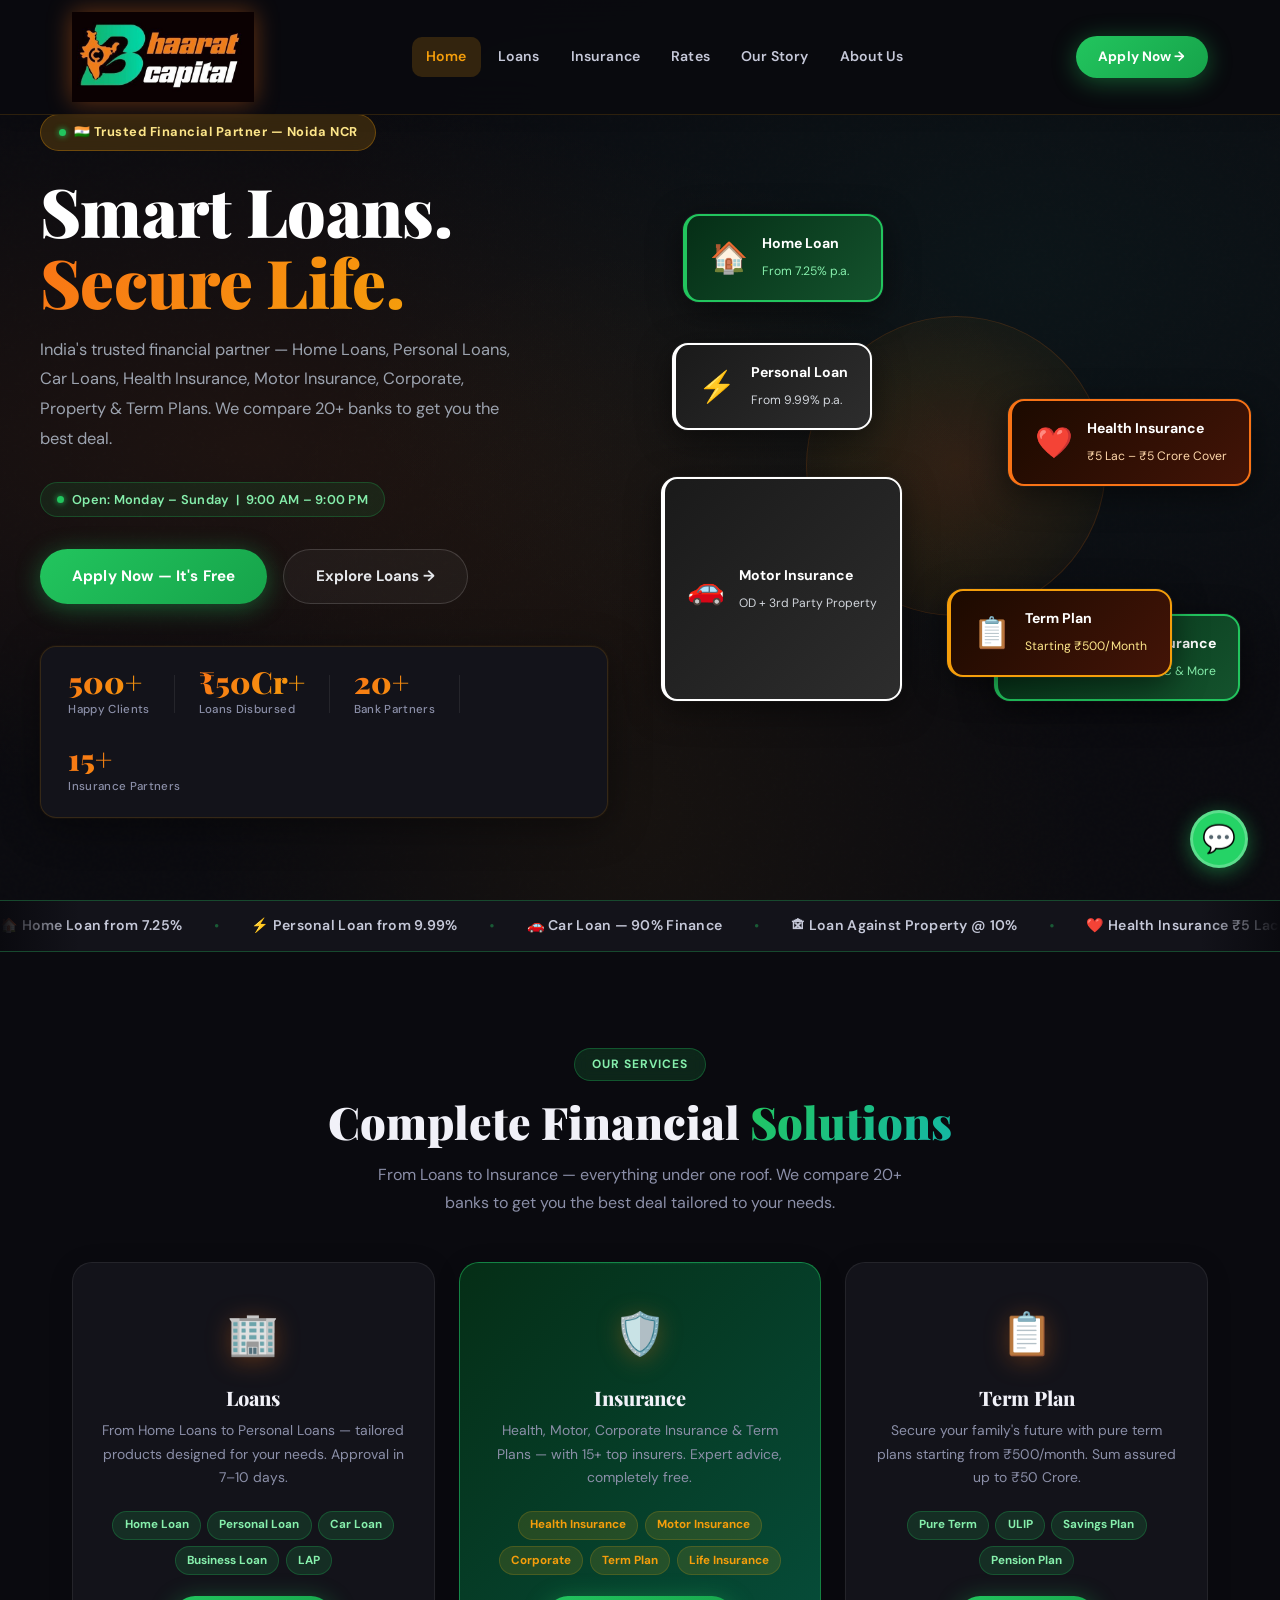
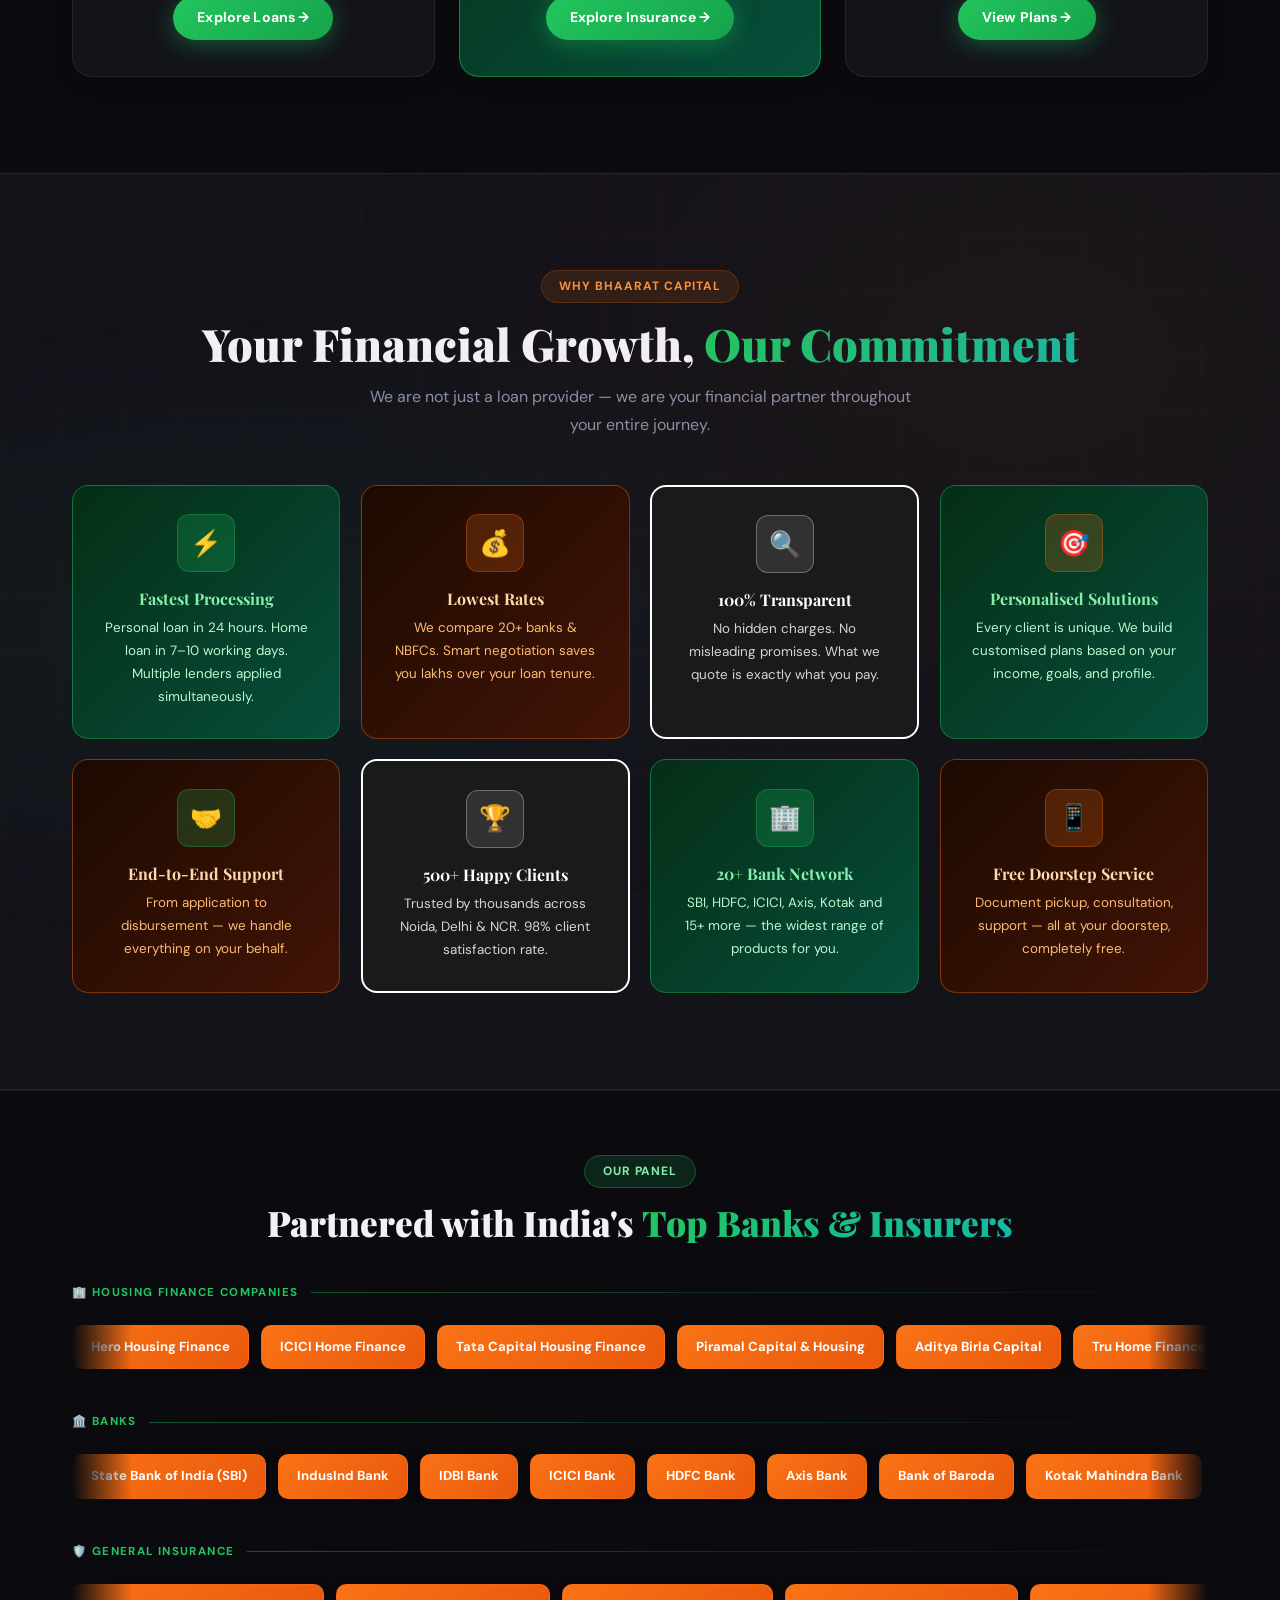
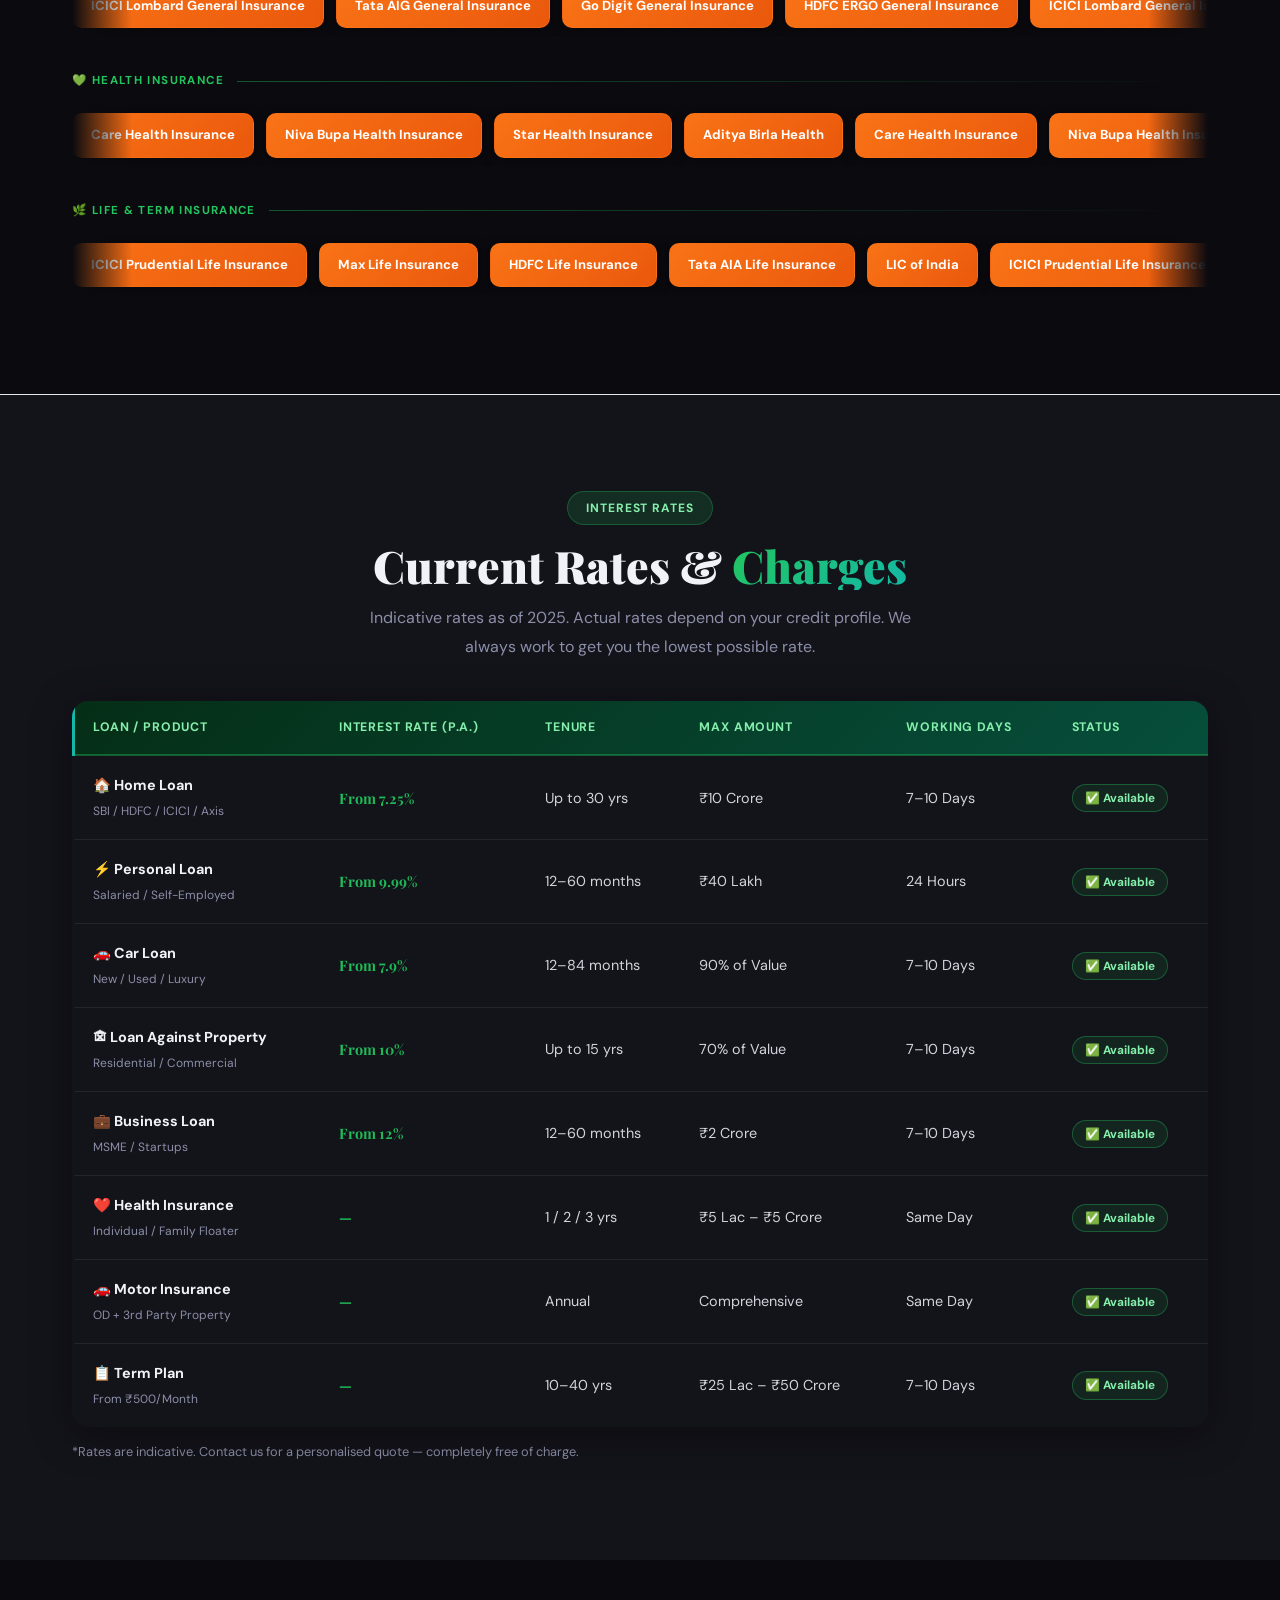
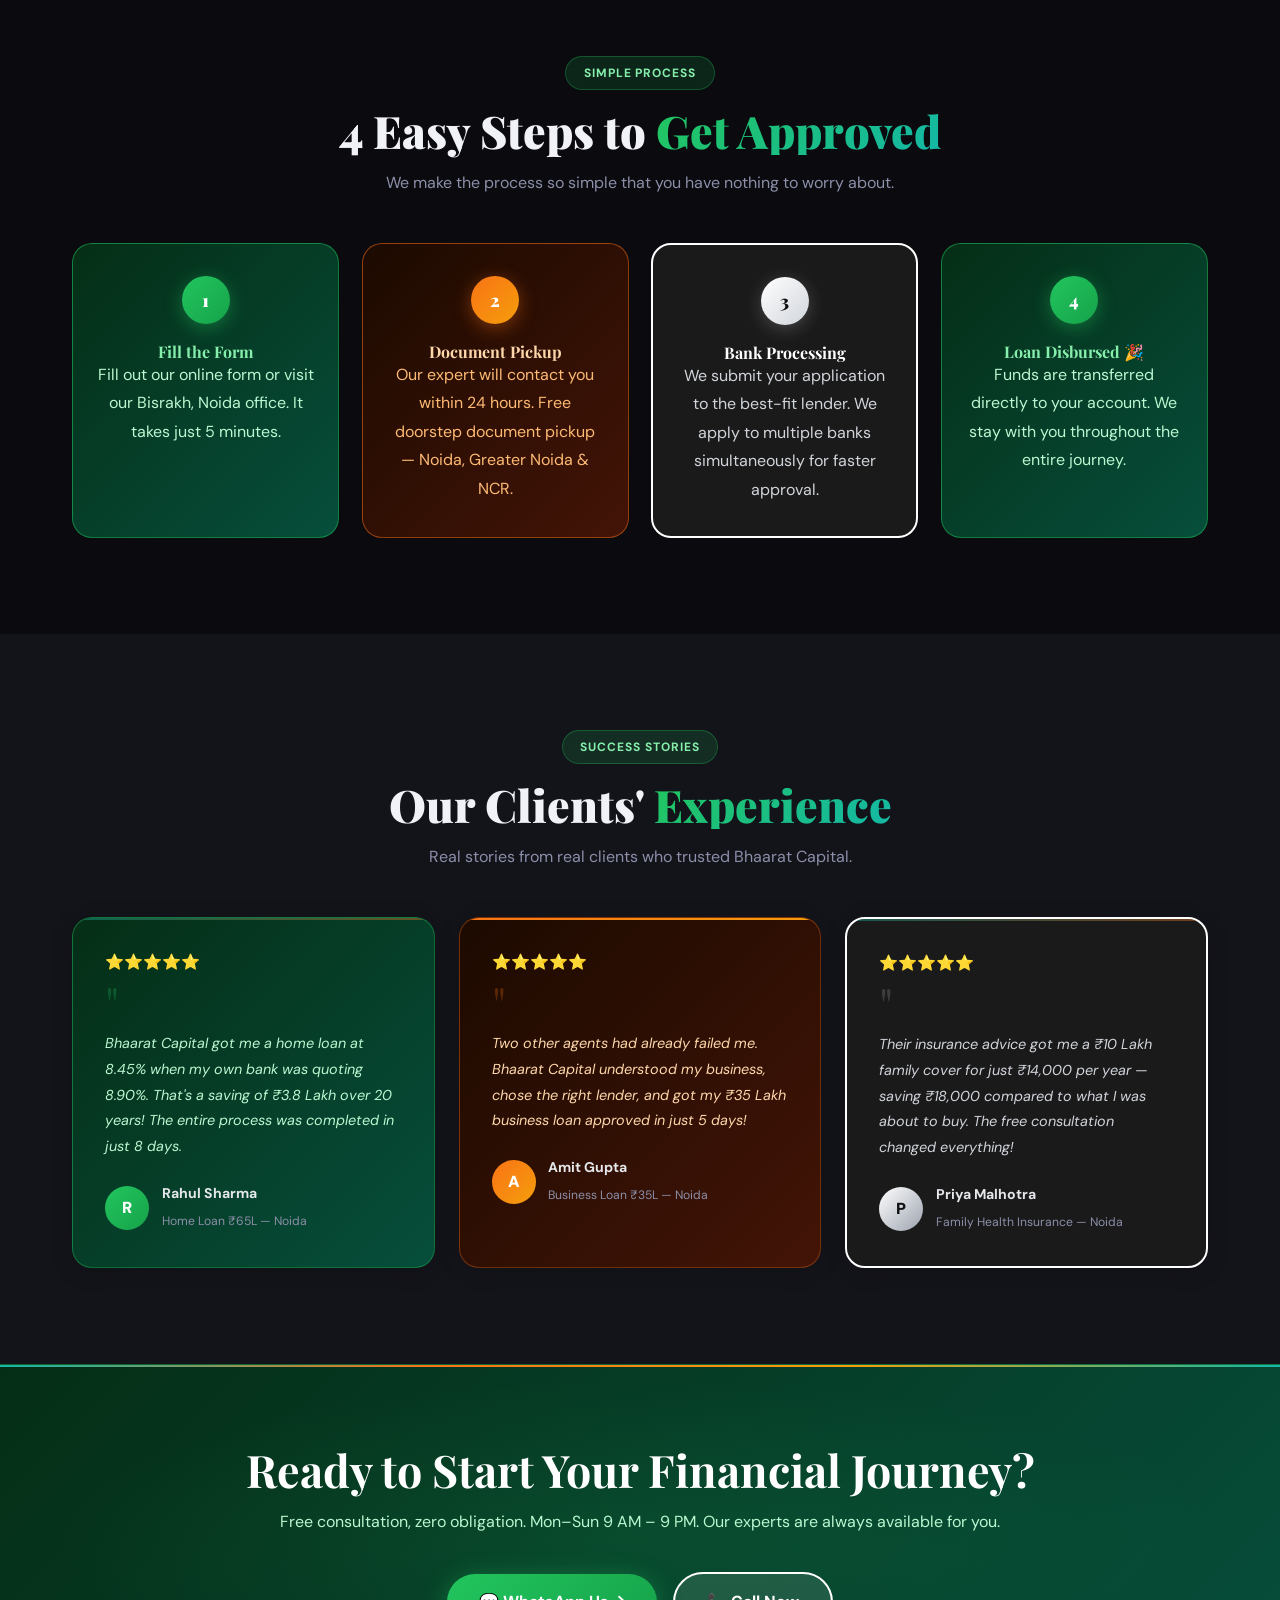
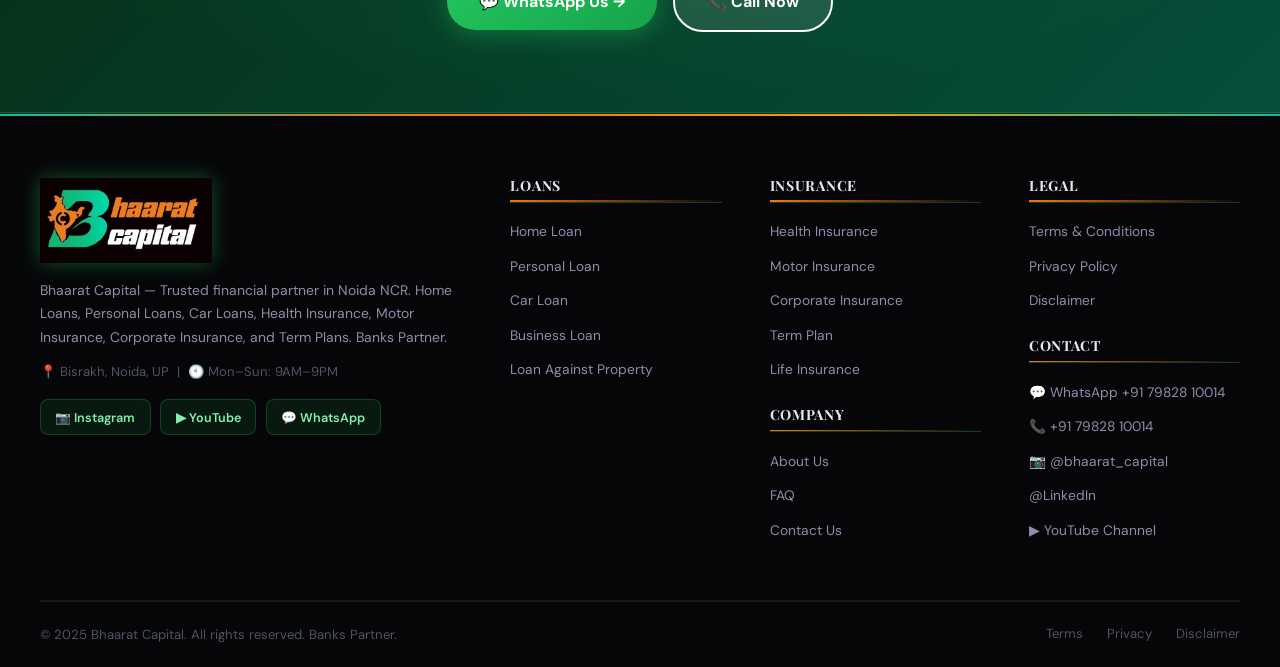
==== index.html @ 91a2b2a5 "update index.html" ====
<!DOCTYPE html>
<html lang="en">
<head>
<meta charset="UTF-8"/>
<meta name="viewport" content="width=device-width, initial-scale=1.0"/>
<title>Bhaarat Capital — Smart Loans. Secure Life. | Noida NCR</title>
<meta name="description" content="Bhaarat Capital — Home Loans from 7.25%, Health Insurance from ₹5 Lac, Motor Insurance, Personal Loans, Car Loans in Noida NCR. Banks Partner."/>
<link rel="preconnect" href="https://fonts.googleapis.com">
<link href="https://fonts.googleapis.com/css2?family=Playfair+Display:wght@700;900&family=DM+Sans:wght@300;400;500;600;700&display=swap" rel="stylesheet">
<link rel="stylesheet" href="style.css"/>
<style>
:root {
  --bg-deep: #0A0A0F;
  --bg-card: #13131A;
  --bg-card2: #1A1A24;
  --bg-card3: #0F1520;
  --gold: #F59E0B;
  --gold-light: #FDE68A;
  --gold-glow: rgba(245,158,11,0.18);
  --orange: #F97316;
  --orange-glow: rgba(249,115,22,0.18);
  --teal: #14B8A6;
  --teal-glow: rgba(20,184,166,0.15);
  --green: #22c55e;
  --green-glow: rgba(34,197,94,0.18);
  --border-glow: rgba(245,158,11,0.15);
  --border-subtle: rgba(255,255,255,0.07);
  --text-muted: #8B8FA8;
  --text-bright: #F1F1F8;
}
body { background: var(--bg-deep); color: var(--text-bright); }
#navbar { background: rgba(10,10,15,0.92); border-bottom: 1px solid var(--border-glow); backdrop-filter: blur(20px); }
#navbar.scrolled { background: rgba(10,10,15,0.98); }
.nav-logo-img { height: 90px; width: auto; display: block; filter: drop-shadow(0 0 12px rgba(249,115,22,0.4)); }
.nav-links a { color: #C5C8D8; font-size: 0.88rem; letter-spacing: 0.01em; }
.nav-links a:hover, .nav-links a.active { color: var(--gold); background: var(--gold-glow); }
.nav-cta { background: linear-gradient(135deg, #22c55e, #16a34a); border: none; color: #fff !important; font-size: 0.83rem; padding: 0.6rem 1.2rem; box-shadow: 0 4px 20px rgba(34,197,94,0.35); }
.nav-cta:hover { transform: translateY(-2px); box-shadow: 0 6px 28px rgba(34,197,94,0.5); background: linear-gradient(135deg, #16a34a, #15803d); }
.call-popup { display: none; position: fixed; top: 50%; left: 50%; transform: translate(-50%, -50%); background: var(--bg-card); border: 1px solid var(--border-glow); border-radius: 20px; padding: 2.2rem 2.5rem; z-index: 9999; text-align: center; box-shadow: 0 20px 80px rgba(0,0,0,0.6), 0 0 40px rgba(249,115,22,0.15); min-width: 280px; }
.call-popup h3 { color: #fff; font-size: 1.1rem; margin-bottom: 0.3rem; }
.call-popup p { color: var(--text-muted); font-size: 0.85rem; margin-bottom: 1.4rem; }
.call-popup a.call-btn { display: block; background: linear-gradient(135deg, var(--orange), var(--gold)); color: #fff; font-weight: 700; padding: 0.85rem 2rem; border-radius: 50px; font-size: 1rem; margin-bottom: 0.7rem; text-decoration: none; box-shadow: 0 4px 20px rgba(249,115,22,0.4); transition: all 0.2s; }
.call-popup a.call-btn:hover { transform: translateY(-2px); box-shadow: 0 8px 30px rgba(249,115,22,0.55); }
.call-close { position: absolute; top: 12px; right: 16px; cursor: pointer; color: var(--text-muted); font-size: 1.3rem; background: none; border: none; transition: color 0.2s; }
.call-close:hover { color: var(--orange); }
.popup-overlay { display: none; position: fixed; inset: 0; background: rgba(0,0,0,0.7); z-index: 9998; backdrop-filter: blur(4px); }
.hero { min-height: 100vh; background: radial-gradient(ellipse at 20% 50%, rgba(249,115,22,0.08) 0%, transparent 55%), radial-gradient(ellipse at 80% 30%, rgba(20,184,166,0.06) 0%, transparent 50%), radial-gradient(ellipse at 50% 90%, rgba(245,158,11,0.05) 0%, transparent 50%), var(--bg-deep); padding: 7rem 2rem 5rem; position: relative; overflow: hidden; display: flex; align-items: center; }
.hero-inner { max-width: 1200px; margin: 0 auto; width: 100%; display: grid; grid-template-columns: 1fr 1fr; gap: 4rem; align-items: center; }
.hero-badge { display: inline-flex; align-items: center; gap: 0.5rem; background: var(--gold-glow); border: 1px solid rgba(245,158,11,0.3); color: var(--gold-light); padding: 0.4rem 1.1rem; border-radius: 50px; font-size: 0.8rem; font-weight: 700; margin-bottom: 1.5rem; letter-spacing: 0.04em; }
.badge-dot { width: 7px; height: 7px; background: #22c55e; border-radius: 50%; animation: blink 2s infinite; box-shadow: 0 0 6px #22c55e; }
@keyframes blink { 0%,100%{opacity:1} 50%{opacity:.3} }
.hero-title { font-family: var(--font-display); font-size: clamp(2.8rem, 5.5vw, 4.2rem); font-weight: 900; line-height: 1.06; color: #fff; margin-bottom: 1.1rem; animation: fadeInUp 0.7s ease both; letter-spacing: -0.01em; }
.hero-accent { background: linear-gradient(135deg, var(--orange), var(--gold)); -webkit-background-clip: text; -webkit-text-fill-color: transparent; background-clip: text; }
.hero-sub { font-size: 1.03rem; color: #9CA3AF; max-width: 490px; line-height: 1.8; margin-bottom: 1.8rem; animation: fadeInUp 0.8s 0.1s ease both; }
.hero-hours { display: inline-flex; align-items: center; gap: 0.5rem; background: rgba(34,197,94,0.1); border: 1px solid rgba(34,197,94,0.25); color: #86efac; border-radius: 50px; padding: 0.35rem 1rem; font-size: 0.8rem; font-weight: 600; margin-bottom: 2rem; animation: fadeInUp 1s 0.3s ease both; }
.hero-btns { display: flex; gap: 1rem; flex-wrap: wrap; margin-bottom: 2.6rem; animation: fadeInUp 0.9s 0.2s ease both; }
.btn-primary { background: linear-gradient(135deg, #22c55e, #16a34a); color: #fff; border: none; box-shadow: 0 4px 24px rgba(34,197,94,0.4); }
.btn-primary:hover { transform: translateY(-3px); box-shadow: 0 8px 36px rgba(34,197,94,0.55); background: linear-gradient(135deg, #16a34a, #15803d); }
.btn-secondary { color: #E5E7EB; border: 1.5px solid rgba(255,255,255,0.15); background: rgba(255,255,255,0.04); }
.btn-secondary:hover { border-color: var(--gold); color: var(--gold); background: var(--gold-glow); }
.hero-stats { display: flex; align-items: center; gap: 1.5rem; padding: 1.3rem 1.7rem; background: var(--bg-card); border: 1px solid var(--border-glow); border-radius: 16px; box-shadow: 0 8px 40px rgba(0,0,0,0.4), 0 0 0 1px rgba(245,158,11,0.05); width: fit-content; flex-wrap: wrap; animation: fadeInUp 1s 0.4s ease both; }
.stat-num { display: block; font-family: var(--font-display); font-size: 1.9rem; font-weight: 900; background: linear-gradient(135deg, var(--orange), var(--gold)); -webkit-background-clip: text; -webkit-text-fill-color: transparent; background-clip: text; line-height: 1; }
.stat-label { font-size: 0.72rem; color: var(--text-muted); margin-top: 0.15rem; display: block; }
.stat-div { width: 1px; height: 38px; background: rgba(255,255,255,0.08); }
.hero-visual { position: relative; min-height: 560px; display: flex; align-items: center; justify-content: center; }
.hero-orb { width: 300px; height: 300px; border-radius: 50%; background: radial-gradient(circle, rgba(249,115,22,0.15), rgba(245,158,11,0.08), transparent); animation: pulse 4s ease-in-out infinite; }
@keyframes pulse { 0%,100%{transform:scale(1);opacity:.5} 50%{transform:scale(1.08);opacity:.8} }
.hero-card { position: absolute; background: var(--bg-card); border-radius: 16px; padding: 1rem 1.4rem; box-shadow: 0 8px 32px rgba(0,0,0,0.5), 0 0 0 1px rgba(255,255,255,0.06); display: flex; align-items: center; gap: 0.9rem; border-left: 3px solid var(--orange); min-width: 200px; cursor: pointer; transition: all 0.3s; text-decoration: none; }
.hero-card:hover { transform: scale(1.05) translateY(-4px); box-shadow: 0 12px 40px rgba(0,0,0,0.6), 0 0 20px rgba(249,115,22,0.2); }
/* GREEN cards */
.hc-f1 { top: 5%; left: 2%; animation: float 3.2s ease-in-out infinite; background: linear-gradient(135deg, #052e16, #14532d); border: 2px solid #22c55e; border-left: 4px solid #22c55e; }
.hc-f1 .hc-text strong { color: #ffffff; }
.hc-f1 .hc-text span { color: #86efac; }
/* ORANGE cards */
.hc-f2 { top: 38%; right: -2%; animation: float 3.2s ease-in-out infinite 0.8s; background: linear-gradient(135deg, #1c0a00, #431407); border: 2px solid var(--orange); border-left: 4px solid var(--orange); }
.hc-f2 .hc-text strong { color: #ffffff; }
.hc-f2 .hc-text span { color: #fed7aa; }
/* WHITE cards */
.hc-f3 { top: 52%; left: -2%; animation: float 3.2s ease-in-out infinite 1.6s; background: linear-gradient(135deg, #1a1a1a, #2d2d2d); border: 2px solid #ffffff; border-left: 4px solid #ffffff; }
.hc-f3 .hc-text strong { color: #ffffff; }
.hc-f3 .hc-text span { color: #d1d5db; }
/* GREEN card */
.hc-f4 { bottom: 8%; right: 0%; animation: float 3.2s ease-in-out infinite 2.4s; background: linear-gradient(135deg, #052e16, #14532d); border: 2px solid #22c55e; border-left: 4px solid #22c55e; }
.hc-f4 .hc-text strong { color: #ffffff; }
.hc-f4 .hc-text span { color: #86efac; }
/* ORANGE card */
.hc-f5 { top: 72%; right: 12%; animation: float 3s ease-in-out infinite 1.2s; background: linear-gradient(135deg, #1c0a00, #431407); border: 2px solid var(--gold); border-left: 4px solid var(--gold); }
.hc-f5 .hc-text strong { color: #ffffff; }
.hc-f5 .hc-text span { color: #fde68a; }
/* NEW Personal Loan card - WHITE */
.hc-f6 { top: 28%; left: 0%; animation: float 3.4s ease-in-out infinite 0.5s; background: linear-gradient(135deg, #1a1a1a, #2d2d2d); border: 2px solid #ffffff; border-left: 4px solid #ffffff; }
.hc-f6 .hc-text strong { color: #ffffff; }
.hc-f6 .hc-text span { color: #d1d5db; }
@keyframes float { 0%,100%{transform:translateY(0) rotate(0deg)} 33%{transform:translateY(-10px) rotate(0.8deg)} 66%{transform:translateY(-5px) rotate(-0.8deg)} }
.hc-icon { font-size: 1.9rem; flex-shrink: 0; }
.hc-text strong { display: block; font-size: 0.88rem; font-weight: 700; }
.hc-text span { font-size: 0.76rem; }
.marquee-strip { background: var(--bg-card); border-top: 1px solid rgba(34,197,94,0.3); border-bottom: 1px solid rgba(34,197,94,0.3); padding: 0.8rem 0; overflow: hidden; }
.marquee-track { display: flex; gap: 2rem; white-space: nowrap; width: max-content; animation: marquee 28s linear infinite; align-items: center; }
.marquee-track span { color: #C5C8D8; font-weight: 600; font-size: 0.88rem; }
.marquee-track span.dot { opacity: 0.4; font-size: 0.5rem; color: var(--green); }
@keyframes marquee { from{transform:translateX(0)} to{transform:translateX(-50%)} }
.services-section { background: var(--bg-deep); }
.section-tag { background: rgba(34,197,94,0.15); color: #86efac; border: 1px solid rgba(34,197,94,0.3); }
.section-title { color: #F1F1F8; }
.section-sub { color: var(--text-muted); }
.svc-grid { display: grid; grid-template-columns: repeat(3, 1fr); gap: 1.5rem; margin-top: 2.8rem; }
.svc-card { background: var(--bg-card); border: 1px solid var(--border-subtle); border-radius: 20px; padding: 2.2rem 1.8rem; transition: all 0.3s; text-align: center; cursor: pointer; position: relative; overflow: hidden; }
.svc-card::before { content:''; position:absolute; inset:0; background: radial-gradient(ellipse at 50% 0%, rgba(34,197,94,0.06) 0%, transparent 70%); opacity:0; transition: opacity 0.3s; }
.svc-card:hover { transform: translateY(-8px); box-shadow: 0 20px 60px rgba(0,0,0,0.5), 0 0 0 1px rgba(34,197,94,0.3); border-color: rgba(34,197,94,0.4); }
.svc-card:hover::before { opacity: 1; }
.svc-card.featured { background: linear-gradient(135deg, #052e16, #064e3b); border-color: rgba(34,197,94,0.5); }
.svc-card.featured::before { background: radial-gradient(ellipse at 50% 0%, rgba(34,197,94,0.12) 0%, transparent 70%); opacity:1; }
.svc-icon { font-size: 2.6rem; margin-bottom: 1.1rem; display: block; }
.svc-card h3 { font-family: var(--font-display); font-size: 1.25rem; margin-bottom: 0.6rem; color: #F1F1F8; font-weight: 800; }
.svc-card p { font-size: 0.87rem; color: var(--text-muted); margin-bottom: 1.3rem; line-height: 1.7; }
.svc-tags { display: flex; flex-wrap: wrap; gap: 0.4rem; justify-content: center; margin-bottom: 1.3rem; }
.svt { background: rgba(34,197,94,0.15); color: #86efac; padding: 0.22rem 0.7rem; border-radius: 50px; font-size: 0.73rem; font-weight: 700; border: 1px solid rgba(34,197,94,0.25); }
.why-section { background: var(--bg-card); border-top: 1px solid var(--border-subtle); border-bottom: 1px solid var(--border-subtle); }
.why-section .section-title { color: #F1F1F8; }
.why-section .section-sub { color: var(--text-muted); }
.why-grid { display: grid; grid-template-columns: repeat(4, 1fr); gap: 1.3rem; margin-top: 2.8rem; }
.why-card { border-radius: 16px; padding: 1.8rem; transition: all 0.3s; text-align: center; }
/* Why cards color variants */
.why-card:nth-child(1) { background: linear-gradient(135deg, #052e16, #064e3b); border: 1px solid rgba(34,197,94,0.4); }
.why-card:nth-child(2) { background: linear-gradient(135deg, #1c0a00, #431407); border: 1px solid rgba(249,115,22,0.4); }
.why-card:nth-child(3) { background: #1a1a1a; border: 2px solid #ffffff; }
.why-card:nth-child(4) { background: linear-gradient(135deg, #052e16, #064e3b); border: 1px solid rgba(34,197,94,0.4); }
.why-card:nth-child(5) { background: linear-gradient(135deg, #1c0a00, #431407); border: 1px solid rgba(249,115,22,0.4); }
.why-card:nth-child(6) { background: #1a1a1a; border: 2px solid #ffffff; }
.why-card:nth-child(7) { background: linear-gradient(135deg, #052e16, #064e3b); border: 1px solid rgba(34,197,94,0.4); }
.why-card:nth-child(8) { background: linear-gradient(135deg, #1c0a00, #431407); border: 1px solid rgba(249,115,22,0.4); }
.why-card:hover { transform: translateY(-5px); box-shadow: 0 12px 40px rgba(0,0,0,0.4); }
.why-icon { width: 58px; height: 58px; border-radius: 12px; display: flex; align-items: center; justify-content: center; font-size: 1.6rem; margin: 0 auto 1.1rem; transition: all 0.3s; }
.why-card:nth-child(odd) .why-icon { background: rgba(34,197,94,0.2); border: 1px solid rgba(34,197,94,0.3); }
.why-card:nth-child(even):not(:nth-child(6)) .why-icon { background: rgba(249,115,22,0.2); border: 1px solid rgba(249,115,22,0.3); }
.why-card:nth-child(3) .why-icon, .why-card:nth-child(6) .why-icon { background: rgba(255,255,255,0.1); border: 1px solid rgba(255,255,255,0.3); }
.why-card:hover .why-icon { transform: scale(1.1); }
.why-card:nth-child(3) h4, .why-card:nth-child(6) h4 { color: #ffffff; }
.why-card:nth-child(3) p, .why-card:nth-child(6) p { color: #d1d5db; }
.why-card:nth-child(1) h4, .why-card:nth-child(4) h4, .why-card:nth-child(7) h4 { color: #86efac; }
.why-card:nth-child(1) p, .why-card:nth-child(4) p, .why-card:nth-child(7) p { color: #bbf7d0; }
.why-card:nth-child(2) h4, .why-card:nth-child(5) h4, .why-card:nth-child(8) h4 { color: #fed7aa; }
.why-card:nth-child(2) p, .why-card:nth-child(5) p, .why-card:nth-child(8) p { color: #fdba74; }
.partners-section { background: var(--bg-deep); padding: 4rem 2rem; border-top: 1px solid var(--border-subtle); }
.partners-header { text-align: center; margin-bottom: 2.5rem; }
.partner-category { margin-bottom: 2.2rem; }
.partner-cat-label { font-size: 0.72rem; font-weight: 700; letter-spacing: 0.12em; color: var(--green); text-transform: uppercase; margin-bottom: 0.9rem; display: flex; align-items: center; gap: 0.8rem; }
.partner-cat-label::after { content:''; flex:1; height:1px; background: linear-gradient(90deg, rgba(34,197,94,0.4), transparent); }
.slider-wrap { overflow:hidden; position:relative; }
.slider-wrap::before, .slider-wrap::after { content:''; position:absolute; top:0; bottom:0; width:60px; z-index:2; }
.slider-wrap::before { left:0; background: linear-gradient(90deg, var(--bg-deep), transparent); }
.slider-wrap::after { right:0; background: linear-gradient(-90deg, var(--bg-deep), transparent); }
.slider-track { display:flex; gap:12px; width:max-content; animation:slide 22s linear infinite; }
.slider-track.rev { animation:slide 18s linear infinite reverse; }
@keyframes slide { from{transform:translateX(0)} to{transform:translateX(-50%)} }
.partner-chip { background: linear-gradient(135deg, #F97316, #EA580C); border: 1px solid rgba(249,115,22,0.5); border-radius: 10px; padding: 10px 18px; font-size: 0.82rem; font-weight: 700; white-space: nowrap; color: #ffffff; transition: all 0.25s; flex-shrink: 0; }
.partner-chip:hover { border-color: #fff; color: #fff; background: linear-gradient(135deg, #EA580C, #C2410C); box-shadow: 0 4px 15px rgba(249,115,22,0.4); transform: translateY(-2px); }
.rates-section { background: var(--bg-card); }
.rates-table { width:100%; border-collapse:collapse; margin-top:2.5rem; border-radius:16px; overflow:hidden; box-shadow:0 8px 40px rgba(0,0,0,0.4); }
.rates-table thead tr { background: linear-gradient(135deg, #052e16, #064e3b); border-bottom: 2px solid rgba(34,197,94,0.4); }
.rates-table th { padding:16px 18px; text-align:left; font-size:0.77rem; letter-spacing:0.07em; color:#86efac; font-weight:700; text-transform:uppercase; }
.rates-table tbody tr { border-bottom: 1px solid var(--border-subtle); background: var(--bg-card); transition: background 0.2s; }
.rates-table tbody tr:hover { background: var(--bg-card2); }
.rates-table tbody tr:last-child { border-bottom:none; }
.rates-table td { padding:17px 18px; font-size:0.9rem; vertical-align:middle; color: #D1D5DB; }
.rates-table td:first-child { font-weight:700; color:#F1F1F8; }
.rate-val { background: linear-gradient(135deg, #22c55e, #16a34a); -webkit-background-clip:text; -webkit-text-fill-color:transparent; background-clip:text; font-weight:700; font-size:0.96rem; }
.avail-badge { display:inline-block; background: rgba(34,197,94,0.1); border: 1px solid rgba(34,197,94,0.35); color:#86efac; border-radius:50px; padding:3px 12px; font-size:0.74rem; font-weight:700; }
.eligibility-section { background: var(--bg-deep); }
.steps-grid { display:grid; grid-template-columns:repeat(4, 1fr); gap:1.4rem; margin-top:2.8rem; }
.step-card { border-radius:20px; padding:2rem 1.5rem; text-align:center; transition:all 0.3s; }
.step-card:nth-child(1) { background: linear-gradient(135deg, #052e16, #064e3b); border: 1px solid rgba(34,197,94,0.5); }
.step-card:nth-child(2) { background: linear-gradient(135deg, #1c0a00, #431407); border: 1px solid rgba(249,115,22,0.5); }
.step-card:nth-child(3) { background: #1a1a1a; border: 2px solid #ffffff; }
.step-card:nth-child(4) { background: linear-gradient(135deg, #052e16, #064e3b); border: 1px solid rgba(34,197,94,0.5); }
.step-card:hover { transform:translateY(-6px); box-shadow:0 16px 48px rgba(0,0,0,0.5); }
.step-num { width:48px; height:48px; border-radius:50%; color:#fff; display:flex; align-items:center; justify-content:center; font-weight:900; font-size:1.1rem; margin:0 auto 1.2rem; font-family:var(--font-display); }
.step-card:nth-child(1) .step-num, .step-card:nth-child(4) .step-num { background: linear-gradient(135deg, #22c55e, #16a34a); box-shadow:0 4px 18px rgba(34,197,94,0.4); }
.step-card:nth-child(2) .step-num { background: linear-gradient(135deg, var(--orange), var(--gold)); box-shadow:0 4px 18px rgba(249,115,22,0.4); }
.step-card:nth-child(3) .step-num { background: linear-gradient(135deg, #fff, #d1d5db); color: #111; box-shadow:0 4px 18px rgba(255,255,255,0.2); }
.step-card:nth-child(1) h4, .step-card:nth-child(4) h4 { color: #86efac; }
.step-card:nth-child(2) h4 { color: #fed7aa; }
.step-card:nth-child(3) h4 { color: #ffffff; }
.step-card:nth-child(1) p, .step-card:nth-child(4) p { color: #bbf7d0; }
.step-card:nth-child(2) p { color: #fdba74; }
.step-card:nth-child(3) p { color: #d1d5db; }
.testi-section { background: var(--bg-card); }
.testi-grid { display:grid; grid-template-columns:repeat(3, 1fr); gap:1.5rem; margin-top:2.8rem; text-align:left; }
.testi-card { border: 1px solid var(--border-subtle); border-radius:20px; padding:2rem; transition:all 0.3s; }
.testi-card:nth-child(1) { background: linear-gradient(135deg, #052e16, #064e3b); border-color: rgba(34,197,94,0.4); }
.testi-card:nth-child(2) { background: linear-gradient(135deg, #1c0a00, #431407); border-color: rgba(249,115,22,0.4); }
.testi-card:nth-child(3) { background: #1a1a1a; border: 2px solid #ffffff; }
.testi-card:hover { transform:translateY(-5px); box-shadow:0 16px 48px rgba(0,0,0,0.5); }
.testi-card.feat { border-color:rgba(249,115,22,0.35); }
.testi-stars { font-size:0.95rem; margin-bottom:0.7rem; }
.testi-quote { font-size:3rem; font-family:var(--font-display); line-height:0.7; margin-bottom:0.7rem; }
.testi-card:nth-child(1) .testi-quote { color: rgba(34,197,94,0.25); }
.testi-card:nth-child(2) .testi-quote { color: rgba(249,115,22,0.25); }
.testi-card:nth-child(3) .testi-quote { color: rgba(255,255,255,0.15); }
.testi-card:nth-child(1) p { color: #bbf7d0; }
.testi-card:nth-child(2) p { color: #fed7aa; }
.testi-card:nth-child(3) p { color: #d1d5db; }
.testi-card p { font-size:0.9rem; line-height:1.78; margin-bottom:1.4rem; font-style:italic; }
.testi-author { display:flex; align-items:center; gap:0.8rem; }
.testi-av { width:44px; height:44px; border-radius:50%; color:#fff; display:flex; align-items:center; justify-content:center; font-weight:900; font-size:1rem; flex-shrink:0; }
.testi-card:nth-child(1) .testi-av { background: linear-gradient(135deg, #22c55e, #16a34a); }
.testi-card:nth-child(2) .testi-av { background: linear-gradient(135deg, var(--orange), var(--gold)); }
.testi-card:nth-child(3) .testi-av { background: linear-gradient(135deg, #fff, #9ca3af); color: #111; }
.testi-author strong { font-size:0.88rem; display:block; color:#E5E7EB; }
.testi-author small { font-size:0.76rem; color:var(--text-muted); }
.cta-banner { background: linear-gradient(135deg, #052e16, #064e3b); padding: 5rem 2rem; text-align:center; border-top: 1px solid rgba(34,197,94,0.3); border-bottom: 1px solid rgba(34,197,94,0.3); position: relative; overflow: hidden; }
.cta-banner::before { content:''; position:absolute; inset:0; background: radial-gradient(ellipse at 50% 50%, rgba(34,197,94,0.1) 0%, transparent 65%); pointer-events:none; }
.cta-banner h2 { font-family:var(--font-display); font-size:clamp(1.8rem, 4vw, 2.8rem); color:#fff; margin-bottom:0.8rem; position:relative; }
.cta-banner p { color:#bbf7d0; font-size:1rem; margin-bottom:2.2rem; position:relative; }
.cta-btn { display:inline-block; padding:0.9rem 2rem; border-radius:50px; font-weight:700; font-size:1rem; transition:all 0.2s; margin:0 0.4rem; position:relative; }
.cta-btn.wh { background: linear-gradient(135deg, #22c55e, #16a34a); color:#fff; border:none; box-shadow:0 4px 24px rgba(34,197,94,0.4); }
.cta-btn.wh:hover { transform:translateY(-2px); box-shadow:0 8px 32px rgba(34,197,94,0.6); }
.cta-btn.tr { background:rgba(255,255,255,0.1); color:#ffffff; border:2px solid #ffffff; }
.cta-btn.tr:hover { background:rgba(255,255,255,0.2); transform:translateY(-2px); }
.footer { background: #060608; padding: 4rem 2rem 0; border-top: 1px solid rgba(34,197,94,0.2); }
.footer-grid { max-width:1200px; margin:0 auto; display:grid; grid-template-columns:2fr 1fr 1fr 1fr; gap:3rem; padding-bottom:3rem; }
.footer-brand p { font-size:0.87rem; color:var(--text-muted); line-height:1.7; margin-top:0.5rem; }
.footer-col h5 { font-size:0.88rem; font-weight:700; color:#E5E7EB; margin-bottom:1rem; padding-bottom:0.5rem; border-bottom: 1px solid rgba(34,197,94,0.3); display:block; letter-spacing:0.05em; text-transform:uppercase; }
.footer-col a { display:block; font-size:0.86rem; color:var(--text-muted); margin-bottom:0.5rem; transition:all 0.2s; padding:0.1rem 0; }
.footer-col a:hover { color:var(--green); transform:translateX(4px); }
.social-links { display:flex; gap:0.6rem; flex-wrap:wrap; margin-top:1rem; }
.social-links a { background: rgba(34,197,94,0.1); color:#86efac !important; padding:0.4rem 0.9rem; border-radius:8px; font-size:0.79rem; font-weight:600; border:1px solid rgba(34,197,94,0.25); }
.social-links a:hover { background: var(--green-glow); color:var(--green) !important; border-color:rgba(34,197,94,0.5); transform:translateY(-2px) !important; }
.footer-bottom { border-top:1px solid var(--border-subtle); padding:1.3rem 0; max-width:1200px; margin:0 auto; display:flex; align-items:center; justify-content:space-between; flex-wrap:wrap; gap:1rem; }
.footer-bottom p { font-size:0.82rem; color:#4B5563; }
.whatsapp-float { position:fixed; bottom:2rem; right:2rem; z-index:999; width:58px; height:58px; border-radius:50%; background:#25D366; display:flex; align-items:center; justify-content:center; font-size:1.7rem; box-shadow:0 4px 20px rgba(37,211,102,.45); transition:all 0.3s; animation:pulse-green 2.5s ease-in-out infinite; text-decoration:none; }
.whatsapp-float:hover { transform:scale(1.12); }
@keyframes pulse-green { 0%,100%{box-shadow:0 4px 20px rgba(37,211,102,.4)} 50%{box-shadow:0 4px 40px rgba(37,211,102,.7)} }
@keyframes fadeInUp { from{opacity:0;transform:translateY(28px)} to{opacity:1;transform:translateY(0)} }
.anim { opacity:0; transform:translateY(24px); transition:opacity .55s ease, transform .55s ease; }
.anim.vis { opacity:1; transform:translateY(0); }
.heading-gradient { display:inline-block; background: linear-gradient(135deg, var(--green), var(--teal)); -webkit-background-clip:text; -webkit-text-fill-color:transparent; background-clip:text; }
@media(max-width:1024px) {
  .hero-inner { grid-template-columns:1fr; }
  .hero-visual { display:none; }
  .svc-grid { grid-template-columns:1fr 1fr; }
  .why-grid { grid-template-columns:1fr 1fr; }
  .testi-grid { grid-template-columns:1fr; max-width:500px; margin:2.5rem auto 0; }
  .steps-grid { grid-template-columns:1fr 1fr; }
  .footer-grid { grid-template-columns:1fr 1fr; }
}
@media(max-width:768px) {
  .hero { padding:5.5rem 1.5rem 3rem; text-align:center; }
  .hero-title { font-size:2.4rem; }
  .hero-sub, .hero-hours { margin-left:auto; margin-right:auto; }
  .hero-btns { justify-content:center; }
  .hero-stats { justify-content:center; margin:0 auto; }
  .svc-grid { grid-template-columns:1fr; max-width:420px; margin:2rem auto 0; }
  .why-grid { grid-template-columns:1fr 1fr; }
  .steps-grid { grid-template-columns:1fr; max-width:380px; margin:2rem auto 0; }
  .nav-links { display:none; }
  .hamburger { display:block; }
  .footer-grid { grid-template-columns:1fr; }
  .footer-bottom { flex-direction:column; text-align:center; }
}
@media(max-width:480px) {
  .why-grid { grid-template-columns:1fr; }
  .hero-stats { gap:1rem; }
}
</style>
</head>
<body>
<div class="popup-overlay" id="popupOverlay" onclick="closeCallPopup()"></div>
<div class="call-popup" id="callPopup">
  <button class="call-close" onclick="closeCallPopup()">&#x2715;</button>
  <div style="font-size:2.2rem;margin-bottom:0.5rem;">&#128222;</div>
  <h3>Bhaarat Capital</h3>
  <p>Mr Chintu Singh &#8212; Financial Advisor<br><span style="color:var(--green);font-weight:700;">Mon&#8211;Sun: 9 AM &#8211; 9 PM</span></p>
  <a href="https://wa.me/917982810014" target="_blank" class="call-btn">&#128172; WhatsApp +91 79828 10014</a>
  <a href="tel:+917982810014" style="display:block;color:#86efac;font-size:0.88rem;font-weight:600;">&#128222; Call Instead</a>
</div>
<nav id="navbar">
  <div class="nav-inner">
    <a href="index.html" class="logo" style="display:flex; align-items:center; text-decoration:none;">
      <img src="[data-uri]" alt="Bhaarat Capital" class="nav-logo-img" style="height: 90px; width: auto; object-fit: contain;">
    </a>
    <ul class="nav-links" id="navLinks">
      <li><a href="index.html" class="active">Home</a></li>
      <li><a href="loans.html">Loans</a></li>
      <li><a href="insurance.html">Insurance</a></li>
      <li><a href="rates.html">Rates</a></li>
      <li><a href="our-story.html">Our Story</a></li>
      <li><a href="about.html">About Us</a></li>
    </ul>
    <a href="https://wa.me/917982810014" target="_blank" class="nav-cta btn-primary" style="border-radius:50px;padding:.6rem 1.4rem;font-size:.85rem;">Apply Now &#8594;</a>
    <button class="hamburger" id="hamburger" aria-label="Menu" style="color:#fff;background:none;border:none;font-size:1.4rem;cursor:pointer;">&#9776;</button>
  </div>
  <div class="mobile-menu" id="mobileMenu" style="background:#0A0A0F;border-top:1px solid rgba(34,197,94,0.15);padding:1rem 1.5rem 1.5rem;display:none;flex-direction:column;gap:.2rem;">
    <a href="index.html" style="padding:.65rem 1rem;border-radius:8px;color:#C5C8D8;font-weight:500;font-size:.95rem;display:block;">Home</a>
    <a href="loans.html" style="padding:.65rem 1rem;border-radius:8px;color:#C5C8D8;font-weight:500;font-size:.95rem;display:block;">Loans</a>
    <a href="insurance.html" style="padding:.65rem 1rem;border-radius:8px;color:#C5C8D8;font-weight:500;font-size:.95rem;display:block;">Insurance</a>
    <a href="rates.html" style="padding:.65rem 1rem;border-radius:8px;color:#C5C8D8;font-weight:500;font-size:.95rem;display:block;">Rates</a>
    <a href="our-story.html" style="padding:.65rem 1rem;border-radius:8px;color:#C5C8D8;font-weight:500;font-size:.95rem;display:block;">Our Story</a>
    <a href="about.html" style="padding:.65rem 1rem;border-radius:8px;color:#C5C8D8;font-weight:500;font-size:.95rem;display:block;">About Us</a>
    <a href="https://wa.me/917982810014" target="_blank" style="padding:.65rem 1rem;border-radius:8px;color:var(--green);font-weight:700;font-size:.95rem;display:block;">&#128172; WhatsApp Us</a>
  </div>
</nav>
<section class="hero">
  <div class="hero-inner">
    <div class="hero-content">
      <div class="hero-badge"><div class="badge-dot"></div>&#127470;&#127475; Trusted Financial Partner &#8212; Noida NCR</div>
      <h1 class="hero-title">Smart Loans.<br/><span class="hero-accent">Secure Life.</span></h1>
      <p class="hero-sub">India's trusted financial partner &#8212; Home Loans, Personal Loans, Car Loans, Health Insurance, Motor Insurance, Corporate, Property &amp; Term Plans. We compare 20+ banks to get you the best deal.</p>
      <div class="hero-hours"><div class="badge-dot"></div>Open: Monday &#8211; Sunday &nbsp;|&nbsp; 9:00 AM &#8211; 9:00 PM</div>
      <div class="hero-btns">
        <a href="https://wa.me/917982810014" target="_blank" class="btn-primary" style="display:inline-flex;align-items:center;gap:.4rem;padding:.85rem 2rem;border-radius:50px;font-weight:700;font-size:.95rem;text-decoration:none;">Apply Now &#8212; It's Free</a>
        <a href="loans.html" class="btn-secondary" style="display:inline-flex;align-items:center;gap:.4rem;padding:.85rem 2rem;border-radius:50px;font-weight:700;font-size:.95rem;text-decoration:none;">Explore Loans &#8594;</a>
      </div>
      <div class="hero-stats">
        <div class="stat"><span class="stat-num">500+</span><span class="stat-label">Happy Clients</span></div>
        <div class="stat-div"></div>
        <div class="stat"><span class="stat-num">&#8377;50Cr+</span><span class="stat-label">Loans Disbursed</span></div>
        <div class="stat-div"></div>
        <div class="stat"><span class="stat-num">20+</span><span class="stat-label">Bank Partners</span></div>
        <div class="stat-div"></div>
        <div class="stat"><span class="stat-num">15+</span><span class="stat-label">Insurance Partners</span></div>
      </div>
    </div>
    <div class="hero-visual">
      <div class="hero-orb"></div>
      <a href="loans.html#home-loan" class="hero-card hc-f1"><div class="hc-icon">&#127968;</div><div class="hc-text"><strong>Home Loan</strong><span>From 7.25% p.a.</span></div></a>
      <a href="loans.html#personal-loan" class="hero-card hc-f6"><div class="hc-icon">&#9889;</div><div class="hc-text"><strong>Personal Loan</strong><span>From 9.99% p.a.</span></div></a>
      <a href="insurance.html#health" class="hero-card hc-f2"><div class="hc-icon">&#10084;&#65039;</div><div class="hc-text"><strong>Health Insurance</strong><span>&#8377;5 Lac &#8211; &#8377;5 Crore Cover</span></div></a>
      <a href="insurance.html#motor" class="hero-card hc-f3"><div class="hc-icon">&#128663;</div><div class="hc-text"><strong>Motor Insurance</strong><span>OD + 3rd Party Property</span></div></a>
      <a href="insurance.html#corporate" class="hero-card hc-f4"><div class="hc-icon">&#127970;</div><div class="hc-text"><strong>Corporate Insurance</strong><span>Fire, Marine, GMC &amp; More</span></div></a>
      <a href="insurance.html#term" class="hero-card hc-f5"><div class="hc-icon">&#128203;</div><div class="hc-text"><strong>Term Plan</strong><span>Starting &#8377;500/Month</span></div></a>
    </div>
  </div>
</section>
<div class="marquee-strip">
  <div class="marquee-track">
    <span>&#127968; Home Loan from 7.25%</span><span class="dot">&#9679;</span>
    <span>&#9889; Personal Loan from 9.99%</span><span class="dot">&#9679;</span>
    <span>&#128663; Car Loan &#8212; 90% Finance</span><span class="dot">&#9679;</span>
    <span>&#127962; Loan Against Property @ 10%</span><span class="dot">&#9679;</span>
    <span>&#10084;&#65039; Health Insurance &#8377;5 Lac &#8211; &#8377;5 Cr</span><span class="dot">&#9679;</span>
    <span>&#128737;&#65039; Motor Insurance &#8212; OD + 3rd Party</span><span class="dot">&#9679;</span>
    <span>&#127959;&#65039; Corporate Insurance &#8212; Fire, Marine, GMC</span><span class="dot">&#9679;</span>
    <span>&#128203; Term Plan &#8212; From &#8377;500/Month</span><span class="dot">&#9679;</span>
    <span>&#9989; 20+ Bank Partners</span><span class="dot">&#9679;</span>
    <span>&#128205; Noida &middot; Bisrakh &middot; Greater Noida &middot; NCR</span><span class="dot">&#9679;</span>
    <span>&#128345; Mon&#8211;Sun: 9 AM &#8211; 9 PM</span><span class="dot">&#9679;</span>
    <span>&#127968; Home Loan from 7.25%</span><span class="dot">&#9679;</span>
    <span>&#9889; Personal Loan from 9.99%</span><span class="dot">&#9679;</span>
    <span>&#128663; Car Loan &#8212; 90% Finance</span><span class="dot">&#9679;</span>
    <span>&#127962; Loan Against Property @ 10%</span><span class="dot">&#9679;</span>
    <span>&#10084;&#65039; Health Insurance &#8377;5 Lac &#8211; &#8377;5 Cr</span><span class="dot">&#9679;</span>
    <span>&#128737;&#65039; Motor Insurance &#8212; OD + 3rd Party</span><span class="dot">&#9679;</span>
    <span>&#127959;&#65039; Corporate Insurance &#8212; Fire, Marine, GMC</span><span class="dot">&#9679;</span>
    <span>&#128203; Term Plan &#8212; From &#8377;500/Month</span><span class="dot">&#9679;</span>
    <span>&#9989; 20+ Bank Partners</span><span class="dot">&#9679;</span>
    <span>&#128205; Noida &middot; Bisrakh &middot; Greater Noida &middot; NCR</span><span class="dot">&#9679;</span>
    <span>&#128345; Mon&#8211;Sun: 9 AM &#8211; 9 PM</span><span class="dot">&#9679;</span>
  </div>
</div>
<section class="services-section section">
  <div class="container tc">
    <span class="section-tag">Our Services</span>
    <h2 class="section-title">Complete Financial <span class="heading-gradient">Solutions</span></h2>
    <p class="section-sub">From Loans to Insurance &#8212; everything under one roof. We compare 20+ banks to get you the best deal tailored to your needs.</p>
    <div class="svc-grid">
      <div class="svc-card anim"><span class="svc-icon">&#127970;</span><h3>Loans</h3><p>From Home Loans to Personal Loans &#8212; tailored products designed for your needs. Approval in 7&#8211;10 days.</p><div class="svc-tags"><span class="svt">Home Loan</span><span class="svt">Personal Loan</span><span class="svt">Car Loan</span><span class="svt">Business Loan</span><span class="svt">LAP</span></div><a href="loans.html" class="btn-primary" style="display:inline-flex;align-items:center;gap:.4rem;padding:.65rem 1.5rem;border-radius:50px;font-weight:700;font-size:.88rem;text-decoration:none;">Explore Loans &#8594;</a></div>
      <div class="svc-card featured anim"><span class="svc-icon">&#128737;&#65039;</span><h3>Insurance</h3><p>Health, Motor, Corporate Insurance &amp; Term Plans &#8212; with 15+ top insurers. Expert advice, completely free.</p><div class="svc-tags"><span class="svt">Health Insurance</span><span class="svt">Motor Insurance</span><span class="svt">Corporate</span><span class="svt">Term Plan</span><span class="svt">Life Insurance</span></div><a href="insurance.html" class="btn-primary" style="display:inline-flex;align-items:center;gap:.4rem;padding:.65rem 1.5rem;border-radius:50px;font-weight:700;font-size:.88rem;text-decoration:none;">Explore Insurance &#8594;</a></div>
      <div class="svc-card anim"><span class="svc-icon">&#128203;</span><h3>Term Plan</h3><p>Secure your family's future with pure term plans starting from &#8377;500/month. Sum assured up to &#8377;50 Crore.</p><div class="svc-tags"><span class="svt">Pure Term</span><span class="svt">ULIP</span><span class="svt">Savings Plan</span><span class="svt">Pension Plan</span></div><a href="insurance.html#term" class="btn-primary" style="display:inline-flex;align-items:center;gap:.4rem;padding:.65rem 1.5rem;border-radius:50px;font-weight:700;font-size:.88rem;text-decoration:none;">View Plans &#8594;</a></div>
    </div>
  </div>
</section>
<section class="why-section section">
  <div class="container tc">
    <span class="section-tag">Why Bhaarat Capital</span>
    <h2 class="section-title">Your Financial Growth, <span class="heading-gradient">Our Commitment</span></h2>
    <p class="section-sub">We are not just a loan provider &#8212; we are your financial partner throughout your entire journey.</p>
    <div class="why-grid">
      <div class="why-card anim"><div class="why-icon">&#9889;</div><h4>Fastest Processing</h4><p>Personal loan in 24 hours. Home loan in 7&#8211;10 working days. Multiple lenders applied simultaneously.</p></div>
      <div class="why-card anim"><div class="why-icon">&#128176;</div><h4>Lowest Rates</h4><p>We compare 20+ banks &amp; NBFCs. Smart negotiation saves you lakhs over your loan tenure.</p></div>
      <div class="why-card anim"><div class="why-icon">&#128269;</div><h4>100% Transparent</h4><p>No hidden charges. No misleading promises. What we quote is exactly what you pay.</p></div>
      <div class="why-card anim"><div class="why-icon">&#127919;</div><h4>Personalised Solutions</h4><p>Every client is unique. We build customised plans based on your income, goals, and profile.</p></div>
      <div class="why-card anim"><div class="why-icon">&#129309;</div><h4>End-to-End Support</h4><p>From application to disbursement &#8212; we handle everything on your behalf.</p></div>
      <div class="why-card anim"><div class="why-icon">&#127942;</div><h4>500+ Happy Clients</h4><p>Trusted by thousands across Noida, Delhi &amp; NCR. 98% client satisfaction rate.</p></div>
      <div class="why-card anim"><div class="why-icon">&#127970;</div><h4>20+ Bank Network</h4><p>SBI, HDFC, ICICI, Axis, Kotak and 15+ more &#8212; the widest range of products for you.</p></div>
      <div class="why-card anim"><div class="why-icon">&#128241;</div><h4>Free Doorstep Service</h4><p>Document pickup, consultation, support &#8212; all at your doorstep, completely free.</p></div>
    </div>
  </div>
</section>
<section class="partners-section">
  <div class="container">
    <div class="partners-header">
      <span class="section-tag">Our Panel</span>
      <h2 class="section-title" style="font-size:clamp(1.5rem,3vw,2.2rem);">Partnered with India's <span class="heading-gradient">Top Banks &amp; Insurers</span></h2>
    </div>
    <div class="partner-category anim">
      <div class="partner-cat-label">&#127970; Housing Finance Companies</div>
      <div class="slider-wrap"><div class="slider-track">
        <div class="partner-chip">Hero Housing Finance</div><div class="partner-chip">ICICI Home Finance</div><div class="partner-chip">Tata Capital Housing Finance</div><div class="partner-chip">Piramal Capital &amp; Housing</div><div class="partner-chip">Aditya Birla Capital</div><div class="partner-chip">Tru Home Finance</div><div class="partner-chip">Aadhar Housing Finance</div><div class="partner-chip">LIC Housing Finance</div><div class="partner-chip">Can Fin Homes</div><div class="partner-chip">Samman Capital</div><div class="partner-chip">Bajaj Housing Finance</div><div class="partner-chip">AU Small Finance</div>
        <div class="partner-chip">Hero Housing Finance</div><div class="partner-chip">ICICI Home Finance</div><div class="partner-chip">Tata Capital Housing Finance</div><div class="partner-chip">Piramal Capital &amp; Housing</div><div class="partner-chip">Aditya Birla Capital</div><div class="partner-chip">Tru Home Finance</div><div class="partner-chip">Aadhar Housing Finance</div><div class="partner-chip">LIC Housing Finance</div><div class="partner-chip">Can Fin Homes</div><div class="partner-chip">Samman Capital</div><div class="partner-chip">Bajaj Housing Finance</div><div class="partner-chip">AU Small Finance</div>
      </div></div>
    </div>
    <div class="partner-category anim">
      <div class="partner-cat-label">&#127963;&#65039; Banks</div>
      <div class="slider-wrap"><div class="slider-track rev">
        <div class="partner-chip">State Bank of India (SBI)</div><div class="partner-chip">IndusInd Bank</div><div class="partner-chip">IDBI Bank</div><div class="partner-chip">ICICI Bank</div><div class="partner-chip">HDFC Bank</div><div class="partner-chip">Axis Bank</div><div class="partner-chip">Bank of Baroda</div><div class="partner-chip">Kotak Mahindra Bank</div>
        <div class="partner-chip">State Bank of India (SBI)</div><div class="partner-chip">IndusInd Bank</div><div class="partner-chip">IDBI Bank</div><div class="partner-chip">ICICI Bank</div><div class="partner-chip">HDFC Bank</div><div class="partner-chip">Axis Bank</div><div class="partner-chip">Bank of Baroda</div><div class="partner-chip">Kotak Mahindra Bank</div>
      </div></div>
    </div>
    <div class="partner-category anim">
      <div class="partner-cat-label">&#128737;&#65039; General Insurance</div>
      <div class="slider-wrap"><div class="slider-track">
        <div class="partner-chip">ICICI Lombard General Insurance</div><div class="partner-chip">Tata AIG General Insurance</div><div class="partner-chip">Go Digit General Insurance</div><div class="partner-chip">HDFC ERGO General Insurance</div>
        <div class="partner-chip">ICICI Lombard General Insurance</div><div class="partner-chip">Tata AIG General Insurance</div><div class="partner-chip">Go Digit General Insurance</div><div class="partner-chip">HDFC ERGO General Insurance</div>
      </div></div>
    </div>
    <div class="partner-category anim">
      <div class="partner-cat-label">&#128154; Health Insurance</div>
      <div class="slider-wrap"><div class="slider-track rev">
        <div class="partner-chip">Care Health Insurance</div><div class="partner-chip">Niva Bupa Health Insurance</div><div class="partner-chip">Star Health Insurance</div><div class="partner-chip">Aditya Birla Health</div>
        <div class="partner-chip">Care Health Insurance</div><div class="partner-chip">Niva Bupa Health Insurance</div><div class="partner-chip">Star Health Insurance</div><div class="partner-chip">Aditya Birla Health</div>
      </div></div>
    </div>
    <div class="partner-category anim">
      <div class="partner-cat-label">&#127807; Life &amp; Term Insurance</div>
      <div class="slider-wrap"><div class="slider-track">
        <div class="partner-chip">ICICI Prudential Life Insurance</div><div class="partner-chip">Max Life Insurance</div><div class="partner-chip">HDFC Life Insurance</div><div class="partner-chip">Tata AIA Life Insurance</div><div class="partner-chip">LIC of India</div>
        <div class="partner-chip">ICICI Prudential Life Insurance</div><div class="partner-chip">Max Life Insurance</div><div class="partner-chip">HDFC Life Insurance</div><div class="partner-chip">Tata AIA Life Insurance</div><div class="partner-chip">LIC of India</div>
      </div></div>
    </div>
  </div>
</section>
<section class="rates-section section">
  <div class="container">
    <div class="tc">
      <span class="section-tag">Interest Rates</span>
      <h2 class="section-title">Current Rates &amp; <span class="heading-gradient">Charges</span></h2>
      <p class="section-sub">Indicative rates as of 2025. Actual rates depend on your credit profile. We always work to get you the lowest possible rate.</p>
    </div>
    <table class="rates-table anim">
      <thead><tr><th>Loan / Product</th><th>Interest Rate (p.a.)</th><th>Tenure</th><th>Max Amount</th><th>Working Days</th><th>Status</th></tr></thead>
      <tbody>
        <tr><td>&#127968; Home Loan<br><small style="font-weight:400;color:var(--text-muted);">SBI / HDFC / ICICI / Axis</small></td><td class="rate-val">From 7.25%</td><td>Up to 30 yrs</td><td>&#8377;10 Crore</td><td>7&#8211;10 Days</td><td><span class="avail-badge">&#9989; Available</span></td></tr>
        <tr><td>&#9889; Personal Loan<br><small style="font-weight:400;color:var(--text-muted);">Salaried / Self-Employed</small></td><td class="rate-val">From 9.99%</td><td>12&#8211;60 months</td><td>&#8377;40 Lakh</td><td>24 Hours</td><td><span class="avail-badge">&#9989; Available</span></td></tr>
        <tr><td>&#128663; Car Loan<br><small style="font-weight:400;color:var(--text-muted);">New / Used / Luxury</small></td><td class="rate-val">From 7.9%</td><td>12&#8211;84 months</td><td>90% of Value</td><td>7&#8211;10 Days</td><td><span class="avail-badge">&#9989; Available</span></td></tr>
        <tr><td>&#127962; Loan Against Property<br><small style="font-weight:400;color:var(--text-muted);">Residential / Commercial</small></td><td class="rate-val">From 10%</td><td>Up to 15 yrs</td><td>70% of Value</td><td>7&#8211;10 Days</td><td><span class="avail-badge">&#9989; Available</span></td></tr>
        <tr><td>&#128188; Business Loan<br><small style="font-weight:400;color:var(--text-muted);">MSME / Startups</small></td><td class="rate-val">From 12%</td><td>12&#8211;60 months</td><td>&#8377;2 Crore</td><td>7&#8211;10 Days</td><td><span class="avail-badge">&#9989; Available</span></td></tr>
        <tr><td>&#10084;&#65039; Health Insurance<br><small style="font-weight:400;color:var(--text-muted);">Individual / Family Floater</small></td><td class="rate-val">&#8212;</td><td>1 / 2 / 3 yrs</td><td>&#8377;5 Lac &#8211; &#8377;5 Crore</td><td>Same Day</td><td><span class="avail-badge">&#9989; Available</span></td></tr>
        <tr><td>&#128663; Motor Insurance<br><small style="font-weight:400;color:var(--text-muted);">OD + 3rd Party Property</small></td><td class="rate-val">&#8212;</td><td>Annual</td><td>Comprehensive</td><td>Same Day</td><td><span class="avail-badge">&#9989; Available</span></td></tr>
        <tr><td>&#128203; Term Plan<br><small style="font-weight:400;color:var(--text-muted);">From &#8377;500/Month</small></td><td class="rate-val">&#8212;</td><td>10&#8211;40 yrs</td><td>&#8377;25 Lac &#8211; &#8377;50 Crore</td><td>7&#8211;10 Days</td><td><span class="avail-badge">&#9989; Available</span></td></tr>
      </tbody>
    </table>
    <p style="color:var(--text-muted);font-size:.8rem;margin-top:.9rem;">*Rates are indicative. Contact us for a personalised quote &#8212; completely free of charge.</p>
  </div>
</section>
<section class="eligibility-section section">
  <div class="container tc">
    <span class="section-tag">Simple Process</span>
    <h2 class="section-title">4 Easy Steps to <span class="heading-gradient">Get Approved</span></h2>
    <p class="section-sub">We make the process so simple that you have nothing to worry about.</p>
    <div class="steps-grid">
      <div class="step-card anim"><div class="step-num">1</div><h4>Fill the Form</h4><p>Fill out our online form or visit our Bisrakh, Noida office. It takes just 5 minutes.</p></div>
      <div class="step-card anim"><div class="step-num">2</div><h4>Document Pickup</h4><p>Our expert will contact you within 24 hours. Free doorstep document pickup &#8212; Noida, Greater Noida &amp; NCR.</p></div>
      <div class="step-card anim"><div class="step-num">3</div><h4>Bank Processing</h4><p>We submit your application to the best-fit lender. We apply to multiple banks simultaneously for faster approval.</p></div>
      <div class="step-card anim"><div class="step-num">4</div><h4>Loan Disbursed &#127881;</h4><p>Funds are transferred directly to your account. We stay with you throughout the entire journey.</p></div>
    </div>
  </div>
</section>
<section class="testi-section section">
  <div class="container tc">
    <span class="section-tag">Success Stories</span>
    <h2 class="section-title">Our Clients' <span class="heading-gradient">Experience</span></h2>
    <p class="section-sub">Real stories from real clients who trusted Bhaarat Capital.</p>
    <div class="testi-grid">
      <div class="testi-card anim"><div class="testi-stars">&#11088;&#11088;&#11088;&#11088;&#11088;</div><div class="testi-quote">"</div><p>Bhaarat Capital got me a home loan at 8.45% when my own bank was quoting 8.90%. That's a saving of &#8377;3.8 Lakh over 20 years! The entire process was completed in just 8 days.</p><div class="testi-author"><div class="testi-av">R</div><div><strong>Rahul Sharma</strong><small>Home Loan &#8377;65L &#8212; Noida</small></div></div></div>
      <div class="testi-card feat anim"><div class="testi-stars">&#11088;&#11088;&#11088;&#11088;&#11088;</div><div class="testi-quote">"</div><p>Two other agents had already failed me. Bhaarat Capital understood my business, chose the right lender, and got my &#8377;35 Lakh business loan approved in just 5 days!</p><div class="testi-author"><div class="testi-av">A</div><div><strong>Amit Gupta</strong><small>Business Loan &#8377;35L &#8212; Noida</small></div></div></div>
      <div class="testi-card anim"><div class="testi-stars">&#11088;&#11088;&#11088;&#11088;&#11088;</div><div class="testi-quote">"</div><p>Their insurance advice got me a &#8377;10 Lakh family cover for just &#8377;14,000 per year &#8212; saving &#8377;18,000 compared to what I was about to buy. The free consultation changed everything!</p><div class="testi-author"><div class="testi-av">P</div><div><strong>Priya Malhotra</strong><small>Family Health Insurance &#8212; Noida</small></div></div></div>
    </div>
  </div>
</section>
<div class="cta-banner">
  <h2>Ready to Start Your Financial Journey?</h2>
  <p>Free consultation, zero obligation. Mon&#8211;Sun 9 AM &#8211; 9 PM. Our experts are always available for you.</p>
  <a href="https://wa.me/917982810014" target="_blank" class="cta-btn wh">&#128172; WhatsApp Us &#8594;</a>
  <a href="#" onclick="openCallNowPopup();return false;" class="cta-btn tr">&#128222; Call Now</a>
</div>
<footer class="footer">
  <div class="footer-grid">
    <div class="footer-brand">
      <a href="index.html">
        <img src="[data-uri]" alt="Bhaarat Capital" style="height: 85px; width: auto; object-fit: contain; margin-bottom: 1rem; display: block; filter: drop-shadow(0 0 10px rgba(34,197,94,0.4));">
      </a>
      <p>Bhaarat Capital &#8212; Trusted financial partner in Noida NCR. Home Loans, Personal Loans, Car Loans, Health Insurance, Motor Insurance, Corporate Insurance, and Term Plans. Banks Partner.</p>
      <p style="margin-top:.7rem;font-size:.82rem;color:#4B5563;">&#128205; Bisrakh, Noida, UP &nbsp;|&nbsp; &#128345; Mon&#8211;Sun: 9AM&#8211;9PM</p>
      <div class="social-links">
        <a href="https://www.instagram.com/bhaarat_capital/" target="_blank">&#128247; Instagram</a>
        <a href="https://www.youtube.com/@bhaaratcapital" target="_blank">&#9654; YouTube</a>
        <a href="https://wa.me/917982810014" target="_blank">&#128172; WhatsApp</a>
      </div>
    </div>
    <div class="footer-col">
      <h5>Loans</h5>
      <a href="loans.html#home-loan">Home Loan</a>
      <a href="loans.html#personal-loan">Personal Loan</a>
      <a href="loans.html#car-loan">Car Loan</a>
      <a href="loans.html#business-loan">Business Loan</a>
      <a href="loans.html#lap">Loan Against Property</a>
    </div>
    <div class="footer-col">
      <h5>Insurance</h5>
      <a href="insurance.html#health">Health Insurance</a>
      <a href="insurance.html#motor">Motor Insurance</a>
      <a href="insurance.html#corporate">Corporate Insurance</a>
      <a href="insurance.html#term">Term Plan</a>
      <a href="insurance.html#life">Life Insurance</a>
      <h5 style="margin-top:1.5rem;">Company</h5>
      <a href="about.html">About Us</a>
      <a href="faq.html">FAQ</a>
      <a href="contact.html">Contact Us</a>
    </div>
    <div class="footer-col">
      <h5>Legal</h5>
      <a href="terms.html">Terms &amp; Conditions</a>
      <a href="privacy.html">Privacy Policy</a>
      <a href="disclaimer.html">Disclaimer</a>
      <h5 style="margin-top:1.5rem;">Contact</h5>
      <a href="https://wa.me/917982810014" target="_blank">&#128172; WhatsApp +91 79828 10014</a>
      <a href="tel:+917982810014">&#128222; +91 79828 10014</a>
      <a href="https://www.instagram.com/bhaarat_capital/" target="_blank">&#128247; @bhaarat_capital</a>
      <a href="https://www.linkedin.com/company/bhaaratcapital/" target="_blank"> @LinkedIn</a>
      <a href="https://www.youtube.com/@bhaaratcapital" target="_blank">&#9654; YouTube Channel</a>
    </div>
  </div>
  <div class="footer-bottom">
    <p>&#169; 2025 Bhaarat Capital. All rights reserved. Banks Partner.</p>
    <div style="display:flex;gap:1.5rem;">
      <a href="terms.html" style="color:#4B5563;font-size:.82rem;">Terms</a>
      <a href="privacy.html" style="color:#4B5563;font-size:.82rem;">Privacy</a>
      <a href="disclaimer.html" style="color:#4B5563;font-size:.82rem;">Disclaimer</a>
    </div>
  </div>
</footer>
<a href="https://wa.me/917982810014" class="whatsapp-float" target="_blank" title="Chat on WhatsApp">&#128172;</a>

<div class="popup-overlay" id="callNowOverlay" onclick="closeCallNowPopup()"></div>
<div class="call-popup" id="callNowPopup" style="display:none;">
  <button class="call-close" onclick="closeCallNowPopup()">&#x2715;</button>
  <div style="font-size:2.5rem;margin-bottom:0.5rem;">&#128222;</div>
  <h3 style="color:#fff;font-size:1.2rem;margin-bottom:0.4rem;">Mr Chintu Singh</h3>
  <p style="color:var(--text-muted);font-size:0.85rem;margin-bottom:1.4rem;">Financial Advisor &#8212; Bhaarat Capital<br><span style="color:#22c55e;font-weight:700;">Mon&#8211;Sun: 9 AM &#8211; 9 PM</span></p>
  <a href="tel:+917982810014" class="call-btn" style="background:linear-gradient(135deg,#22c55e,#16a34a);box-shadow:0 4px 20px rgba(34,197,94,0.4);">&#128222; Call +91 79828 10014</a>
  <a href="https://wa.me/917982810014" target="_blank" style="display:block;color:#86efac;font-size:0.88rem;font-weight:600;margin-top:0.7rem;">&#128172; WhatsApp Instead</a>
</div>
<script src="script.js"></script>
<script>
document.getElementById("hamburger").addEventListener("click", function() {
  var m = document.getElementById("mobileMenu");
  m.style.display = m.style.display === "flex" ? "none" : "flex";
});
const animObserver = new IntersectionObserver((entries) => {
  entries.forEach(e => { if(e.isIntersecting){ e.target.classList.add("vis"); animObserver.unobserve(e.target); } });
}, { threshold: 0.1 });
document.querySelectorAll(".anim").forEach(el => animObserver.observe(el));
window.addEventListener("scroll", () => {
  document.getElementById("navbar").classList.toggle("scrolled", window.scrollY > 50);
});
function openCallPopup() {
  document.getElementById("callPopup").style.display = "block";
  document.getElementById("popupOverlay").style.display = "block";
  document.body.style.overflow = "hidden";
}
function closeCallPopup() {
  document.getElementById("callPopup").style.display = "none";
  document.getElementById("popupOverlay").style.display = "none";
  document.body.style.overflow = "";
}

function openCallNowPopup() {
  document.getElementById("callNowPopup").style.display = "block";
  document.getElementById("callNowOverlay").style.display = "block";
  document.body.style.overflow = "hidden";
}
function closeCallNowPopup() {
  document.getElementById("callNowPopup").style.display = "none";
  document.getElementById("callNowOverlay").style.display = "none";
  document.body.style.overflow = "";
}
</script>
</body>
</html>
---- style.css ----
/* ============================================================
   BHAARAT CAPITAL — Premium CSS
   Colors:
     Orange  : #F97316
     Teal    : #1DB875
     Dark    : #0A0A0F  (deep premium dark)
     Gold    : #D4A017  (premium accent)
   ============================================================ */

@import url('https://fonts.googleapis.com/css2?family=Playfair+Display:ital,wght@0,700;0,900;1,700&family=DM+Sans:wght@300;400;500;600;700&display=swap');

/* ---------- RESET & BASE ---------- */
*, *::before, *::after { box-sizing: border-box; margin: 0; padding: 0; }
html { scroll-behavior: smooth; }
body {
  font-family: 'DM Sans', -apple-system, BlinkMacSystemFont, sans-serif;
  font-size: 16px;
  line-height: 1.7;
  color: #1A1A2E;
  background: #fff;
  -webkit-font-smoothing: antialiased;
}

/* ---------- CSS VARIABLES ---------- */
:root {
  --orange        : #F97316;
  --orange-light  : #FEE7D6;
  --orange-dark   : #C2520A;
  --orange-hover  : #EA6C0A;

  --teal          : #1DB875;
  --teal-light    : #D4F5E6;
  --teal-dark     : #0F7A4C;

  --gold          : #D4A017;
  --gold-light    : #FEF3C7;
  --gold-dark     : #92400E;

  --dark          : #0A0A0F;
  --dark-2        : #12121A;
  --dark-3        : #1E1E2E;
  --dark-card     : #16162A;

  --navy          : #0F172A;
  --navy-2        : #1E293B;

  --gray          : #64748B;
  --gray-light    : #94A3B8;
  --gray-lighter  : #CBD5E1;

  --off-white     : #F8FAFC;
  --light-bg      : #F1F5F9;
  --border        : #E2E8F0;
  --border-light  : #F1F5F9;

  --font-display  : 'Playfair Display', Georgia, serif;

  --radius        : 16px;
  --radius-sm     : 10px;
  --radius-lg     : 24px;
  --radius-xl     : 32px;

  --shadow        : 0 4px 24px rgba(0,0,0,.06), 0 1px 6px rgba(0,0,0,.04);
  --shadow-lg     : 0 12px 48px rgba(0,0,0,.12), 0 4px 12px rgba(0,0,0,.06);
  --shadow-orange : 0 6px 28px rgba(249,115,22,.35);
  --shadow-teal   : 0 6px 28px rgba(29,184,117,.3);
  --shadow-gold   : 0 6px 28px rgba(212,160,23,.3);

  --transition    : all 0.3s cubic-bezier(0.4, 0, 0.2, 1);
  --transition-fast: all 0.18s ease;
}

/* ---------- TYPOGRAPHY ---------- */
h1, h2, h3, h4, h5, h6 {
  font-family: var(--font-display);
  line-height: 1.12;
  color: var(--dark);
  font-weight: 700;
}
p { color: var(--gray); line-height: 1.78; }
a { text-decoration: none; color: inherit; transition: var(--transition); }
img { max-width: 100%; display: block; }
ul, ol { list-style: none; }

/* ---------- LAYOUT ---------- */
.container { max-width: 1200px; margin: 0 auto; padding: 0 2rem; width: 100%; }
.section { padding: 6rem 2rem; }
.tc { text-align: center; }

/* ---------- SECTION LABELS ---------- */
.section-tag {
  display: inline-flex;
  align-items: center;
  gap: 0.4rem;
  background: linear-gradient(135deg, rgba(249,115,22,.12), rgba(212,160,23,.1));
  color: var(--orange-dark);
  padding: 0.35rem 1.1rem;
  border-radius: 50px;
  font-size: 0.75rem;
  font-weight: 700;
  letter-spacing: 0.08em;
  text-transform: uppercase;
  margin-bottom: 1rem;
  border: 1px solid rgba(249,115,22,.2);
  backdrop-filter: blur(8px);
}

.section-title {
  font-family: var(--font-display);
  font-size: clamp(1.8rem, 3.5vw, 2.8rem);
  font-weight: 900;
  color: var(--dark);
  margin-bottom: 0.9rem;
  line-height: 1.1;
}
.section-title .accent { color: var(--orange); }
.section-sub {
  font-size: 1rem;
  color: var(--gray);
  max-width: 560px;
  margin: 0 auto 0.5rem;
  line-height: 1.78;
}

/* ---------- PREMIUM BUTTONS ---------- */
.btn-primary {
  display: inline-flex;
  align-items: center;
  gap: 0.5rem;
  background: linear-gradient(135deg, var(--orange), #FF8C42);
  color: #fff;
  padding: 0.9rem 2.2rem;
  border-radius: 50px;
  font-weight: 700;
  font-size: 0.95rem;
  letter-spacing: 0.01em;
  border: none;
  transition: var(--transition);
  cursor: pointer;
  box-shadow: var(--shadow-orange);
  position: relative;
  overflow: hidden;
}
.btn-primary::before {
  content: '';
  position: absolute;
  inset: 0;
  background: linear-gradient(135deg, rgba(255,255,255,.15), transparent);
  opacity: 0;
  transition: var(--transition);
}
.btn-primary:hover {
  transform: translateY(-3px);
  box-shadow: 0 12px 36px rgba(249,115,22,.45);
  color: #fff;
}
.btn-primary:hover::before { opacity: 1; }
.btn-primary:active { transform: translateY(0); }

.btn-secondary {
  display: inline-flex;
  align-items: center;
  gap: 0.5rem;
  background: rgba(255,255,255,.9);
  color: var(--dark);
  padding: 0.9rem 2.2rem;
  border-radius: 50px;
  font-weight: 700;
  font-size: 0.95rem;
  border: 2px solid var(--border);
  transition: var(--transition);
  cursor: pointer;
  backdrop-filter: blur(8px);
}
.btn-secondary:hover {
  border-color: var(--orange);
  color: var(--orange);
  background: rgba(249,115,22,.05);
  transform: translateY(-3px);
  box-shadow: var(--shadow);
}

/* ---------- NAVBAR ---------- */
#navbar {
  position: fixed;
  top: 0; left: 0; right: 0;
  z-index: 1000;
  background: rgba(255,255,255,0.95);
  backdrop-filter: blur(20px);
  -webkit-backdrop-filter: blur(20px);
  border-bottom: 1px solid rgba(226,232,240,.8);
  box-shadow: 0 1px 24px rgba(0,0,0,.04);
  transition: var(--transition);
}
#navbar.scrolled {
  background: rgba(255,255,255,.98);
  box-shadow: 0 4px 32px rgba(0,0,0,.08);
  border-bottom-color: rgba(249,115,22,.15);
}

.nav-inner {
  display: flex;
  align-items: center;
  justify-content: space-between;
  gap: 1.5rem;
  padding: 0.75rem 2rem;
  max-width: 1200px;
  margin: 0 auto;
}

.nav-logo-img {
  height: 52px;
  width: auto;
  display: block;
  filter: drop-shadow(0 2px 8px rgba(249,115,22,.2));
  transition: var(--transition);
}
.nav-logo-img:hover { transform: scale(1.04); filter: drop-shadow(0 4px 12px rgba(249,115,22,.35)); }
.logo { display: flex; align-items: center; flex-shrink: 0; }

.nav-links {
  display: flex;
  align-items: center;
  gap: 0.15rem;
  flex: 1;
  justify-content: center;
}
.nav-links > li { position: relative; }
.nav-links a {
  display: block;
  padding: 0.48rem 0.9rem;
  border-radius: 10px;
  font-size: 0.88rem;
  font-weight: 600;
  color: var(--navy-2);
  transition: var(--transition);
  white-space: nowrap;
}
.nav-links a:hover,
.nav-links a.active {
  color: var(--orange);
  background: rgba(249,115,22,.08);
}

/* Dropdown */
.dropdown-menu {
  position: absolute;
  top: calc(100% + 10px);
  left: 50%;
  transform: translateX(-50%) translateY(8px);
  background: #fff;
  border-radius: var(--radius);
  box-shadow: 0 16px 64px rgba(0,0,0,.12), 0 4px 16px rgba(0,0,0,.06);
  border: 1px solid var(--border);
  padding: 0.6rem;
  min-width: 220px;
  opacity: 0;
  visibility: hidden;
  pointer-events: none;
  transition: all 0.25s cubic-bezier(0.4,0,0.2,1);
  z-index: 1001;
}
.dropdown:hover .dropdown-menu {
  opacity: 1;
  visibility: visible;
  pointer-events: all;
  transform: translateX(-50%) translateY(0);
}
.dropdown-menu a {
  display: block;
  padding: 0.6rem 0.9rem;
  border-radius: 9px;
  font-size: 0.87rem;
  font-weight: 500;
  color: var(--navy-2);
  transition: var(--transition);
}
.dropdown-menu a:hover { background: var(--orange-light); color: var(--orange-dark); padding-left: 1.2rem; }

.nav-cta {
  display: inline-flex;
  align-items: center;
  gap: 0.4rem;
  background: linear-gradient(135deg, var(--orange), #FF8C42);
  color: #fff !important;
  padding: 0.62rem 1.4rem;
  border-radius: 50px;
  font-size: 0.85rem;
  font-weight: 700;
  white-space: nowrap;
  transition: var(--transition);
  flex-shrink: 0;
  box-shadow: 0 4px 16px rgba(249,115,22,.3);
}
.nav-cta:hover {
  transform: translateY(-2px);
  box-shadow: 0 8px 28px rgba(249,115,22,.45);
  color: #fff !important;
}

.hamburger {
  display: none;
  background: none;
  border: none;
  font-size: 1.4rem;
  cursor: pointer;
  color: var(--dark);
  padding: 0.3rem;
  border-radius: 8px;
  transition: var(--transition);
}
.hamburger:hover { color: var(--orange); background: var(--orange-light); }

.mobile-menu {
  display: none;
  flex-direction: column;
  padding: 1rem 2rem 1.5rem;
  background: #fff;
  border-top: 1px solid var(--border);
  gap: 0.15rem;
}
.mobile-menu.open { display: flex; }
.mobile-menu a {
  padding: 0.65rem 1rem;
  border-radius: 10px;
  font-weight: 500;
  font-size: 0.93rem;
  color: var(--navy-2);
  transition: var(--transition);
}
.mobile-menu a:hover { background: var(--orange-light); color: var(--orange); }
.mobile-menu .mobile-cta {
  margin-top: 0.5rem;
  background: linear-gradient(135deg, var(--orange), #FF8C42);
  color: #fff;
  text-align: center;
  border-radius: 50px;
  font-weight: 700;
  padding: 0.75rem 1.5rem;
}

/* ---------- ANIMATIONS ---------- */
@keyframes fadeInUp {
  from { opacity: 0; transform: translateY(32px); }
  to   { opacity: 1; transform: translateY(0); }
}
@keyframes float {
  0%, 100% { transform: translateY(0px) rotate(0deg); }
  33%       { transform: translateY(-12px) rotate(1.5deg); }
  66%       { transform: translateY(-6px) rotate(-1deg); }
}
@keyframes pulse-orb {
  0%, 100% { transform: scale(1); opacity: 0.3; }
  50%       { transform: scale(1.08); opacity: 0.45; }
}
@keyframes marquee {
  from { transform: translateX(0); }
  to   { transform: translateX(-50%); }
}
@keyframes blink {
  0%, 100% { opacity: 1; box-shadow: 0 0 0 0 rgba(29,184,117,.4); }
  50%       { opacity: 0.5; box-shadow: 0 0 0 5px rgba(29,184,117,0); }
}
@keyframes slide { from { transform: translateX(0); } to { transform: translateX(-50%); } }
@keyframes shimmer {
  0% { background-position: -200% center; }
  100% { background-position: 200% center; }
}

/* ---------- HERO — PREMIUM DARK ---------- */
.hero {
  min-height: 100vh;
  background:
    radial-gradient(ellipse at 10% 20%, rgba(249,115,22,.12) 0%, transparent 40%),
    radial-gradient(ellipse at 90% 80%, rgba(29,184,117,.08) 0%, transparent 40%),
    radial-gradient(ellipse at 50% 50%, rgba(212,160,23,.04) 0%, transparent 60%),
    linear-gradient(160deg, #0A0A0F 0%, #12121A 40%, #1A0A00 100%);
  display: flex;
  align-items: center;
  padding: 8rem 2rem 5rem;
  position: relative;
  overflow: hidden;
}

/* Premium noise texture overlay */
.hero::after {
  content: '';
  position: absolute;
  inset: 0;
  background-image: url("data:image/svg+xml,%3Csvg viewBox='0 0 256 256' xmlns='http://www.w3.org/2000/svg'%3E%3Cfilter id='noise'%3E%3CfeTurbulence type='fractalNoise' baseFrequency='0.9' numOctaves='4' stitchTiles='stitch'/%3E%3C/filter%3E%3Crect width='100%25' height='100%25' filter='url(%23noise)' opacity='0.03'/%3E%3C/svg%3E");
  pointer-events: none;
  opacity: 0.4;
}

.hero-inner {
  max-width: 1200px;
  margin: 0 auto;
  width: 100%;
  display: grid;
  grid-template-columns: 1fr 1fr;
  gap: 4rem;
  align-items: center;
  position: relative;
  z-index: 1;
}

/* Decorative grid lines */
.hero-bg-pattern {
  position: absolute;
  inset: 0;
  pointer-events: none;
  background-image:
    linear-gradient(rgba(249,115,22,.04) 1px, transparent 1px),
    linear-gradient(90deg, rgba(249,115,22,.04) 1px, transparent 1px);
  background-size: 60px 60px;
}

.hero-badge {
  display: inline-flex;
  align-items: center;
  gap: 0.6rem;
  background: rgba(29,184,117,.1);
  color: #4ADE80;
  padding: 0.4rem 1.1rem;
  border-radius: 50px;
  font-size: 0.78rem;
  font-weight: 700;
  margin-bottom: 1.6rem;
  border: 1px solid rgba(29,184,117,.25);
  backdrop-filter: blur(8px);
  letter-spacing: 0.03em;
}
.badge-dot {
  width: 8px; height: 8px;
  background: var(--teal);
  border-radius: 50%;
  animation: blink 2s infinite;
  flex-shrink: 0;
}

.hero-title {
  font-family: var(--font-display);
  font-size: clamp(2.8rem, 5.5vw, 4.4rem);
  font-weight: 900;
  line-height: 1.06;
  color: #F8FAFC;
  margin-bottom: 1.2rem;
  animation: fadeInUp 0.7s ease both;
  letter-spacing: -0.02em;
}
.hero-accent {
  background: linear-gradient(135deg, var(--orange), var(--gold));
  -webkit-background-clip: text;
  -webkit-text-fill-color: transparent;
  background-clip: text;
}

.hero-sub {
  font-size: 1.05rem;
  color: rgba(248,250,252,.7);
  max-width: 480px;
  line-height: 1.8;
  margin-bottom: 2rem;
  animation: fadeInUp 0.8s 0.1s ease both;
  font-weight: 400;
}
.hero-btns {
  display: flex;
  gap: 1rem;
  flex-wrap: wrap;
  margin-bottom: 2.5rem;
  animation: fadeInUp 0.9s 0.2s ease both;
}
.hero-hours {
  display: inline-flex;
  align-items: center;
  gap: 0.5rem;
  background: rgba(16,185,129,.1);
  border: 1px solid rgba(16,185,129,.25);
  color: #4ADE80;
  border-radius: 50px;
  padding: 0.38rem 1rem;
  font-size: 0.78rem;
  font-weight: 600;
  margin-bottom: 2rem;
  animation: fadeInUp 1s 0.3s ease both;
  letter-spacing: 0.02em;
}
.hero-stats {
  display: flex;
  align-items: center;
  gap: 1.8rem;
  padding: 1.4rem 1.8rem;
  background: rgba(255,255,255,.04);
  border-radius: var(--radius);
  border: 1px solid rgba(255,255,255,.08);
  backdrop-filter: blur(16px);
  width: fit-content;
  flex-wrap: wrap;
  animation: fadeInUp 1s 0.4s ease both;
  box-shadow: inset 0 1px 0 rgba(255,255,255,.08);
}
.stat-num {
  display: block;
  font-family: var(--font-display);
  font-size: 2rem;
  font-weight: 900;
  background: linear-gradient(135deg, var(--orange), var(--gold));
  -webkit-background-clip: text;
  -webkit-text-fill-color: transparent;
  background-clip: text;
  line-height: 1;
}
.stat-label { font-size: 0.72rem; color: rgba(248,250,252,.5); margin-top: 0.2rem; display: block; font-weight: 500; letter-spacing: 0.03em; }
.stat-div { width: 1px; height: 40px; background: rgba(255,255,255,.1); }

/* Hero Visual */
.hero-visual {
  position: relative;
  min-height: 480px;
  display: flex;
  align-items: center;
  justify-content: center;
}
.hero-orb {
  width: 300px; height: 300px;
  border-radius: 50%;
  background: radial-gradient(circle, rgba(249,115,22,.18) 0%, rgba(29,184,117,.08) 60%, transparent 100%);
  animation: pulse-orb 5s ease-in-out infinite;
  border: 1px solid rgba(249,115,22,.15);
}
.hero-card {
  position: absolute;
  background: rgba(255,255,255,.06);
  border-radius: var(--radius);
  padding: 1.1rem 1.5rem;
  box-shadow: 0 8px 40px rgba(0,0,0,.3);
  display: flex;
  align-items: center;
  gap: 1rem;
  border: 1px solid rgba(255,255,255,.1);
  min-width: 200px;
  transition: var(--transition);
  backdrop-filter: blur(16px);
  cursor: default;
}
.hero-card:hover { transform: scale(1.05) !important; box-shadow: 0 12px 48px rgba(0,0,0,.4); border-color: rgba(249,115,22,.3); }
.hc-f1 { top: 5%; left: 0; animation: float 3.5s ease-in-out infinite; border-left: 3px solid var(--orange); }
.hc-f2 { top: 42%; right: 0; animation: float 3.5s ease-in-out infinite 1.2s; border-left: 3px solid var(--teal); }
.hc-f3 { bottom: 8%; left: 8%; animation: float 3.5s ease-in-out infinite 2.4s; border-left: 3px solid var(--gold); }
.hc-icon { font-size: 2.2rem; }
.hc-text strong { display: block; font-size: 0.9rem; font-weight: 700; color: #F8FAFC; }
.hc-text span { font-size: 0.77rem; color: rgba(248,250,252,.6); }

/* ---------- MARQUEE ---------- */
.marquee-strip {
  background: linear-gradient(90deg, #0A0A0F, #1A0A00, #0A0A0F);
  padding: 0.9rem 0;
  overflow: hidden;
  border-top: 1px solid rgba(249,115,22,.3);
  border-bottom: 1px solid rgba(29,184,117,.2);
  position: relative;
}
.marquee-strip::before, .marquee-strip::after {
  content: '';
  position: absolute;
  top: 0; bottom: 0;
  width: 80px;
  z-index: 2;
}
.marquee-strip::before { left: 0; background: linear-gradient(90deg, #0A0A0F, transparent); }
.marquee-strip::after  { right: 0; background: linear-gradient(-90deg, #0A0A0F, transparent); }
.marquee-track {
  display: flex;
  gap: 2.5rem;
  white-space: nowrap;
  width: max-content;
  animation: marquee 30s linear infinite;
  align-items: center;
}
.marquee-track span { color: rgba(248,250,252,.8); font-weight: 600; font-size: 0.85rem; letter-spacing: 0.02em; }
.marquee-track span.dot { opacity: 0.35; font-size: 0.45rem; color: var(--orange); }

/* ---------- SERVICES ---------- */
.services-section { background: var(--off-white); }

.svc-category-label {
  display: flex;
  align-items: center;
  gap: 1rem;
  margin: 0 0 1.8rem;
  text-align: left;
}
.svc-category-label > span {
  font-size: 0.8rem;
  font-weight: 800;
  letter-spacing: 0.1em;
  text-transform: uppercase;
  color: var(--orange-dark);
  background: var(--orange-light);
  padding: 0.3rem 1rem;
  border-radius: 50px;
  border: 1px solid rgba(249,115,22,.2);
}
.svc-category-label::after {
  content: '';
  flex: 1;
  height: 1px;
  background: linear-gradient(90deg, var(--border), transparent);
}

.svc-grid {
  display: grid;
  grid-template-columns: repeat(3, 1fr);
  gap: 1.5rem;
}
.svc-card {
  background: linear-gradient(145deg, #1E293B, #0F172A);
  border: 1px solid rgba(255,255,255,.07);
  border-radius: var(--radius-lg);
  padding: 2.2rem 1.8rem;
  transition: var(--transition);
  text-align: center;
  cursor: pointer;
  position: relative;
  overflow: hidden;
  box-shadow: 0 4px 24px rgba(0,0,0,.15);
}
.svc-card::before {
  content: '';
  position: absolute;
  top: 0; left: 0; right: 0;
  height: 2px;
  background: linear-gradient(90deg, var(--teal), var(--orange));
  opacity: 0.4;
  transition: var(--transition);
}
.svc-card::after {
  content: '';
  position: absolute;
  inset: 0;
  background: radial-gradient(circle at 50% 0%, rgba(249,115,22,.06) 0%, transparent 60%);
  opacity: 0;
  transition: var(--transition);
}
.svc-card:hover {
  transform: translateY(-10px);
  box-shadow: 0 20px 60px rgba(0,0,0,.3);
  border-color: rgba(249,115,22,.25);
}
.svc-card:hover::before { opacity: 1; }
.svc-card:hover::after { opacity: 1; }
.svc-card.featured {
  background: linear-gradient(145deg, #1A0A00, #2D1200);
  border-color: rgba(249,115,22,.3);
}
.svc-card.featured::before { opacity: 1; background: linear-gradient(90deg, var(--orange), var(--gold)); }

.svc-icon {
  font-size: 2.8rem;
  margin-bottom: 1.1rem;
  display: block;
  filter: drop-shadow(0 4px 12px rgba(249,115,22,.3));
  transition: var(--transition);
}
.svc-card:hover .svc-icon { transform: scale(1.12); }

.svc-card h3 {
  font-family: var(--font-display);
  font-size: 1.25rem;
  margin-bottom: 0.7rem;
  color: #F8FAFC;
  font-weight: 800;
}
.svc-card p { font-size: 0.87rem; color: rgba(248,250,252,.6); margin-bottom: 1.4rem; line-height: 1.7; }
.svc-tags { display: flex; flex-wrap: wrap; gap: 0.4rem; justify-content: center; margin-bottom: 1.4rem; }
.svt {
  background: rgba(249,115,22,.15);
  color: #FB923C;
  padding: 0.24rem 0.75rem;
  border-radius: 50px;
  font-size: 0.72rem;
  font-weight: 700;
  border: 1px solid rgba(249,115,22,.2);
}
.svc-card.featured .svt { background: rgba(212,160,23,.15); color: var(--gold); border-color: rgba(212,160,23,.2); }

.svc-btn {
  display: inline-flex;
  align-items: center;
  gap: 0.3rem;
  color: var(--orange);
  font-size: 0.85rem;
  font-weight: 700;
  padding: 0.5rem 1.2rem;
  border-radius: 50px;
  border: 1px solid rgba(249,115,22,.3);
  transition: var(--transition);
  background: rgba(249,115,22,.08);
}
.svc-btn:hover { background: var(--orange); color: #fff; transform: translateY(-2px); }
.svc-card.featured .svc-btn { color: var(--gold); border-color: rgba(212,160,23,.3); background: rgba(212,160,23,.08); }
.svc-card.featured .svc-btn:hover { background: var(--gold); color: #fff; }

/* ---------- WHY US ---------- */
.why-section {
  background: linear-gradient(160deg, #0A0A0F 0%, #12121A 50%, #0A1020 100%);
  position: relative;
  overflow: hidden;
}
.why-section::before {
  content: '';
  position: absolute;
  inset: 0;
  background-image:
    linear-gradient(rgba(249,115,22,.03) 1px, transparent 1px),
    linear-gradient(90deg, rgba(249,115,22,.03) 1px, transparent 1px);
  background-size: 60px 60px;
  pointer-events: none;
}
.why-section::after {
  content: '';
  position: absolute;
  inset: 0;
  background:
    radial-gradient(ellipse at 20% 50%, rgba(29,184,117,.05) 0%, transparent 50%),
    radial-gradient(ellipse at 80% 20%, rgba(249,115,22,.04) 0%, transparent 50%);
  pointer-events: none;
}
.why-section .section-tag { background: rgba(249,115,22,.12); color: #FB923C; border-color: rgba(249,115,22,.2); }
.why-section .section-title { color: #F8FAFC; }
.why-section .section-sub { color: rgba(248,250,252,.55); }

.why-grid {
  display: grid;
  grid-template-columns: repeat(4, 1fr);
  gap: 1.4rem;
  margin-top: 3rem;
  position: relative;
  z-index: 1;
}
.why-card {
  background: rgba(255,255,255,.03);
  border: 1px solid rgba(255,255,255,.06);
  border-radius: var(--radius);
  padding: 2rem 1.6rem;
  transition: var(--transition);
  text-align: center;
  position: relative;
  overflow: hidden;
}
.why-card::after {
  content: '';
  position: absolute;
  bottom: 0; left: 50%;
  transform: translateX(-50%);
  width: 0; height: 2px;
  background: linear-gradient(90deg, var(--teal), var(--orange));
  transition: width 0.45s ease;
}
.why-card:hover {
  background: rgba(249,115,22,.06);
  border-color: rgba(249,115,22,.2);
  transform: translateY(-8px);
  box-shadow: 0 20px 60px rgba(0,0,0,.3);
}
.why-card:hover::after { width: 70%; }
.why-icon {
  width: 62px; height: 62px;
  border-radius: var(--radius-sm);
  background: linear-gradient(135deg, rgba(249,115,22,.15), rgba(212,160,23,.1));
  display: flex; align-items: center; justify-content: center;
  font-size: 1.7rem;
  margin: 0 auto 1.2rem;
  transition: var(--transition);
  border: 1px solid rgba(249,115,22,.2);
}
.why-card:hover .why-icon { background: rgba(249,115,22,.2); transform: scale(1.1) rotate(3deg); }
.why-card h4 { color: #F1F5F9; font-size: 1rem; font-weight: 700; margin-bottom: 0.6rem; font-family: var(--font-display); }
.why-card p { color: rgba(248,250,252,.5); font-size: 0.84rem; line-height: 1.7; }

/* ---------- PARTNERS ---------- */
.partners-section {
  background: var(--off-white);
  padding: 5rem 2rem;
  border-top: 1px solid var(--border);
  border-bottom: 1px solid var(--border);
}
.partners-header { text-align: center; margin-bottom: 3rem; }
.partner-category { margin-bottom: 2rem; }
.partner-cat-label {
  font-size: 0.72rem;
  font-weight: 800;
  letter-spacing: 0.14em;
  color: var(--orange-dark);
  text-transform: uppercase;
  margin-bottom: 1rem;
  display: flex;
  align-items: center;
  gap: 1rem;
}
.partner-cat-label::after {
  content: '';
  flex: 1;
  height: 1px;
  background: linear-gradient(90deg, var(--border), transparent);
}
.slider-wrap { overflow: hidden; position: relative; }
.slider-wrap::before, .slider-wrap::after {
  content: '';
  position: absolute;
  top: 0; bottom: 0;
  width: 80px; z-index: 2;
}
.slider-wrap::before { left: 0; background: linear-gradient(90deg, var(--off-white), transparent); }
.slider-wrap::after  { right: 0; background: linear-gradient(-90deg, var(--off-white), transparent); }
.slider-track {
  display: flex;
  gap: 12px;
  width: max-content;
  animation: slide 24s linear infinite;
  align-items: center;
  padding: 0.5rem 0;
}
.slider-track.rev { animation: slide 20s linear infinite reverse; }
.partner-chip {
  background: #fff;
  border: 1px solid var(--border);
  border-radius: 12px;
  padding: 12px 22px;
  font-size: 0.83rem;
  font-weight: 700;
  white-space: nowrap;
  color: var(--navy-2);
  transition: var(--transition);
  flex-shrink: 0;
  box-shadow: var(--shadow);
}
.partner-chip:hover { border-color: var(--teal); color: var(--teal-dark); background: var(--teal-light); transform: translateY(-2px); }

/* ---------- RATES TABLE ---------- */
.rates-section { background: #fff; }
.rates-table {
  width: 100%;
  border-collapse: collapse;
  margin-top: 2.5rem;
  border-radius: var(--radius);
  overflow: hidden;
  box-shadow: var(--shadow-lg);
}
.rates-table thead tr { background: linear-gradient(135deg, #0A0A0F, #1A0A00); }
.rates-table th {
  padding: 18px 20px;
  text-align: left;
  font-size: 0.75rem;
  letter-spacing: 0.08em;
  color: rgba(248,250,252,.7);
  font-weight: 700;
  text-transform: uppercase;
  font-family: 'DM Sans', sans-serif;
}
.rates-table thead th:first-child { border-left: 3px solid var(--teal); }
.rates-table tbody tr {
  border-bottom: 1px solid var(--border-light);
  transition: all 0.2s;
}
.rates-table tbody tr:hover { background: linear-gradient(90deg, rgba(249,115,22,.03), rgba(249,115,22,.01)); }
.rates-table tbody tr:last-child { border-bottom: none; }
.rates-table td { padding: 18px 20px; font-size: 0.9rem; vertical-align: middle; }
.rates-table td:first-child { font-weight: 700; color: var(--dark); border-left: 3px solid transparent; transition: border-color 0.2s; }
.rates-table tbody tr:hover td:first-child { border-left-color: var(--orange); }
.rate-val {
  color: var(--orange);
  font-weight: 800;
  font-size: 0.97rem;
  font-family: var(--font-display);
}
.avail-badge {
  display: inline-flex;
  align-items: center;
  gap: 0.3rem;
  background: linear-gradient(135deg, #F0FDF4, #DCFCE7);
  border: 1px solid #BBF7D0;
  color: #15803D;
  border-radius: 50px;
  padding: 4px 14px;
  font-size: 0.74rem;
  font-weight: 700;
}

/* ---------- TESTIMONIALS ---------- */
.testi-section { background: var(--light-bg); }
.testi-grid {
  display: grid;
  grid-template-columns: repeat(3, 1fr);
  gap: 1.5rem;
  margin-top: 3rem;
  text-align: left;
}
.testi-card {
  background: linear-gradient(145deg, #1E293B, #0F172A);
  border: 1px solid rgba(255,255,255,.07);
  border-radius: var(--radius-lg);
  padding: 2.2rem;
  transition: var(--transition);
  position: relative;
  overflow: hidden;
  box-shadow: 0 4px 24px rgba(0,0,0,.12);
}
.testi-card::before {
  content: '';
  position: absolute;
  top: 0; left: 0; right: 0;
  height: 2px;
  background: linear-gradient(90deg, var(--teal), var(--orange));
  opacity: 0.4;
  transition: var(--transition);
}
.testi-card:hover { transform: translateY(-8px); box-shadow: 0 24px 64px rgba(0,0,0,.2); border-color: rgba(249,115,22,.2); }
.testi-card:hover::before { opacity: 1; }
.testi-card.feat { background: linear-gradient(145deg, #1A0A00, #2D1200); border-color: rgba(249,115,22,.25); }
.testi-card.feat::before { opacity: 1; background: linear-gradient(90deg, var(--orange), var(--gold)); }

.testi-stars { font-size: 1rem; margin-bottom: 0.8rem; }
.testi-quote {
  font-size: 3.5rem;
  font-family: var(--font-display);
  color: rgba(249,115,22,.2);
  line-height: 0.7;
  margin-bottom: 0.8rem;
}
.testi-card p { font-size: 0.9rem; color: rgba(248,250,252,.7); line-height: 1.8; margin-bottom: 1.6rem; font-style: italic; }
.testi-author { display: flex; align-items: center; gap: 0.9rem; }
.testi-av {
  width: 46px; height: 46px;
  border-radius: 50%;
  background: linear-gradient(135deg, var(--orange), var(--gold));
  color: #fff;
  display: flex; align-items: center; justify-content: center;
  font-weight: 900; font-size: 1rem;
  flex-shrink: 0;
}
.testi-card.feat .testi-av { background: linear-gradient(135deg, var(--orange), #FF8C42); }
.testi-author strong { font-size: 0.9rem; display: block; color: #F8FAFC; font-weight: 700; }
.testi-author small { font-size: 0.76rem; color: rgba(248,250,252,.5); }

/* ---------- CTA BANNER ---------- */
.cta-banner {
  background: linear-gradient(160deg, #0A0A0F 0%, #1A0A00 50%, #0A0A0F 100%);
  padding: 5.5rem 2rem;
  text-align: center;
  position: relative;
  overflow: hidden;
}
.cta-banner::before {
  content: '';
  position: absolute;
  inset: 0;
  background:
    radial-gradient(ellipse at 25% 50%, rgba(29,184,117,.07) 0%, transparent 50%),
    radial-gradient(ellipse at 75% 50%, rgba(249,115,22,.08) 0%, transparent 50%);
  pointer-events: none;
}
.cta-banner::after {
  content: '';
  position: absolute;
  top: 0; left: 0; right: 0;
  height: 2px;
  background: linear-gradient(90deg, var(--teal), var(--orange), var(--gold), var(--teal));
}
.cta-banner h2 {
  font-family: var(--font-display);
  font-size: clamp(1.9rem, 4vw, 3rem);
  color: #F8FAFC;
  margin-bottom: 0.9rem;
  position: relative;
}
.cta-banner p { color: rgba(248,250,252,.65); font-size: 1rem; margin-bottom: 2.5rem; position: relative; }
.cta-btn {
  display: inline-flex;
  align-items: center;
  gap: 0.4rem;
  padding: 0.95rem 2.2rem;
  border-radius: 50px;
  font-weight: 700;
  font-size: 0.97rem;
  transition: var(--transition);
  margin: 0 0.5rem;
  position: relative;
}
.cta-btn.wh {
  background: linear-gradient(135deg, var(--orange), var(--gold));
  color: #fff;
  border: none;
  box-shadow: var(--shadow-orange);
}
.cta-btn.wh:hover { transform: translateY(-3px); box-shadow: 0 14px 40px rgba(249,115,22,.5); }
.cta-btn.tr { background: transparent; color: rgba(248,250,252,.9); border: 1.5px solid rgba(255,255,255,.2); }
.cta-btn.tr:hover { background: rgba(255,255,255,.08); border-color: rgba(255,255,255,.4); transform: translateY(-3px); }

/* ---------- CALL MODAL ---------- */
.call-modal {
  position: fixed;
  inset: 0;
  background: rgba(0,0,0,.7);
  backdrop-filter: blur(8px);
  z-index: 9999;
  display: flex;
  align-items: center;
  justify-content: center;
  opacity: 0;
  visibility: hidden;
  transition: var(--transition);
}
.call-modal.active { opacity: 1; visibility: visible; }
.call-card {
  background: linear-gradient(145deg, #1E293B, #0F172A);
  border: 1px solid rgba(249,115,22,.25);
  border-radius: var(--radius-xl);
  padding: 3rem 2.5rem;
  text-align: center;
  width: 90%;
  max-width: 360px;
  position: relative;
  box-shadow: 0 32px 80px rgba(0,0,0,.5);
  animation: fadeInUp 0.3s ease;
}
.call-close {
  position: absolute;
  top: 1rem; right: 1rem;
  background: rgba(255,255,255,.08);
  border: 1px solid rgba(255,255,255,.12);
  color: rgba(248,250,252,.7);
  width: 32px; height: 32px;
  border-radius: 50%;
  cursor: pointer;
  font-size: 0.85rem;
  display: flex; align-items: center; justify-content: center;
  transition: var(--transition);
}
.call-close:hover { background: rgba(249,115,22,.2); color: var(--orange); border-color: rgba(249,115,22,.3); }
.call-avatar {
  width: 80px; height: 80px;
  border-radius: 50%;
  background: linear-gradient(135deg, var(--orange), var(--gold));
  color: #fff;
  display: flex; align-items: center; justify-content: center;
  font-weight: 900; font-size: 1.5rem;
  margin: 0 auto 1rem;
  box-shadow: 0 8px 32px rgba(249,115,22,.4);
  font-family: var(--font-display);
}
.call-name { font-family: var(--font-display); font-size: 1.4rem; font-weight: 900; color: #F8FAFC; margin-bottom: 0.2rem; }
.call-subtitle { font-size: 0.82rem; color: rgba(248,250,252,.5); margin-bottom: 2rem; }
.call-dial-btn {
  display: flex; align-items: center; justify-content: center; gap: 0.5rem;
  width: 100%;
  padding: 0.95rem 1.5rem;
  background: linear-gradient(135deg, var(--orange), #FF8C42);
  color: #fff;
  border-radius: 50px;
  font-weight: 700;
  font-size: 0.95rem;
  margin-bottom: 0.8rem;
  transition: var(--transition);
  box-shadow: var(--shadow-orange);
}
.call-dial-btn:hover { transform: translateY(-2px); box-shadow: 0 10px 30px rgba(249,115,22,.5); }
.call-whatsapp-btn {
  display: flex; align-items: center; justify-content: center; gap: 0.5rem;
  width: 100%;
  padding: 0.85rem 1.5rem;
  background: rgba(37,211,102,.12);
  color: #25D366;
  border: 1px solid rgba(37,211,102,.25);
  border-radius: 50px;
  font-weight: 700;
  font-size: 0.92rem;
  transition: var(--transition);
}
.call-whatsapp-btn:hover { background: rgba(37,211,102,.2); transform: translateY(-2px); }

/* ---------- WHATSAPP FLOAT ---------- */
.whatsapp-float {
  position: fixed;
  bottom: 2rem; right: 2rem;
  z-index: 999;
  width: 60px; height: 60px;
  border-radius: 50%;
  background: linear-gradient(135deg, #25D366, #128C7E);
  display: flex; align-items: center; justify-content: center;
  font-size: 1.8rem;
  box-shadow: 0 6px 28px rgba(37,211,102,.5);
  transition: var(--transition);
  animation: pulse-green 2.8s ease-in-out infinite;
  text-decoration: none;
  border: 3px solid rgba(255,255,255,.25);
}
.whatsapp-float:hover { transform: scale(1.15); box-shadow: 0 10px 40px rgba(37,211,102,.65); }
@keyframes pulse-green {
  0%, 100% { box-shadow: 0 6px 28px rgba(37,211,102,.5), 0 0 0 0 rgba(37,211,102,.3); }
  50%       { box-shadow: 0 6px 40px rgba(37,211,102,.7), 0 0 0 12px rgba(37,211,102,.0); }
}

/* ---------- FOOTER ---------- */
.footer {
  background: linear-gradient(160deg, #0A0A0F 0%, #12121A 100%);
  padding: 5rem 2rem 0;
  position: relative;
}
.footer::before {
  content: '';
  position: absolute;
  top: 0; left: 0; right: 0;
  height: 2px;
  background: linear-gradient(90deg, var(--teal), var(--orange), var(--gold), var(--teal));
}
.footer-grid {
  max-width: 1200px;
  margin: 0 auto;
  display: grid;
  grid-template-columns: 2fr 1fr 1fr 1fr;
  gap: 3rem;
  padding-bottom: 3.5rem;
  border-bottom: 1px solid rgba(255,255,255,.06);
}
.footer-brand p {
  font-size: 0.86rem;
  color: rgba(248,250,252,.45);
  line-height: 1.75;
  margin-top: 0.7rem;
}
.footer-col h5 {
  font-family: var(--font-display);
  font-size: 0.92rem;
  font-weight: 700;
  color: #F8FAFC;
  margin-bottom: 1.1rem;
  padding-bottom: 0.5rem;
  position: relative;
  display: inline-block;
}
.footer-col h5::after {
  content: '';
  position: absolute;
  bottom: 0; left: 0;
  width: 100%;
  height: 1.5px;
  background: linear-gradient(90deg, var(--orange), transparent);
}
.footer-col a {
  display: block;
  font-size: 0.86rem;
  color: rgba(248,250,252,.45);
  margin-bottom: 0.55rem;
  transition: var(--transition);
  padding: 0.1rem 0;
}
.footer-col a:hover { color: var(--orange); transform: translateX(6px); }
.social-links { display: flex; gap: 0.6rem; flex-wrap: wrap; }
.social-links a {
  background: rgba(255,255,255,.04);
  color: rgba(248,250,252,.55) !important;
  padding: 0.45rem 1rem;
  border-radius: 10px;
  font-size: 0.8rem;
  font-weight: 600;
  border: 1px solid rgba(255,255,255,.07);
  transition: var(--transition);
}
.social-links a:hover {
  background: var(--orange);
  color: #fff !important;
  border-color: var(--orange);
  transform: translateY(-3px) !important;
  box-shadow: var(--shadow-orange);
}
.footer-bottom {
  padding: 1.5rem 0;
  max-width: 1200px;
  margin: 0 auto;
  display: flex;
  align-items: center;
  justify-content: space-between;
  flex-wrap: wrap;
  gap: 1rem;
}
.footer-bottom p { font-size: 0.82rem; color: rgba(248,250,252,.3); }

/* ---------- SCROLL ANIMATIONS ---------- */
.anim {
  opacity: 0;
  transform: translateY(28px);
  transition: opacity 0.6s ease, transform 0.6s ease;
}
.anim.vis { opacity: 1; transform: translateY(0); }

/* ---------- UTILITIES ---------- */
.accent { color: var(--orange); }
.accent-teal { color: var(--teal); }
.accent-gold { color: var(--gold); }

/* Scrollbar */
::-webkit-scrollbar { width: 5px; }
::-webkit-scrollbar-track { background: #0A0A0F; }
::-webkit-scrollbar-thumb {
  background: linear-gradient(180deg, var(--teal), var(--orange));
  border-radius: 3px;
}

/* Selection */
::selection { background: rgba(249,115,22,.25); color: #F8FAFC; }

/* ============================================================
   INNER PAGES — Common layout for all sub-pages
   ============================================================ */
.page-hero {
  min-height: 45vh;
  background: linear-gradient(160deg, #0A0A0F 0%, #1A0A00 60%, #0A0A0F 100%);
  display: flex;
  align-items: center;
  padding: 9rem 2rem 4rem;
  position: relative;
  overflow: hidden;
}
.page-hero::before {
  content: '';
  position: absolute;
  inset: 0;
  background-image:
    linear-gradient(rgba(249,115,22,.04) 1px, transparent 1px),
    linear-gradient(90deg, rgba(249,115,22,.04) 1px, transparent 1px);
  background-size: 60px 60px;
}
.page-hero-inner {
  max-width: 1200px;
  margin: 0 auto;
  width: 100%;
  position: relative;
  z-index: 1;
}
.page-hero h1 {
  font-family: var(--font-display);
  font-size: clamp(2.2rem, 5vw, 3.8rem);
  color: #F8FAFC;
  font-weight: 900;
  margin-bottom: 1rem;
  line-height: 1.08;
}
.page-hero p { color: rgba(248,250,252,.65); font-size: 1.05rem; max-width: 540px; }
.page-hero .breadcrumb {
  display: flex;
  align-items: center;
  gap: 0.5rem;
  font-size: 0.8rem;
  color: rgba(248,250,252,.45);
  margin-bottom: 1.2rem;
  font-weight: 500;
}
.page-hero .breadcrumb a { color: var(--orange); }
.page-hero .breadcrumb span { opacity: 0.4; }

.page-content { max-width: 1200px; margin: 0 auto; padding: 4rem 2rem; }

/* Info Cards Grid on inner pages */
.info-grid {
  display: grid;
  grid-template-columns: repeat(3, 1fr);
  gap: 1.5rem;
  margin: 2.5rem 0;
}
.info-card {
  background: linear-gradient(145deg, #1E293B, #0F172A);
  border: 1px solid rgba(255,255,255,.07);
  border-radius: var(--radius-lg);
  padding: 2rem;
  transition: var(--transition);
}
.info-card:hover { transform: translateY(-6px); box-shadow: var(--shadow-lg); border-color: rgba(249,115,22,.2); }
.info-card h3 { font-size: 1.1rem; color: #F8FAFC; margin-bottom: 0.6rem; }
.info-card p { font-size: 0.87rem; color: rgba(248,250,252,.55); }
.info-highlight {
  font-family: var(--font-display);
  font-size: 1.8rem;
  font-weight: 900;
  background: linear-gradient(135deg, var(--orange), var(--gold));
  -webkit-background-clip: text;
  -webkit-text-fill-color: transparent;
  background-clip: text;
  display: block;
  margin-bottom: 0.4rem;
}

/* Apply Form */
.apply-form {
  background: linear-gradient(145deg, #1E293B, #0F172A);
  border: 1px solid rgba(249,115,22,.2);
  border-radius: var(--radius-xl);
  padding: 3rem;
  margin: 3rem 0;
}
.apply-form h2 { color: #F8FAFC; margin-bottom: 0.5rem; font-size: 1.8rem; }
.apply-form > p { color: rgba(248,250,252,.55); margin-bottom: 2rem; }
.form-grid { display: grid; grid-template-columns: 1fr 1fr; gap: 1.2rem; }
.form-group { display: flex; flex-direction: column; gap: 0.4rem; }
.form-group.full { grid-column: 1/-1; }
.form-group label { font-size: 0.8rem; font-weight: 700; color: rgba(248,250,252,.65); letter-spacing: 0.04em; text-transform: uppercase; }
.form-group input, .form-group select, .form-group textarea {
  background: rgba(255,255,255,.05);
  border: 1px solid rgba(255,255,255,.1);
  border-radius: 12px;
  padding: 0.85rem 1.1rem;
  color: #F8FAFC;
  font-size: 0.9rem;
  font-family: 'DM Sans', sans-serif;
  transition: var(--transition);
  outline: none;
}
.form-group input:focus, .form-group select:focus, .form-group textarea:focus {
  border-color: var(--orange);
  background: rgba(249,115,22,.05);
  box-shadow: 0 0 0 3px rgba(249,115,22,.1);
}
.form-group select option { background: #1E293B; color: #F8FAFC; }
.form-group textarea { resize: vertical; min-height: 100px; }
.form-submit {
  display: inline-flex;
  align-items: center;
  gap: 0.5rem;
  background: linear-gradient(135deg, var(--orange), #FF8C42);
  color: #fff;
  padding: 1rem 2.5rem;
  border-radius: 50px;
  font-weight: 700;
  font-size: 1rem;
  border: none;
  cursor: pointer;
  transition: var(--transition);
  margin-top: 1rem;
  box-shadow: var(--shadow-orange);
  font-family: 'DM Sans', sans-serif;
}
.form-submit:hover { transform: translateY(-3px); box-shadow: 0 12px 36px rgba(249,115,22,.5); }

/* ============================================================
   RESPONSIVE — TABLET (≤1024px)
   ============================================================ */
@media (max-width: 1024px) {
  .hero-inner { grid-template-columns: 1fr; }
  .hero-visual { display: none; }
  .svc-grid { grid-template-columns: 1fr 1fr; }
  .why-grid { grid-template-columns: 1fr 1fr; gap: 1.1rem; }
  .testi-grid { grid-template-columns: 1fr 1fr; }
  .footer-grid { grid-template-columns: 1fr 1fr; gap: 2.5rem; }
  .info-grid { grid-template-columns: 1fr 1fr; }
  .form-grid { grid-template-columns: 1fr; }
}

/* ============================================================
   RESPONSIVE — MOBILE (≤768px)
   ============================================================ */
@media (max-width: 768px) {
  .section { padding: 3.5rem 1.5rem; }
  .hero { padding: 6.5rem 1.5rem 3.5rem; text-align: center; }
  .hero-title { font-size: 2.4rem; }
  .hero-sub { margin-left: auto; margin-right: auto; }
  .hero-btns { justify-content: center; }
  .hero-stats { justify-content: center; margin-left: auto; margin-right: auto; }
  .hero-badge, .hero-hours { margin-left: auto; margin-right: auto; display: inline-flex; }
  .svc-grid { grid-template-columns: 1fr; max-width: 440px; margin: 1.5rem auto 0; }
  .why-grid { grid-template-columns: 1fr 1fr; gap: 1rem; }
  .testi-grid { grid-template-columns: 1fr; max-width: 480px; margin: 2rem auto 0; }
  .nav-links { display: none; }
  .hamburger { display: block; }
  .nav-cta { font-size: 0.78rem; padding: 0.52rem 1rem; }
  .footer-grid { grid-template-columns: 1fr; gap: 2rem; }
  .footer-bottom { flex-direction: column; text-align: center; }
  .section-title { font-size: 1.7rem; }
  .rates-table { font-size: 0.82rem; }
  .rates-table td, .rates-table th { padding: 13px 11px; }
  .cta-banner { padding: 3.5rem 1.5rem; }
  .cta-btn { margin: 0.3rem; display: inline-flex; }
  .info-grid { grid-template-columns: 1fr; }
  .apply-form { padding: 2rem 1.5rem; }
  .page-hero { padding: 8rem 1.5rem 3rem; }
}

/* ============================================================
   RESPONSIVE — SMALL (≤480px)
   ============================================================ */
@media (max-width: 480px) {
  .why-grid { grid-template-columns: 1fr; }
  .hero-stats { gap: 1.2rem; padding: 1.1rem 1.2rem; }
  .stat-num { font-size: 1.6rem; }
  .nav-logo-img { height: 42px; }
  .section { padding: 3rem 1.2rem; }
  .btn-primary, .btn-secondary { padding: 0.78rem 1.6rem; font-size: 0.9rem; }
  .hero-title { font-size: 2.1rem; }
  .marquee-track span { font-size: 0.8rem; }
  .footer { padding: 3rem 1.2rem 0; }
  .svc-grid { max-width: 100%; }
  .svc-category-label { flex-wrap: wrap; }
}
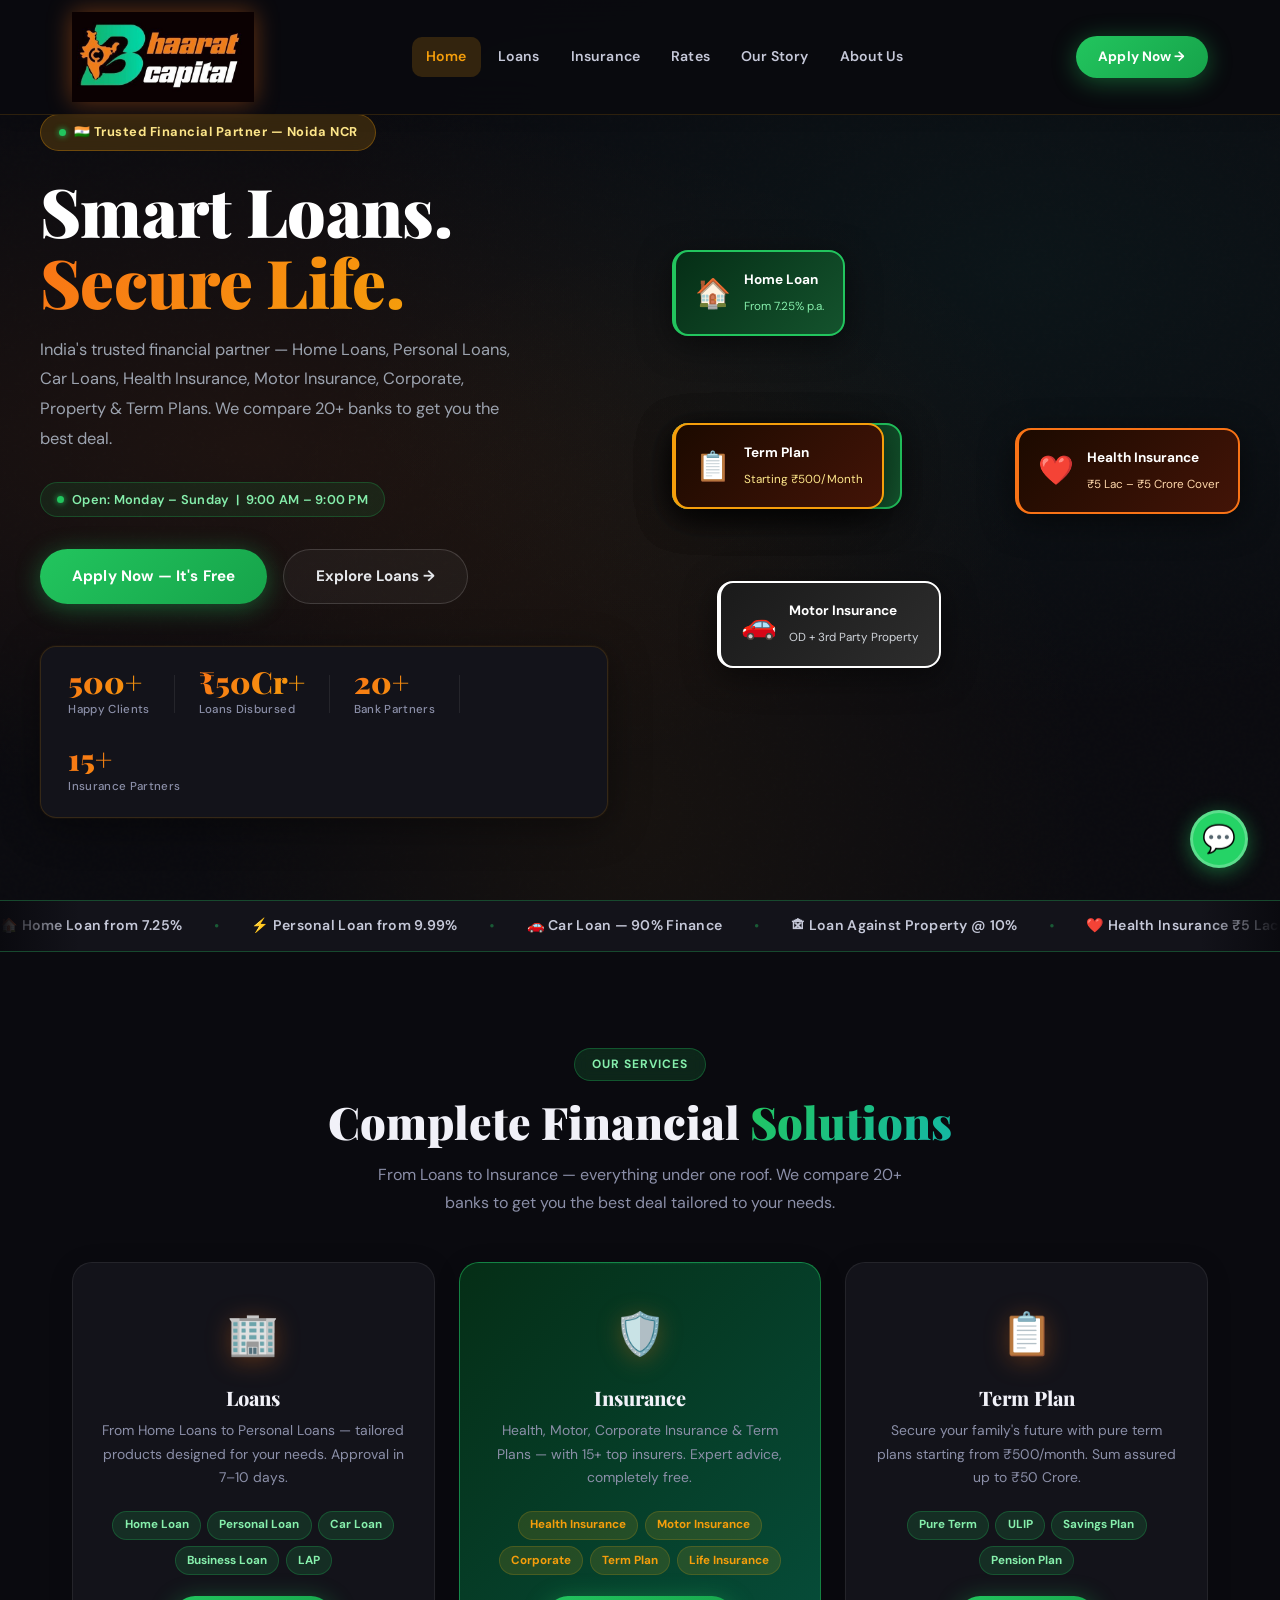
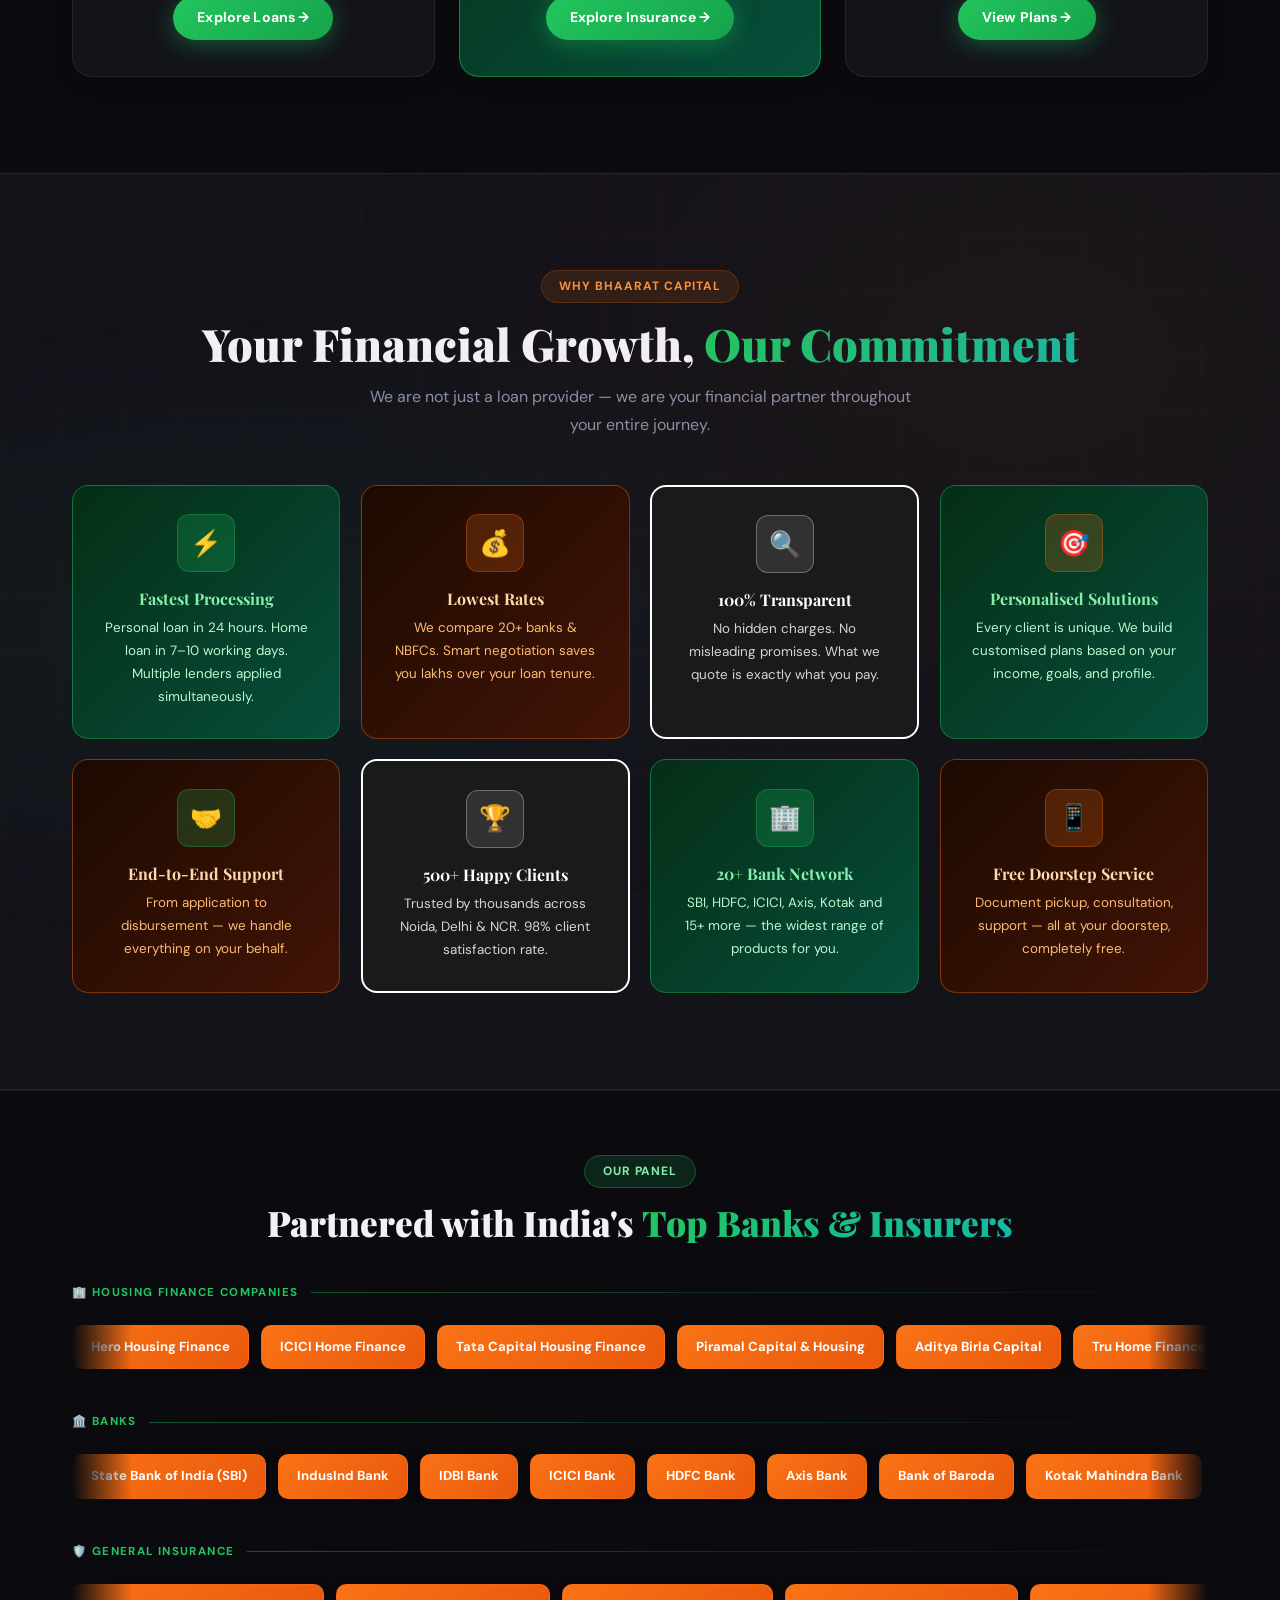
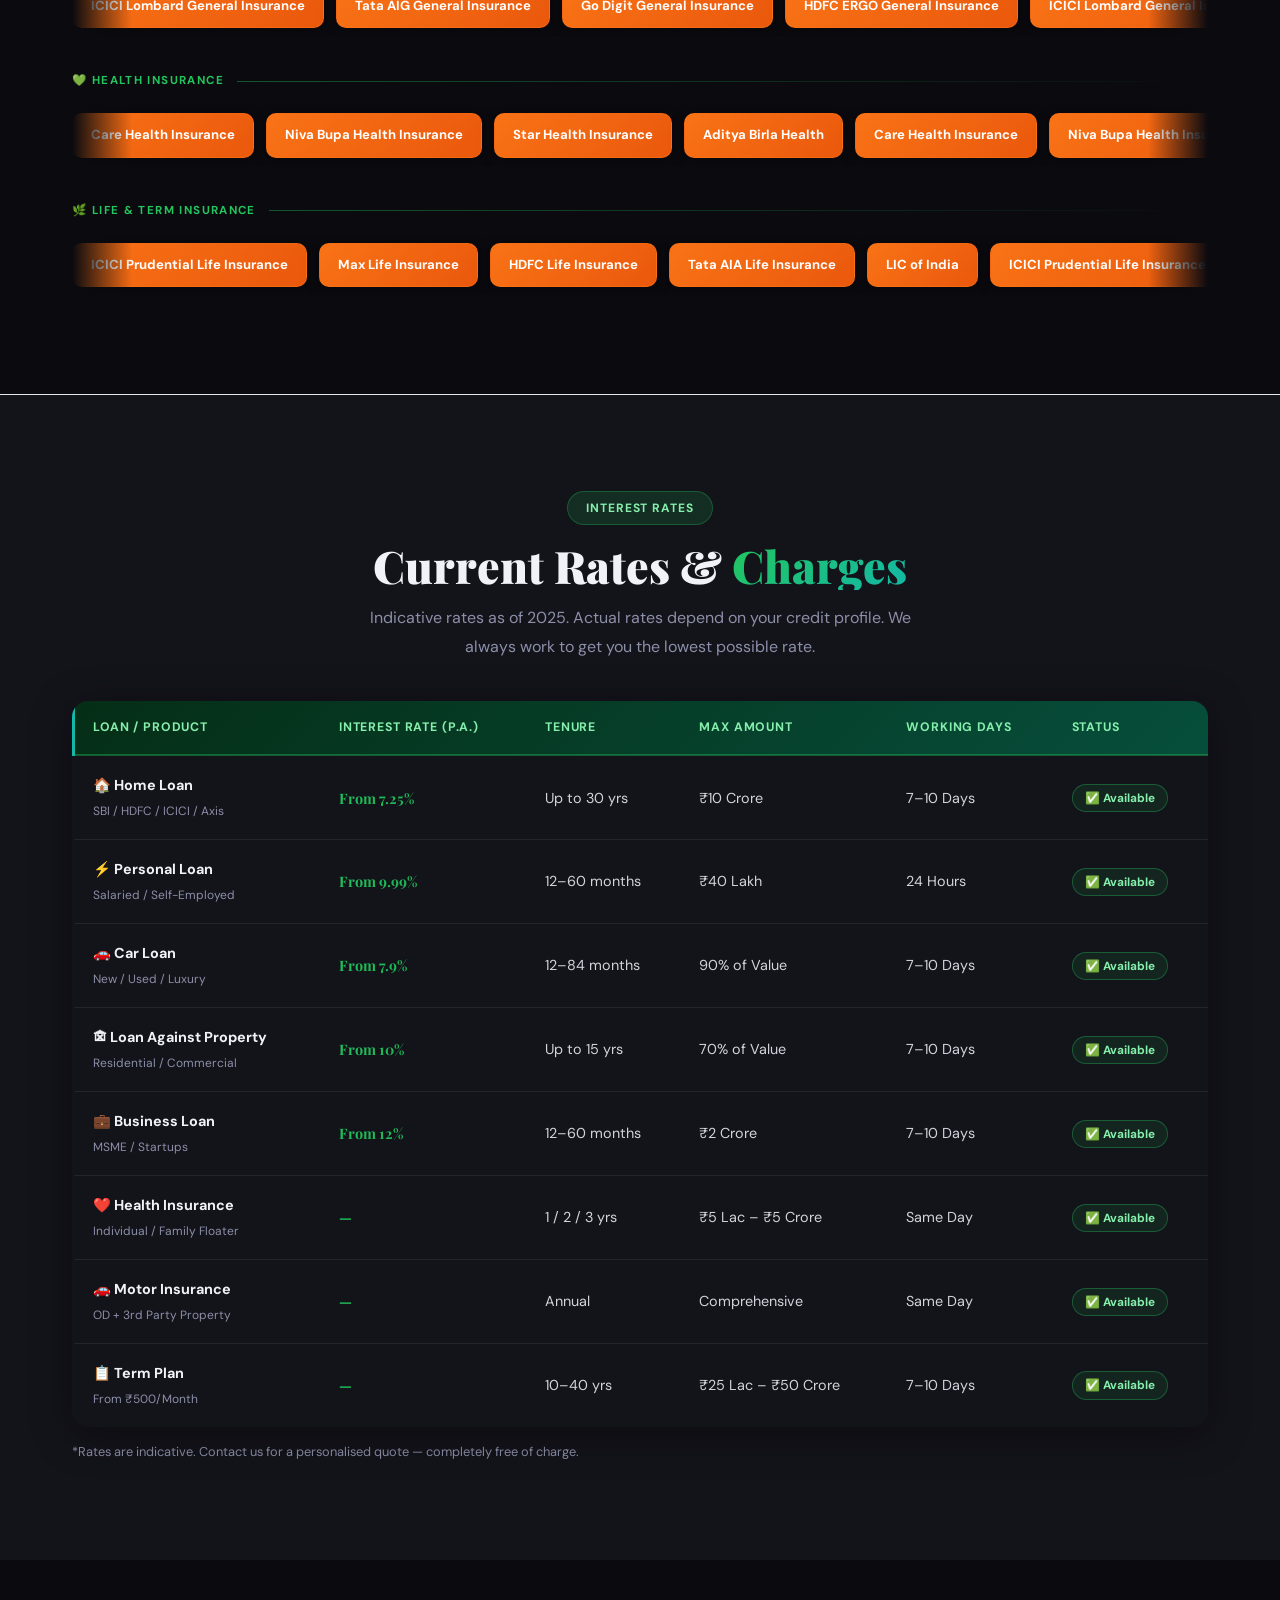
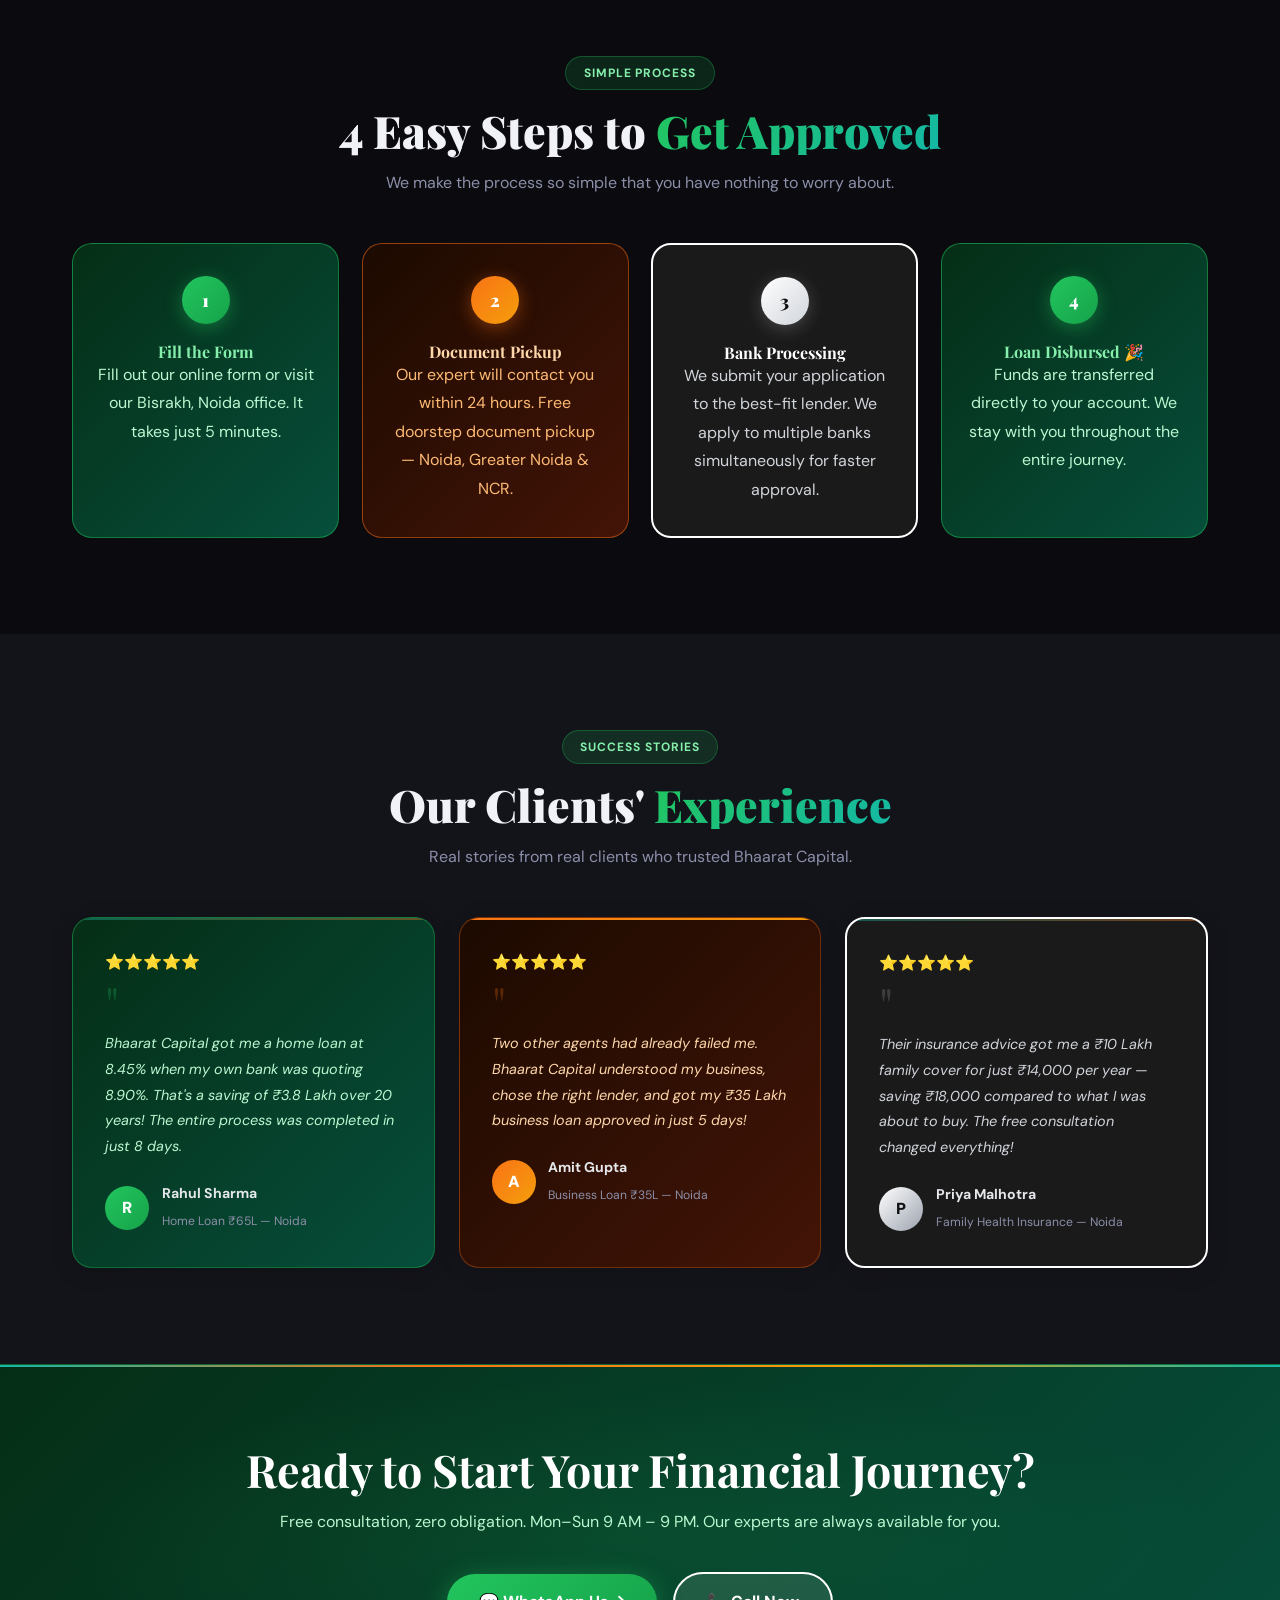
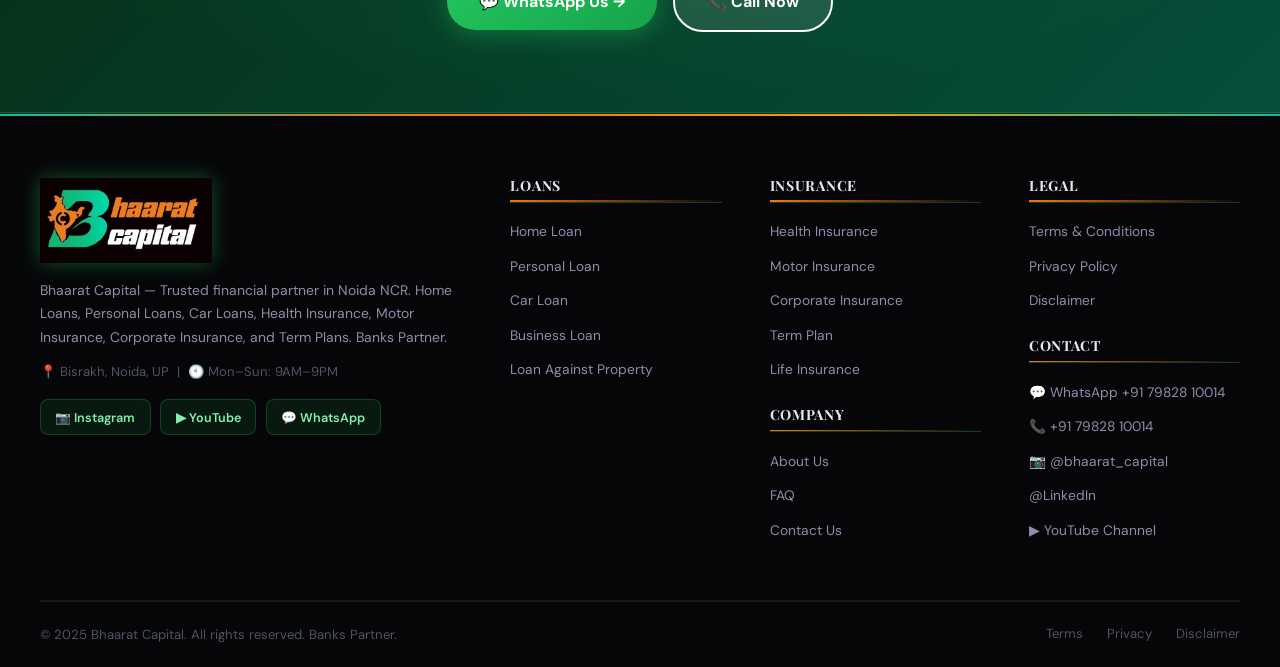
==== commit 67765d1b: "update style.css" ====
--- a/index.html
+++ b/index.html
@@ -62,39 +62,37 @@
 .stat-num { display: block; font-family: var(--font-display); font-size: 1.9rem; font-weight: 900; background: linear-gradient(135deg, var(--orange), var(--gold)); -webkit-background-clip: text; -webkit-text-fill-color: transparent; background-clip: text; line-height: 1; }
 .stat-label { font-size: 0.72rem; color: var(--text-muted); margin-top: 0.15rem; display: block; }
 .stat-div { width: 1px; height: 38px; background: rgba(255,255,255,0.08); }
-.hero-visual { position: relative; min-height: 560px; display: flex; align-items: center; justify-content: center; }
-.hero-orb { width: 300px; height: 300px; border-radius: 50%; background: radial-gradient(circle, rgba(249,115,22,0.15), rgba(245,158,11,0.08), transparent); animation: pulse 4s ease-in-out infinite; }
-@keyframes pulse { 0%,100%{transform:scale(1);opacity:.5} 50%{transform:scale(1.08);opacity:.8} }
-.hero-card { position: absolute; background: var(--bg-card); border-radius: 16px; padding: 1rem 1.4rem; box-shadow: 0 8px 32px rgba(0,0,0,0.5), 0 0 0 1px rgba(255,255,255,0.06); display: flex; align-items: center; gap: 0.9rem; border-left: 3px solid var(--orange); min-width: 200px; cursor: pointer; transition: all 0.3s; text-decoration: none; }
-.hero-card:hover { transform: scale(1.05) translateY(-4px); box-shadow: 0 12px 40px rgba(0,0,0,0.6), 0 0 20px rgba(249,115,22,0.2); }
+.hero-visual { display: grid; grid-template-columns: 1fr 1fr; gap: 1rem; align-content: center; padding: 1rem 0.5rem; }
+.hero-orb { display: none; }
+.hero-card { background: var(--bg-card); border-radius: 16px; padding: 1rem 1.2rem; box-shadow: 0 8px 32px rgba(0,0,0,0.5); display: flex; align-items: center; gap: 0.8rem; min-width: 0; cursor: pointer; transition: all 0.3s; text-decoration: none; animation: fadeInUp 0.6s ease both; }
+.hero-card:hover { transform: translateY(-4px); box-shadow: 0 12px 40px rgba(0,0,0,0.6); }
 /* GREEN cards */
-.hc-f1 { top: 5%; left: 2%; animation: float 3.2s ease-in-out infinite; background: linear-gradient(135deg, #052e16, #14532d); border: 2px solid #22c55e; border-left: 4px solid #22c55e; }
+.hc-f1 { background: linear-gradient(135deg, #052e16, #14532d); border: 2px solid #22c55e; border-left: 4px solid #22c55e; animation-delay: 0.1s; }
 .hc-f1 .hc-text strong { color: #ffffff; }
 .hc-f1 .hc-text span { color: #86efac; }
 /* ORANGE cards */
-.hc-f2 { top: 38%; right: -2%; animation: float 3.2s ease-in-out infinite 0.8s; background: linear-gradient(135deg, #1c0a00, #431407); border: 2px solid var(--orange); border-left: 4px solid var(--orange); }
+.hc-f2 { background: linear-gradient(135deg, #1c0a00, #431407); border: 2px solid var(--orange); border-left: 4px solid var(--orange); animation-delay: 0.2s; }
 .hc-f2 .hc-text strong { color: #ffffff; }
 .hc-f2 .hc-text span { color: #fed7aa; }
 /* WHITE cards */
-.hc-f3 { top: 52%; left: -2%; animation: float 3.2s ease-in-out infinite 1.6s; background: linear-gradient(135deg, #1a1a1a, #2d2d2d); border: 2px solid #ffffff; border-left: 4px solid #ffffff; }
+.hc-f3 { background: linear-gradient(135deg, #1a1a1a, #2d2d2d); border: 2px solid #ffffff; border-left: 4px solid #ffffff; animation-delay: 0.3s; }
 .hc-f3 .hc-text strong { color: #ffffff; }
 .hc-f3 .hc-text span { color: #d1d5db; }
 /* GREEN card */
-.hc-f4 { bottom: 8%; right: 0%; animation: float 3.2s ease-in-out infinite 2.4s; background: linear-gradient(135deg, #052e16, #14532d); border: 2px solid #22c55e; border-left: 4px solid #22c55e; }
+.hc-f4 { background: linear-gradient(135deg, #052e16, #14532d); border: 2px solid #22c55e; border-left: 4px solid #22c55e; animation-delay: 0.4s; }
 .hc-f4 .hc-text strong { color: #ffffff; }
 .hc-f4 .hc-text span { color: #86efac; }
 /* ORANGE card */
-.hc-f5 { top: 72%; right: 12%; animation: float 3s ease-in-out infinite 1.2s; background: linear-gradient(135deg, #1c0a00, #431407); border: 2px solid var(--gold); border-left: 4px solid var(--gold); }
+.hc-f5 { background: linear-gradient(135deg, #1c0a00, #431407); border: 2px solid var(--gold); border-left: 4px solid var(--gold); animation-delay: 0.5s; }
 .hc-f5 .hc-text strong { color: #ffffff; }
 .hc-f5 .hc-text span { color: #fde68a; }
-/* NEW Personal Loan card - WHITE */
-.hc-f6 { top: 28%; left: 0%; animation: float 3.4s ease-in-out infinite 0.5s; background: linear-gradient(135deg, #1a1a1a, #2d2d2d); border: 2px solid #ffffff; border-left: 4px solid #ffffff; }
+/* Personal Loan card - WHITE */
+.hc-f6 { background: linear-gradient(135deg, #1a1a1a, #2d2d2d); border: 2px solid #ffffff; border-left: 4px solid #ffffff; animation-delay: 0.6s; }
 .hc-f6 .hc-text strong { color: #ffffff; }
 .hc-f6 .hc-text span { color: #d1d5db; }
-@keyframes float { 0%,100%{transform:translateY(0) rotate(0deg)} 33%{transform:translateY(-10px) rotate(0.8deg)} 66%{transform:translateY(-5px) rotate(-0.8deg)} }
-.hc-icon { font-size: 1.9rem; flex-shrink: 0; }
-.hc-text strong { display: block; font-size: 0.88rem; font-weight: 700; }
-.hc-text span { font-size: 0.76rem; }
+.hc-icon { font-size: 1.8rem; flex-shrink: 0; }
+.hc-text strong { display: block; font-size: 0.85rem; font-weight: 700; }
+.hc-text span { font-size: 0.73rem; }
 .marquee-strip { background: var(--bg-card); border-top: 1px solid rgba(34,197,94,0.3); border-bottom: 1px solid rgba(34,197,94,0.3); padding: 0.8rem 0; overflow: hidden; }
 .marquee-track { display: flex; gap: 2rem; white-space: nowrap; width: max-content; animation: marquee 28s linear infinite; align-items: center; }
 .marquee-track span { color: #C5C8D8; font-weight: 600; font-size: 0.88rem; }
@@ -238,7 +236,7 @@
 .heading-gradient { display:inline-block; background: linear-gradient(135deg, var(--green), var(--teal)); -webkit-background-clip:text; -webkit-text-fill-color:transparent; background-clip:text; }
 @media(max-width:1024px) {
   .hero-inner { grid-template-columns:1fr; }
-  .hero-visual { display:none; }
+  .hero-visual { display:grid; grid-template-columns:1fr 1fr; max-width:500px; margin:2rem auto 0; }
   .svc-grid { grid-template-columns:1fr 1fr; }
   .why-grid { grid-template-columns:1fr 1fr; }
   .testi-grid { grid-template-columns:1fr; max-width:500px; margin:2.5rem auto 0; }
@@ -323,7 +321,6 @@
       </div>
     </div>
     <div class="hero-visual">
-      <div class="hero-orb"></div>
       <a href="loans.html#home-loan" class="hero-card hc-f1"><div class="hc-icon">&#127968;</div><div class="hc-text"><strong>Home Loan</strong><span>From 7.25% p.a.</span></div></a>
       <a href="loans.html#personal-loan" class="hero-card hc-f6"><div class="hc-icon">&#9889;</div><div class="hc-text"><strong>Personal Loan</strong><span>From 9.99% p.a.</span></div></a>
       <a href="insurance.html#health" class="hero-card hc-f2"><div class="hc-icon">&#10084;&#65039;</div><div class="hc-text"><strong>Health Insurance</strong><span>&#8377;5 Lac &#8211; &#8377;5 Crore Cover</span></div></a>
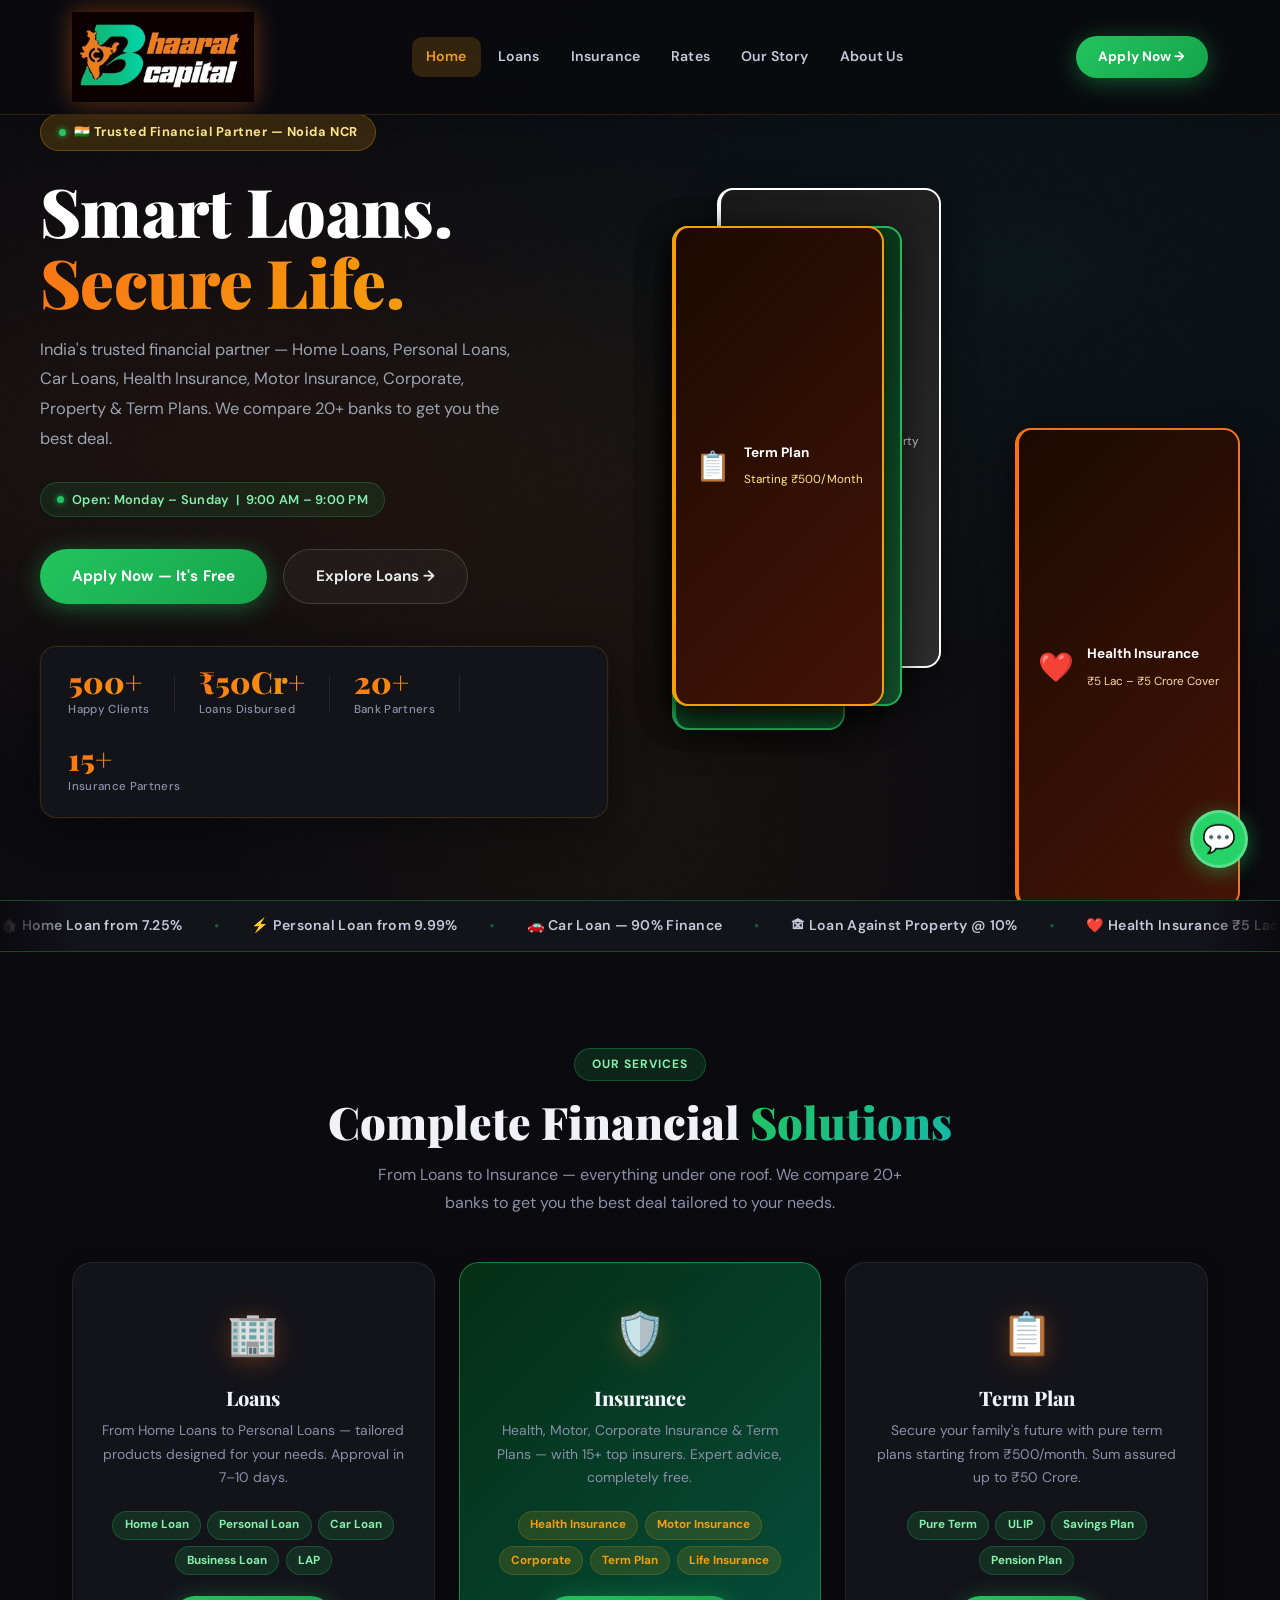
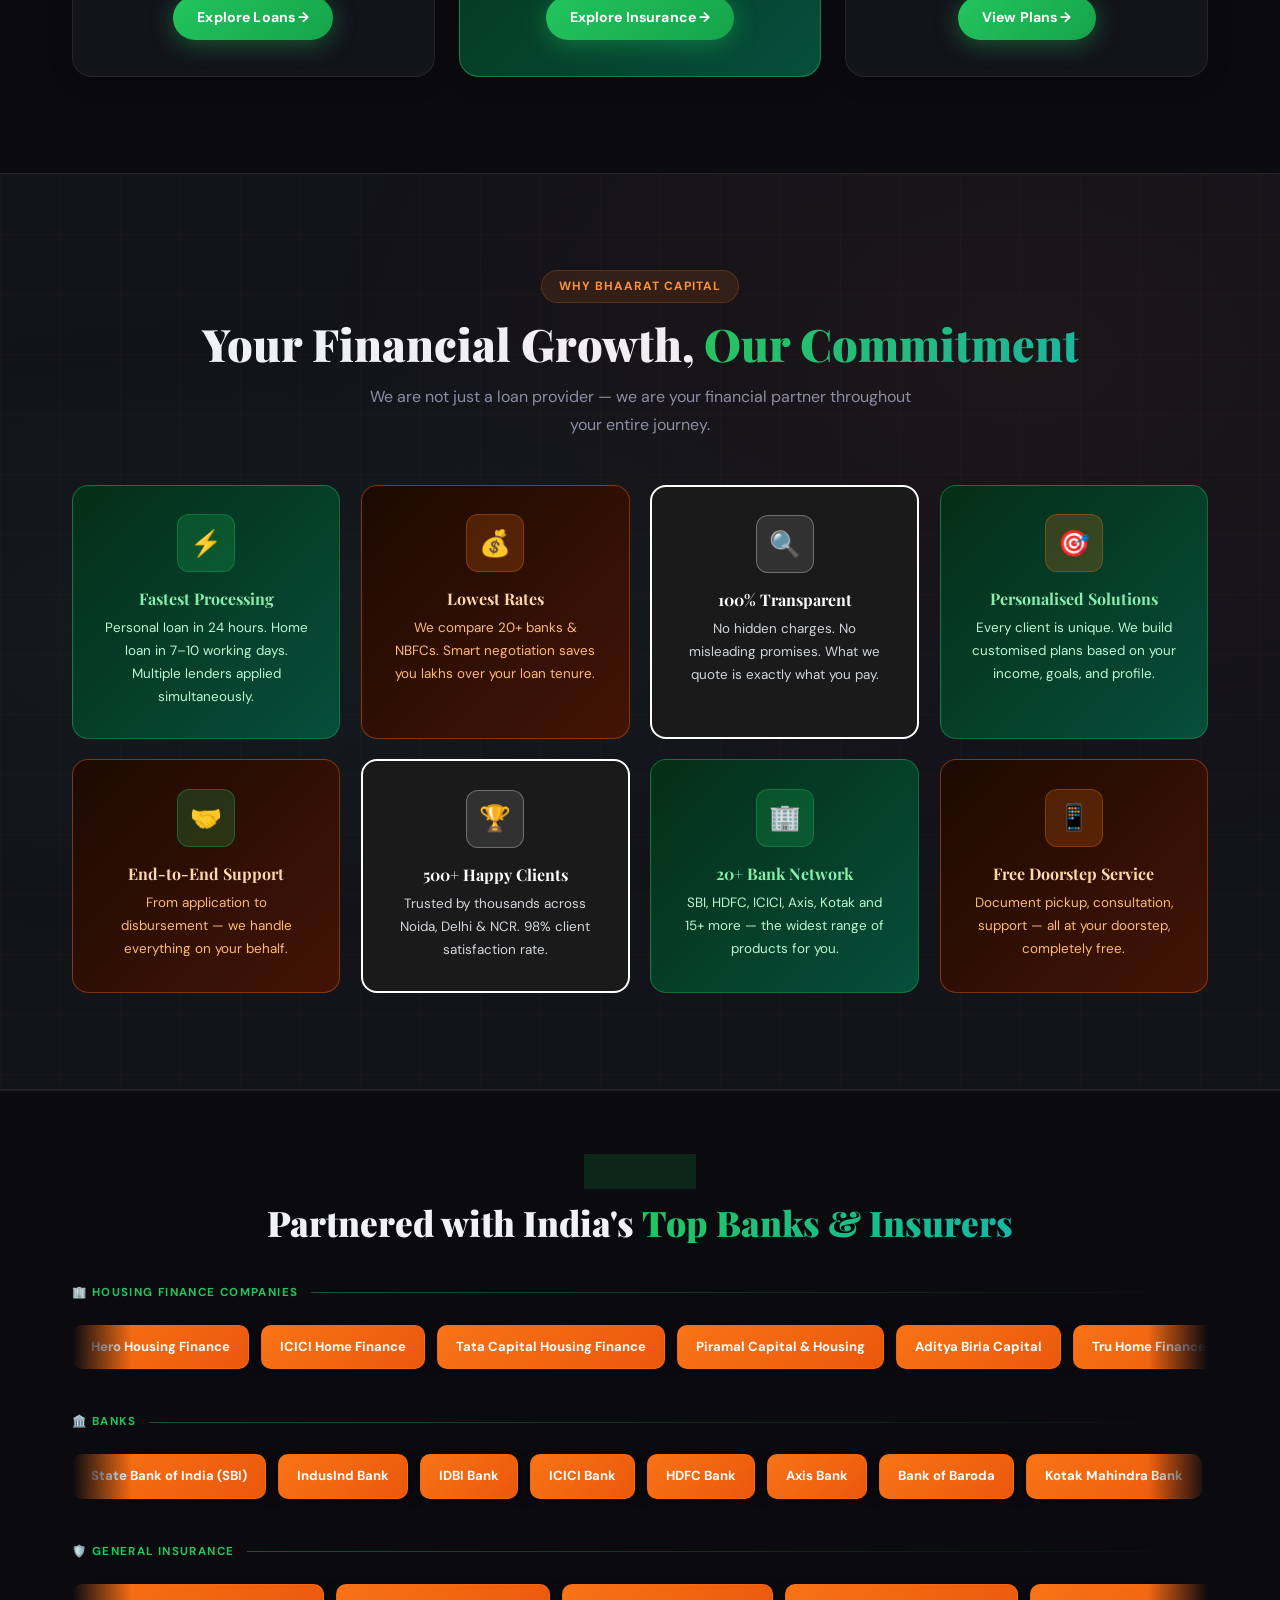
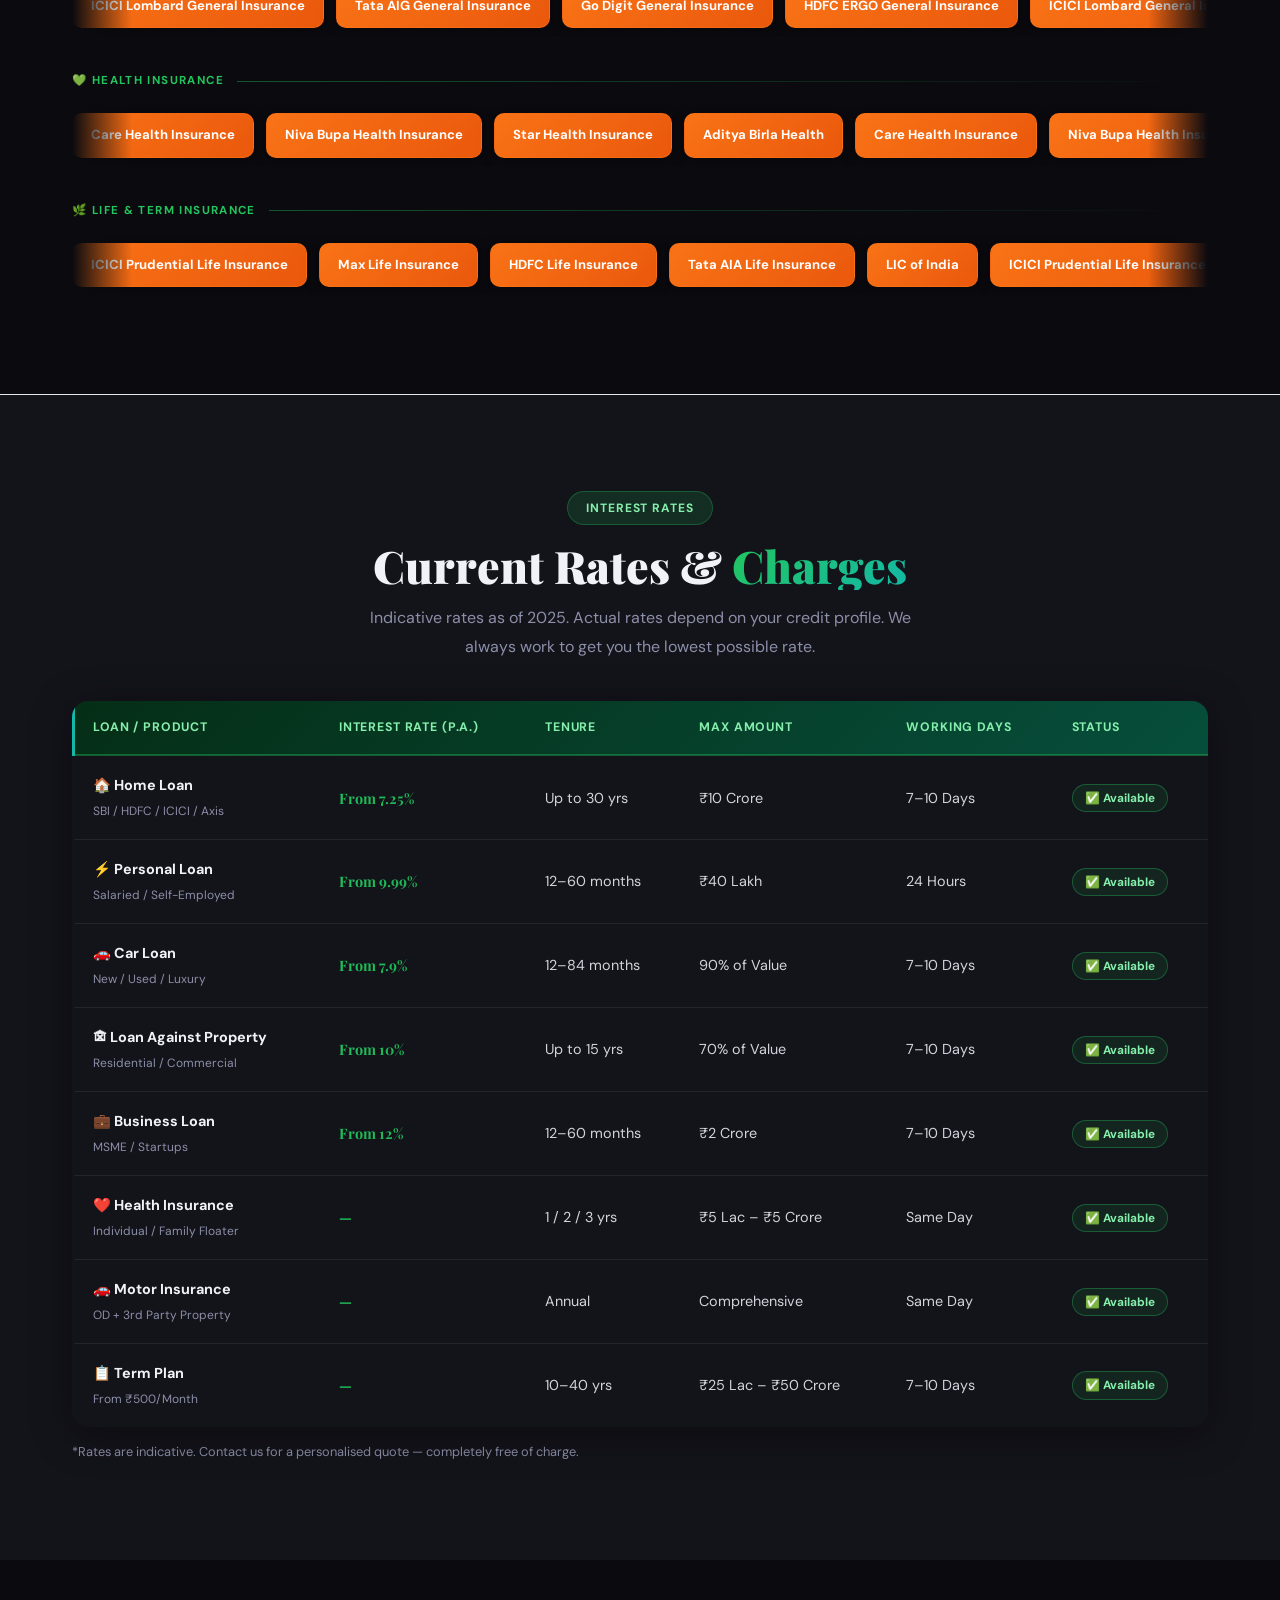
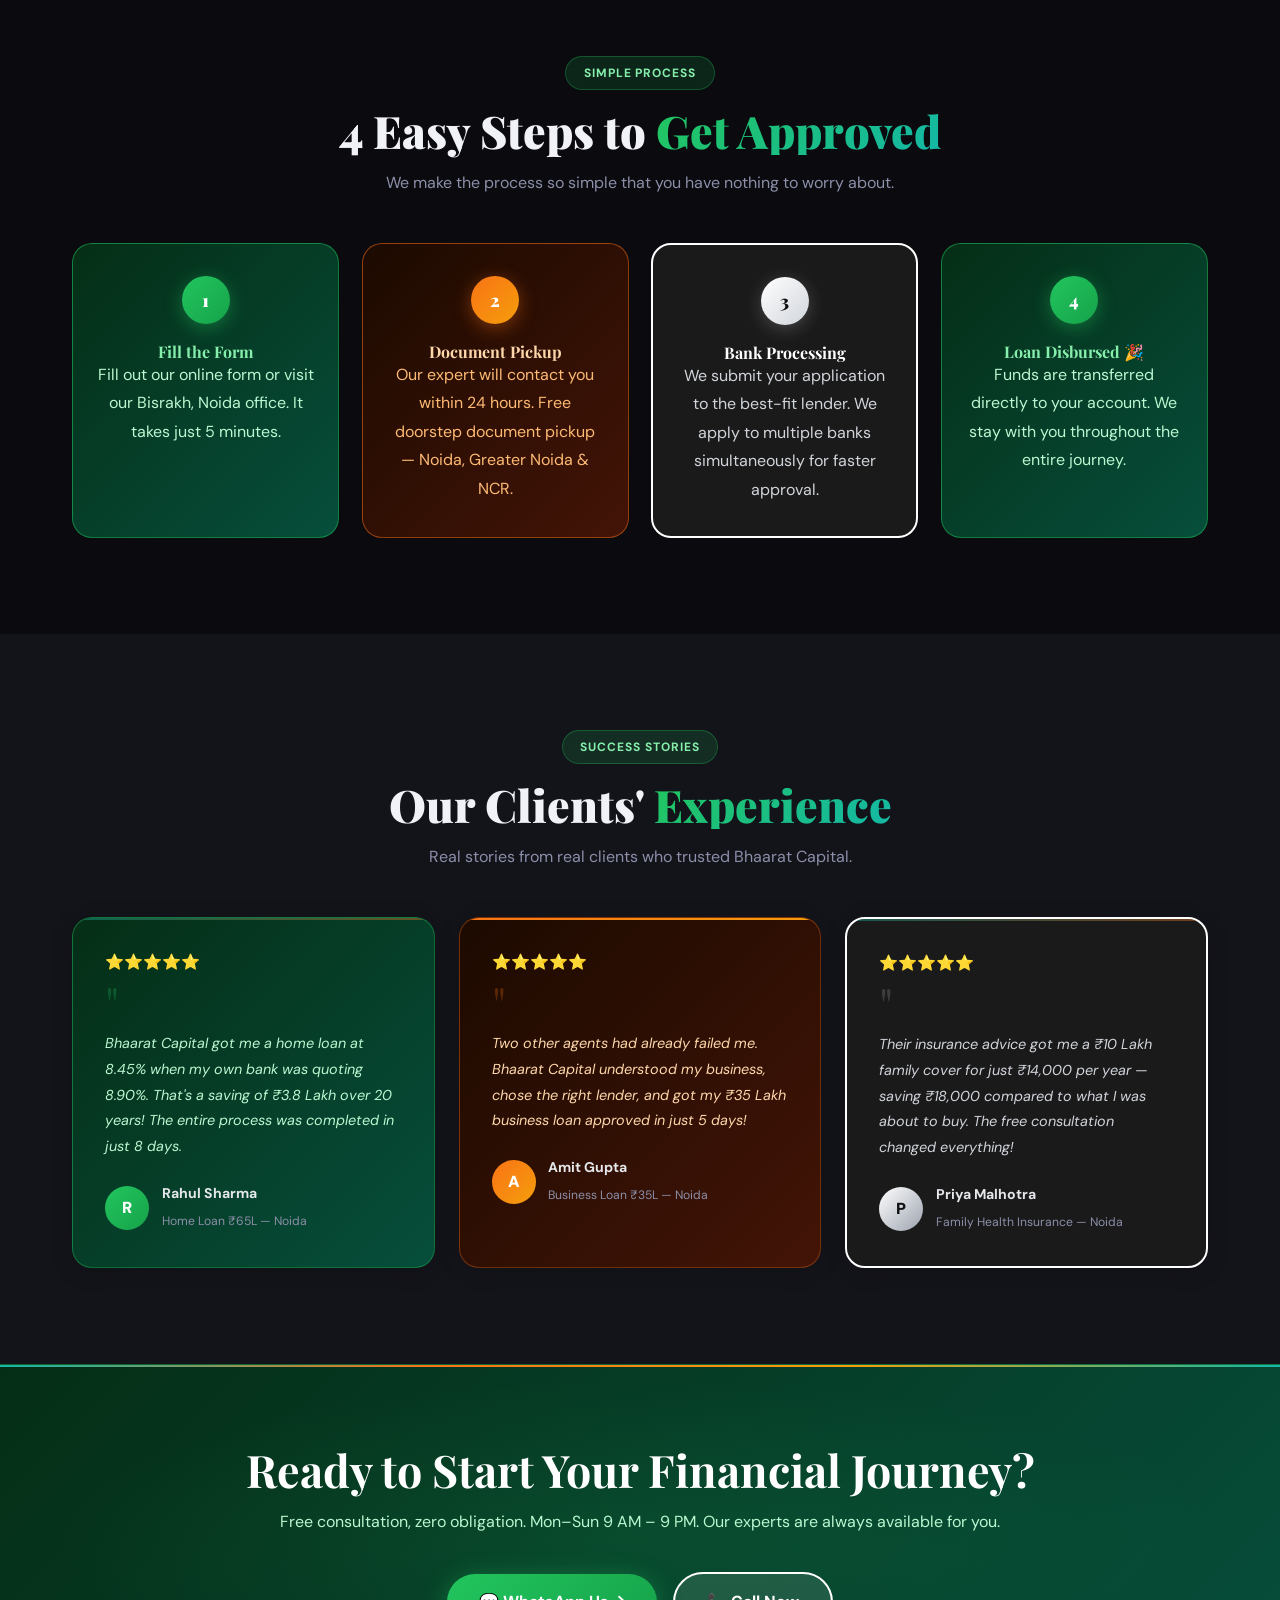
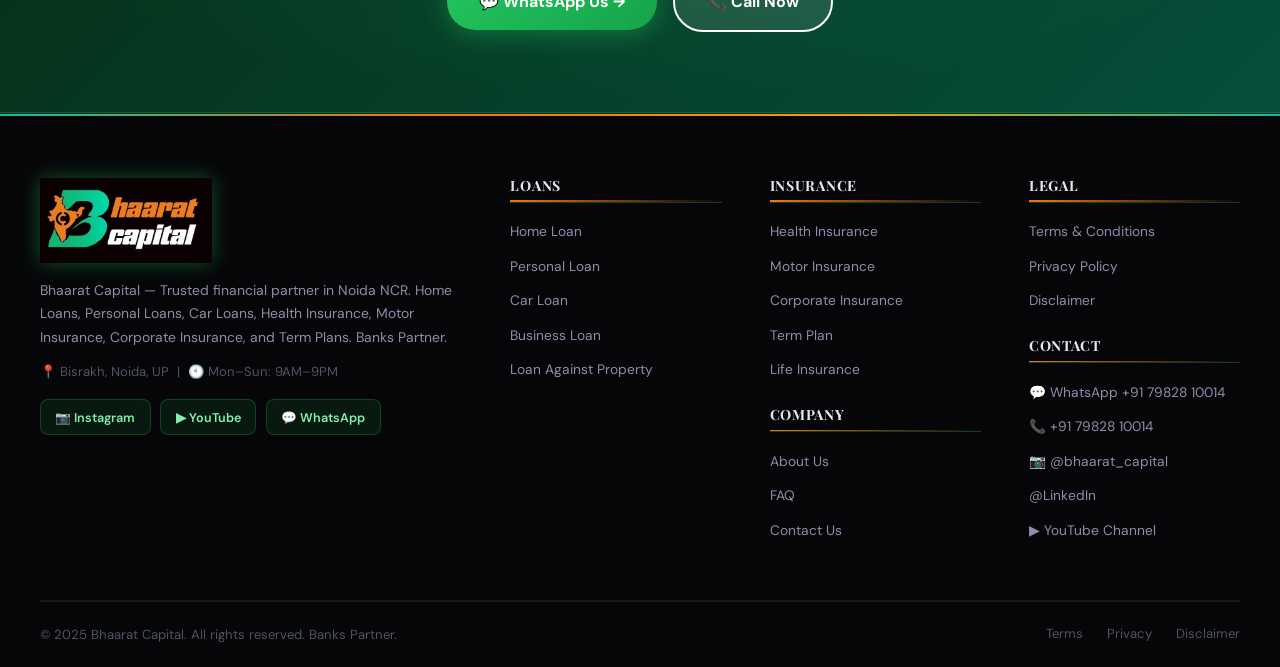
==== commit 315e0f85: "update index.html" ====
--- a/index.html
+++ b/index.html
@@ -62,9 +62,18 @@
 .stat-num { display: block; font-family: var(--font-display); font-size: 1.9rem; font-weight: 900; background: linear-gradient(135deg, var(--orange), var(--gold)); -webkit-background-clip: text; -webkit-text-fill-color: transparent; background-clip: text; line-height: 1; }
 .stat-label { font-size: 0.72rem; color: var(--text-muted); margin-top: 0.15rem; display: block; }
 .stat-div { width: 1px; height: 38px; background: rgba(255,255,255,0.08); }
-.hero-visual { display: grid; grid-template-columns: 1fr 1fr; gap: 1rem; align-content: center; padding: 1rem 0.5rem; }
+.hero-visual { 
+  display: grid; 
+  grid-template-columns: repeat(2, minmax(0, 1fr)); 
+  gap: 1.2rem;
+  padding: 1rem 0.5rem;
+
+  /* IMPORTANT FIX */
+  grid-auto-rows: 1fr;
+  align-items: stretch;
+}
 .hero-orb { display: none; }
-.hero-card { background: var(--bg-card); border-radius: 16px; padding: 1rem 1.2rem; box-shadow: 0 8px 32px rgba(0,0,0,0.5); display: flex; align-items: center; gap: 0.8rem; min-width: 0; cursor: pointer; transition: all 0.3s; text-decoration: none; animation: fadeInUp 0.6s ease both; }
+.hero-card { background: var(--bg-card); border-radius: 16px; padding: 1rem 1.2rem; box-shadow: 0 8px 32px rgba(0,0,0,0.5); display: flex; align-items: center; gap: 0.8rem; min-width: 0; cursor: pointer; transition: all 0.3s; text-decoration: none; animation: fadeInUp 0.6s ease both; height: 100%;}
 .hero-card:hover { transform: translateY(-4px); box-shadow: 0 12px 40px rgba(0,0,0,0.6); }
 /* GREEN cards */
 .hc-f1 { background: linear-gradient(135deg, #052e16, #14532d); border: 2px solid #22c55e; border-left: 4px solid #22c55e; animation-delay: 0.1s; }
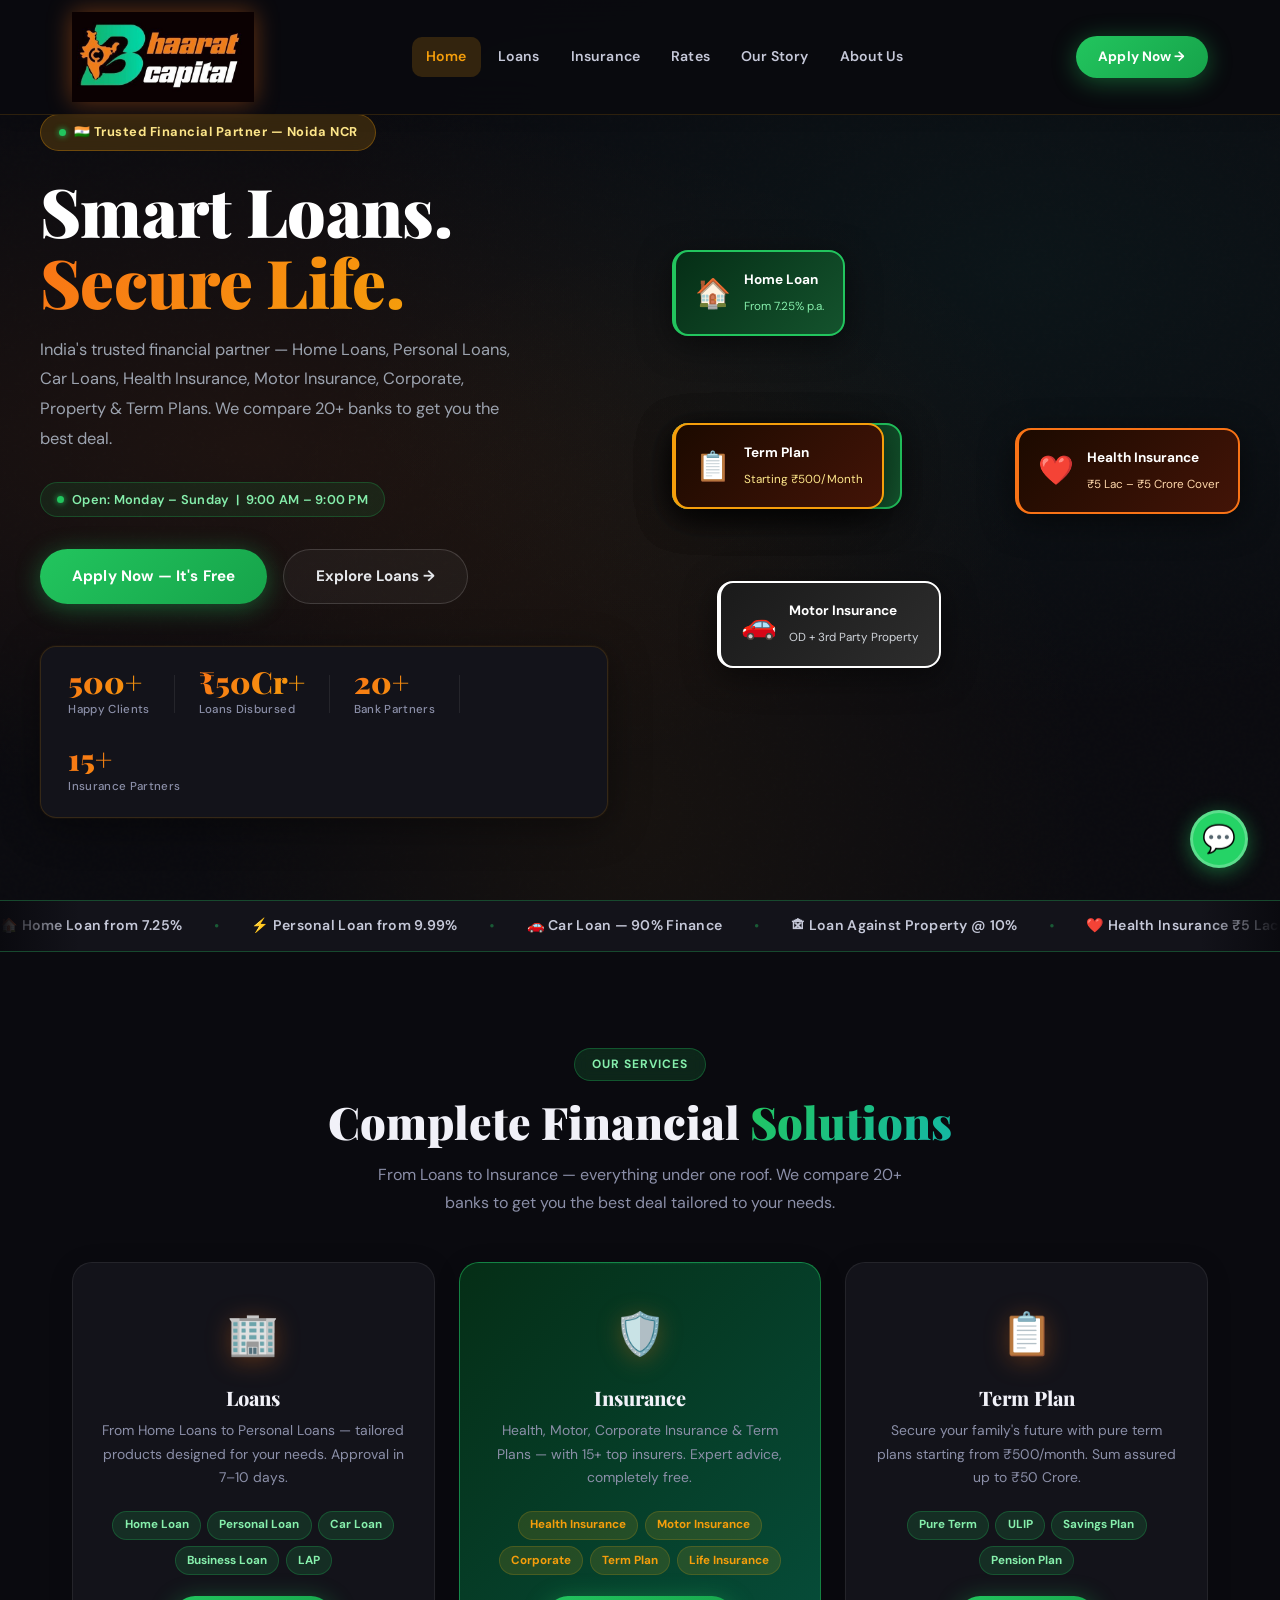
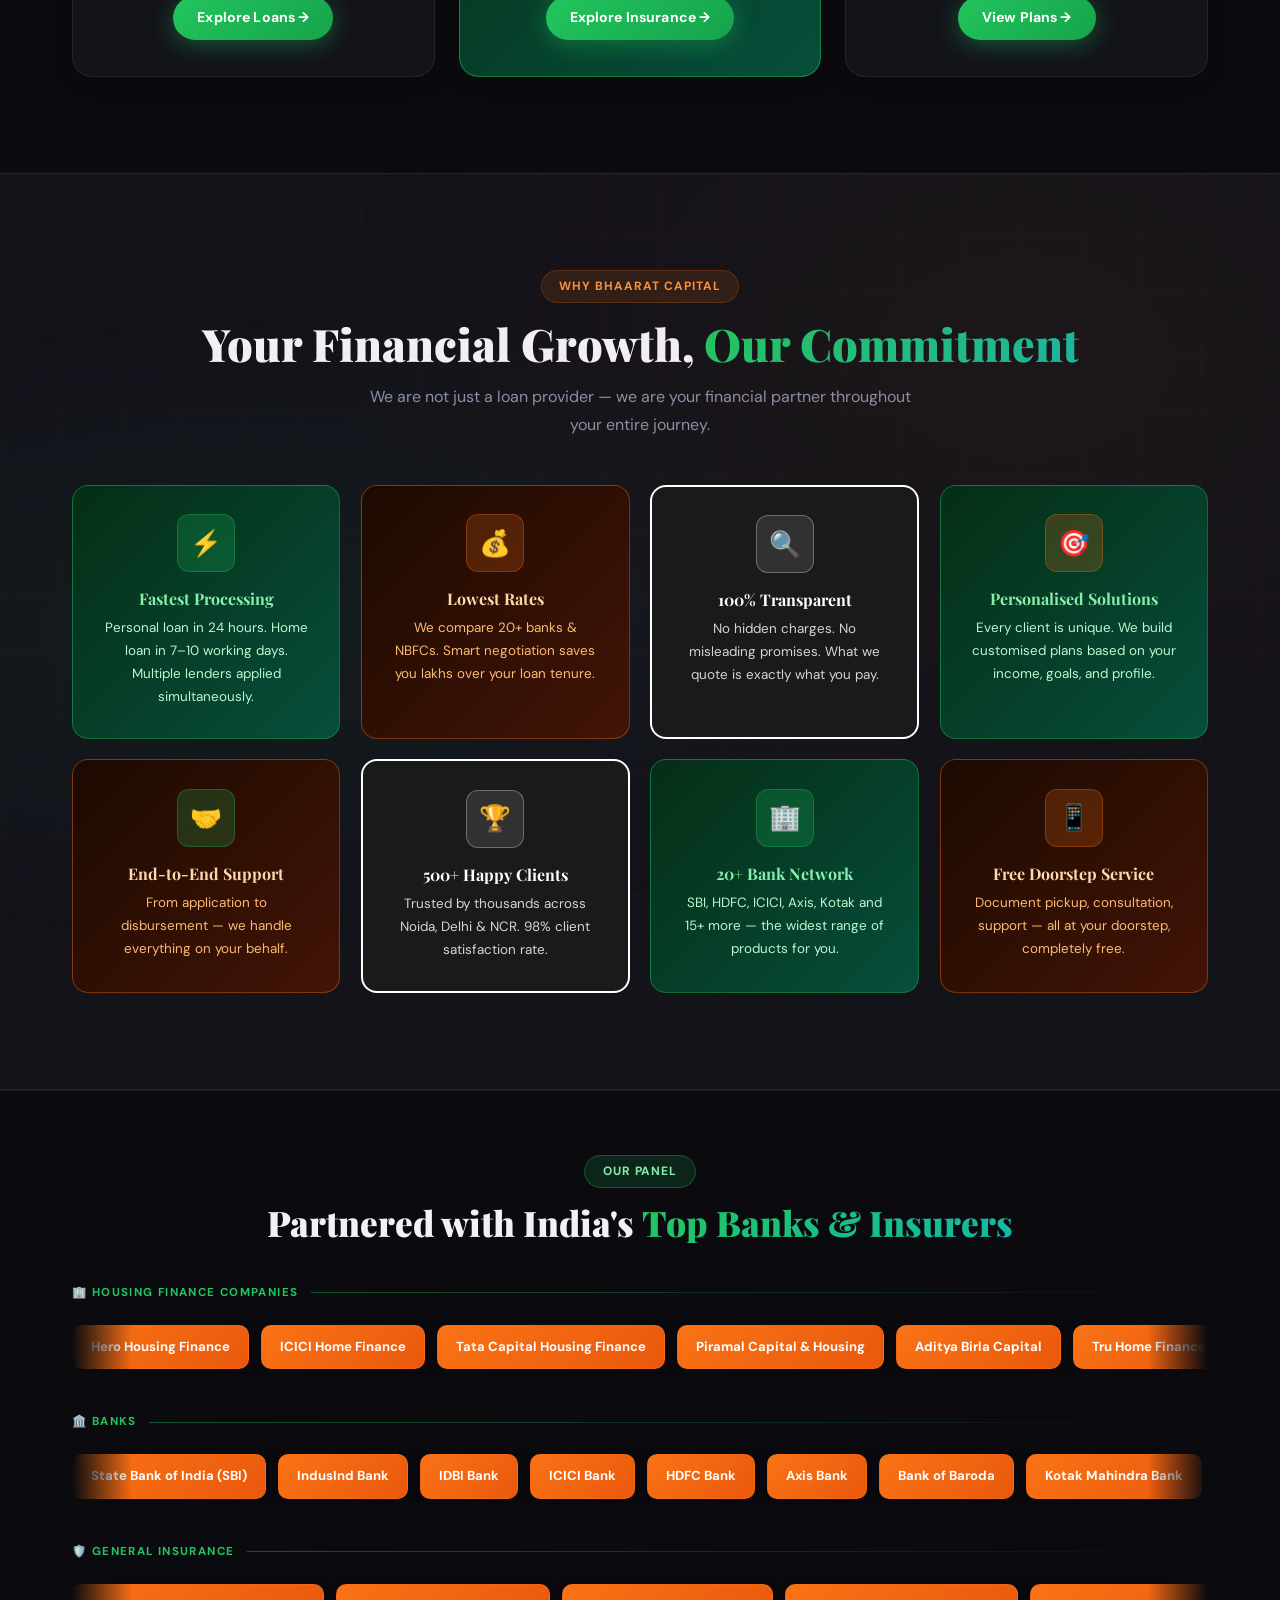
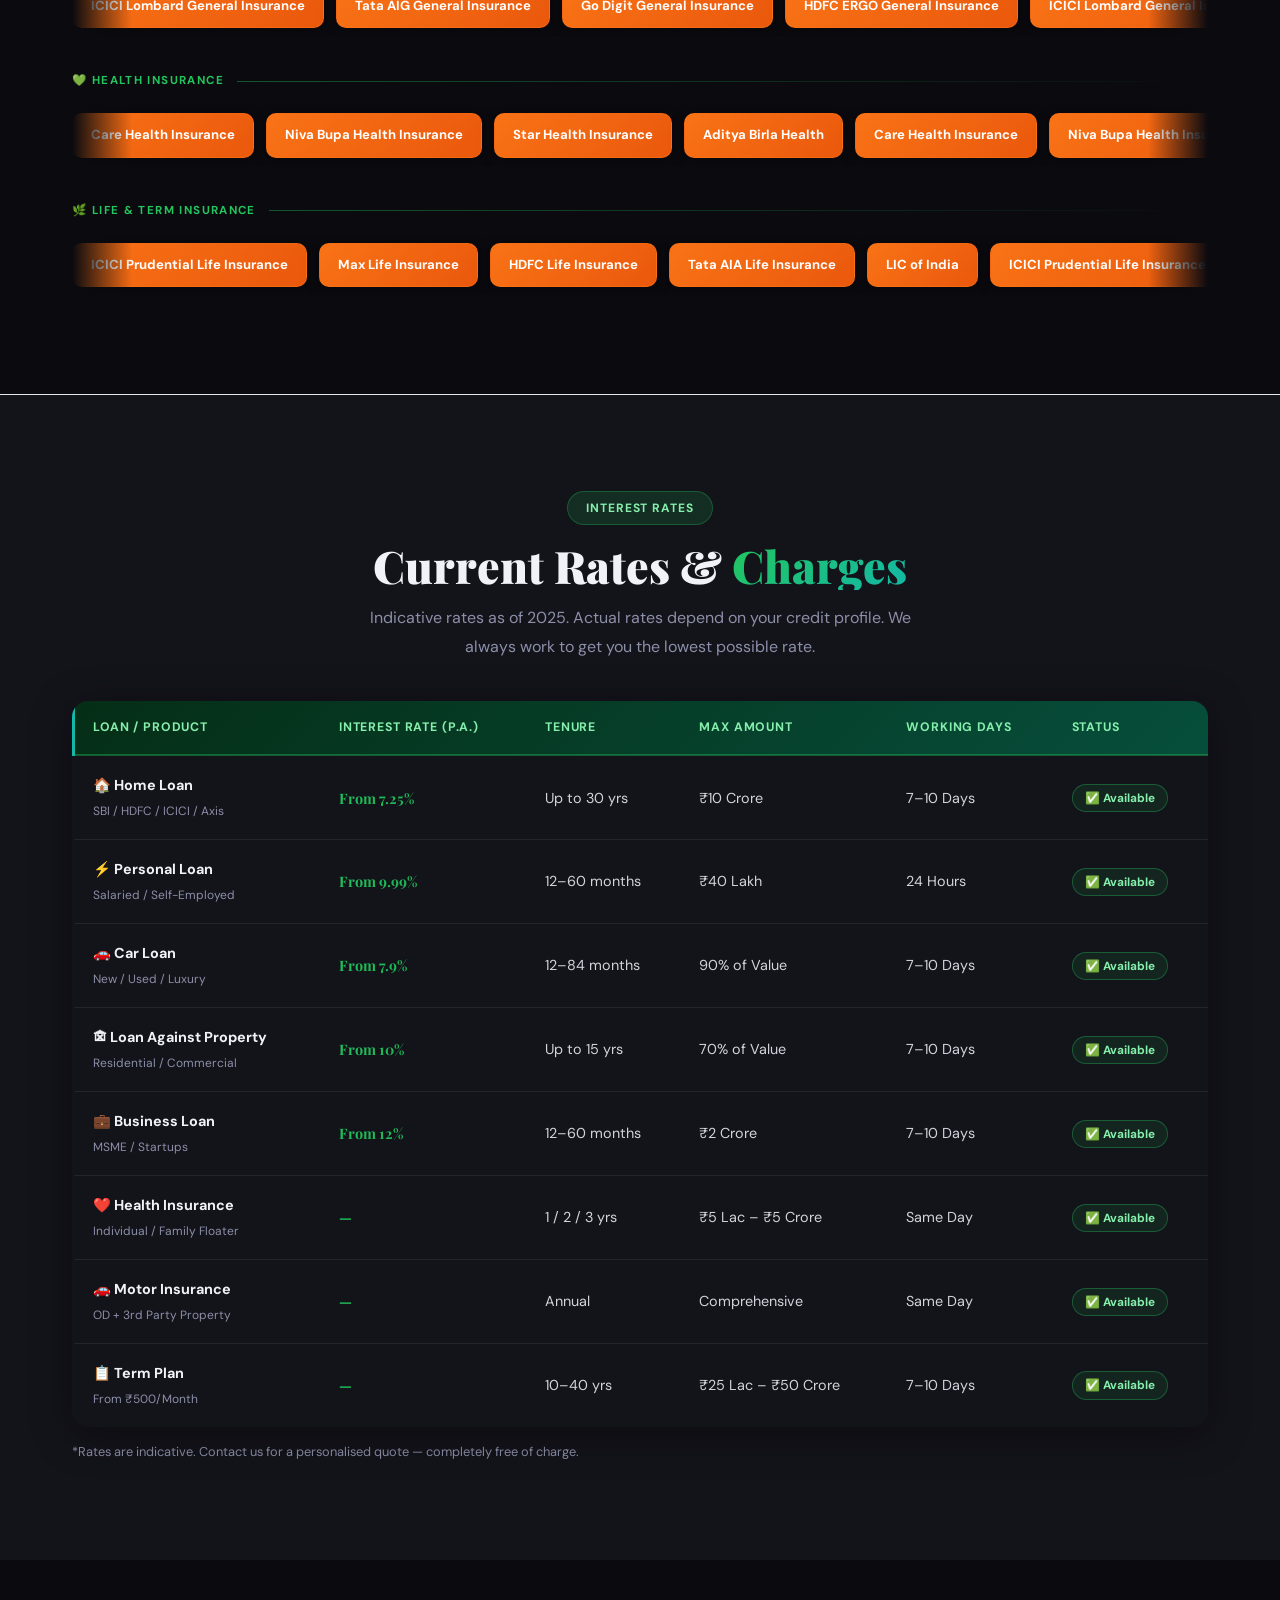
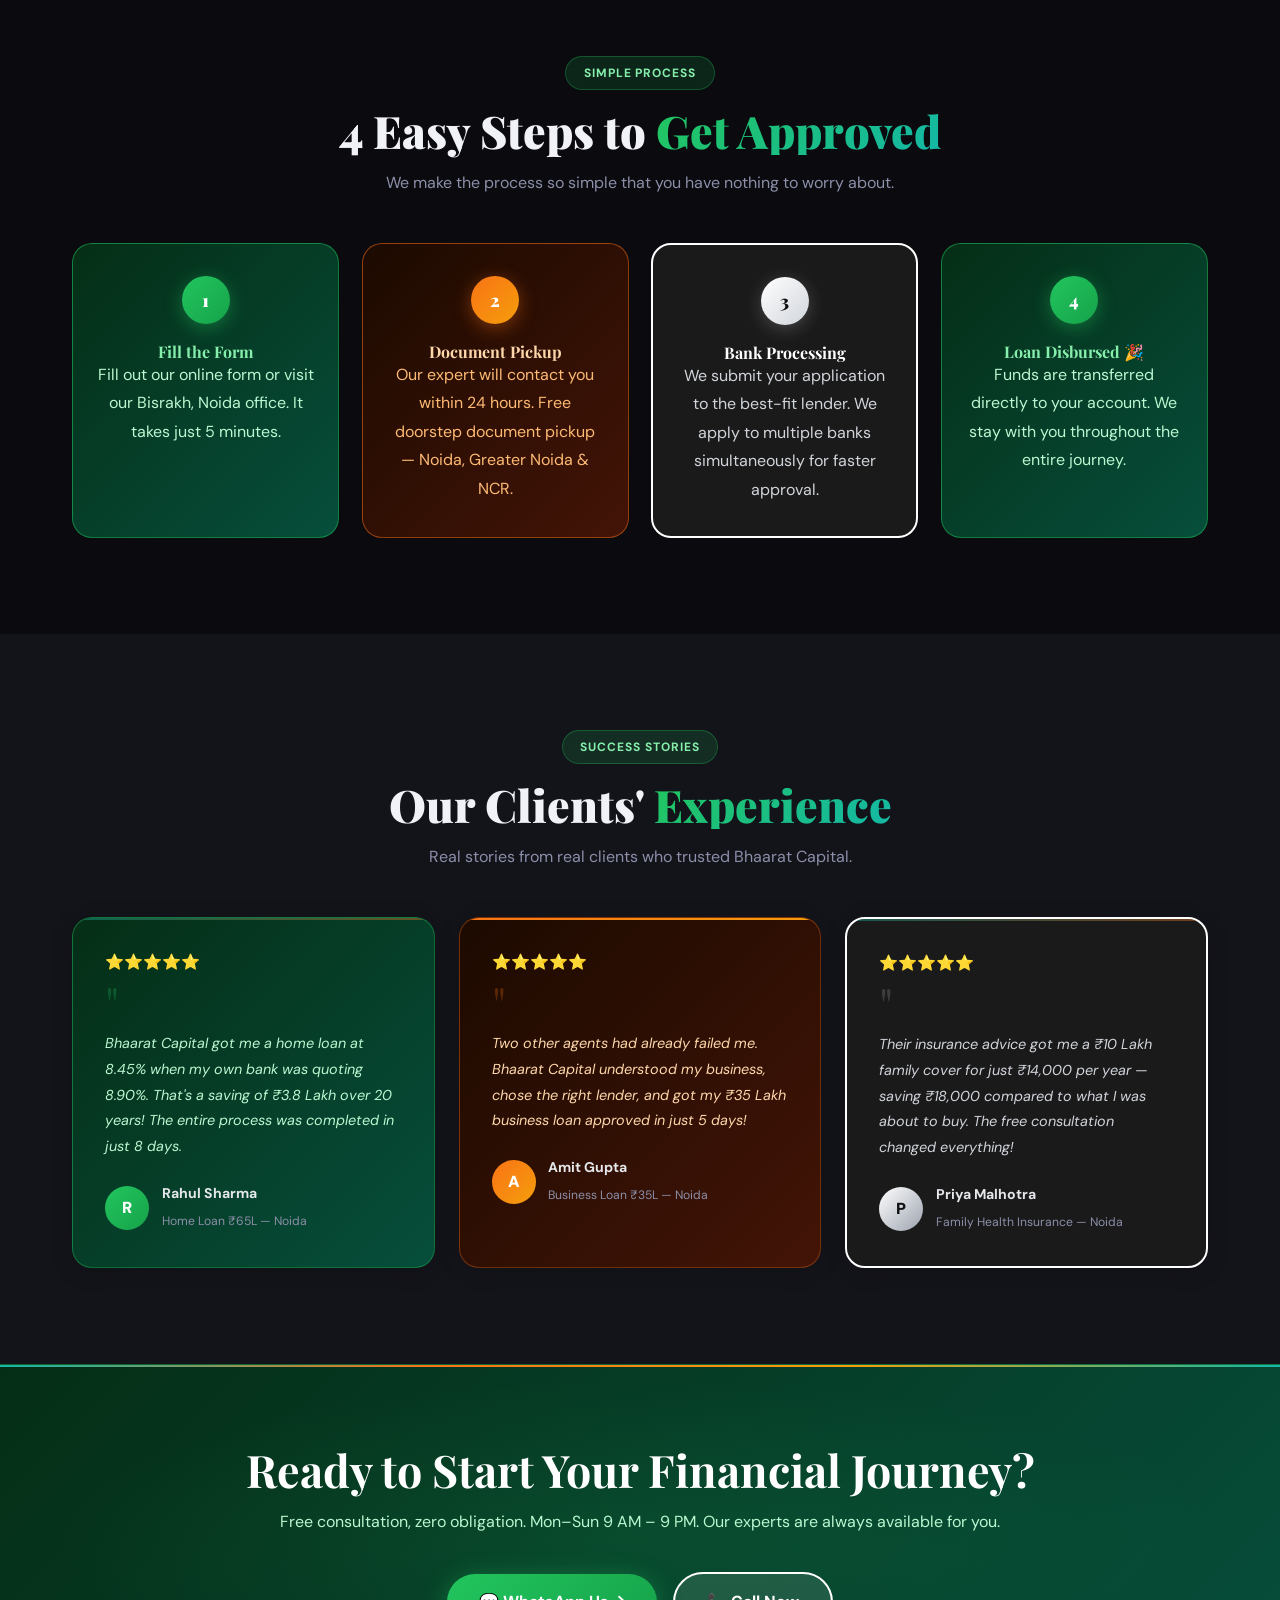
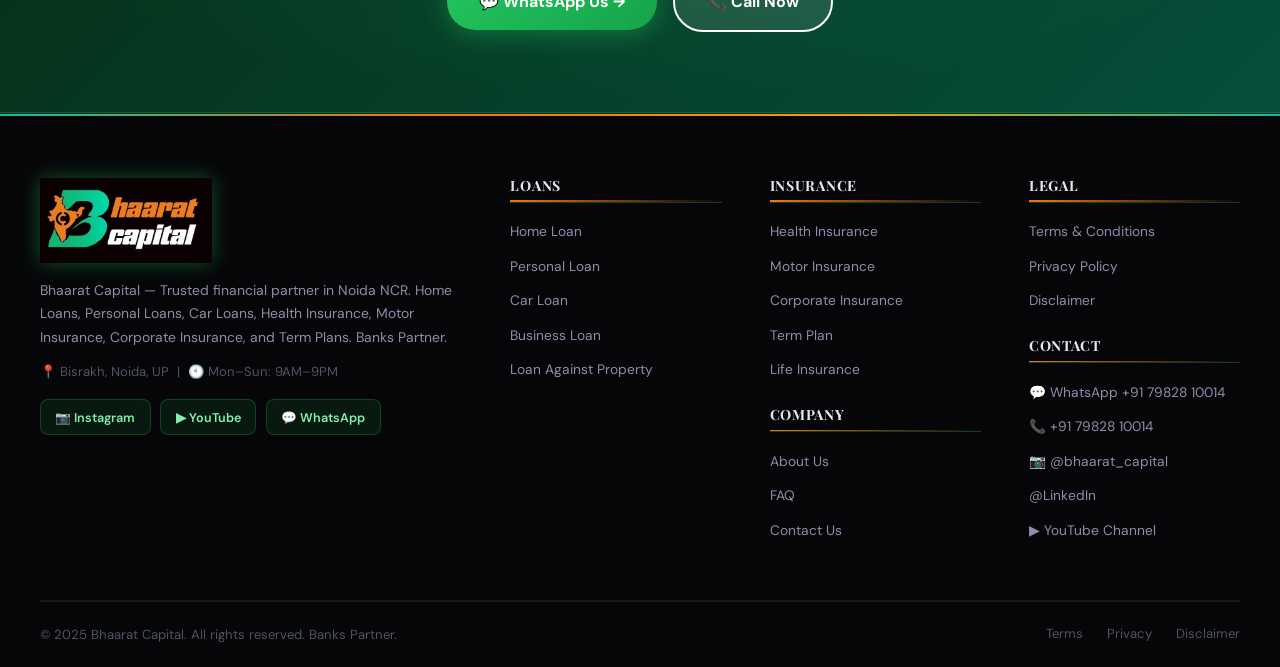
==== commit b26c049c: "Refactor hero-visual styles in index.htmlupdate" ====
--- a/index.html
+++ b/index.html
@@ -62,18 +62,9 @@
 .stat-num { display: block; font-family: var(--font-display); font-size: 1.9rem; font-weight: 900; background: linear-gradient(135deg, var(--orange), var(--gold)); -webkit-background-clip: text; -webkit-text-fill-color: transparent; background-clip: text; line-height: 1; }
 .stat-label { font-size: 0.72rem; color: var(--text-muted); margin-top: 0.15rem; display: block; }
 .stat-div { width: 1px; height: 38px; background: rgba(255,255,255,0.08); }
-.hero-visual { 
-  display: grid; 
-  grid-template-columns: repeat(2, minmax(0, 1fr)); 
-  gap: 1.2rem;
-  padding: 1rem 0.5rem;
-
-  /* IMPORTANT FIX */
-  grid-auto-rows: 1fr;
-  align-items: stretch;
-}
+.hero-visual { display: grid; grid-template-columns: 1fr 1fr; gap: 1rem; align-content: center; padding: 1rem 0.5rem; }
 .hero-orb { display: none; }
-.hero-card { background: var(--bg-card); border-radius: 16px; padding: 1rem 1.2rem; box-shadow: 0 8px 32px rgba(0,0,0,0.5); display: flex; align-items: center; gap: 0.8rem; min-width: 0; cursor: pointer; transition: all 0.3s; text-decoration: none; animation: fadeInUp 0.6s ease both; height: 100%;}
+.hero-card { background: var(--bg-card); border-radius: 16px; padding: 1rem 1.2rem; box-shadow: 0 8px 32px rgba(0,0,0,0.5); display: flex; align-items: center; gap: 0.8rem; min-width: 0; cursor: pointer; transition: all 0.3s; text-decoration: none; animation: fadeInUp 0.6s ease both; }
 .hero-card:hover { transform: translateY(-4px); box-shadow: 0 12px 40px rgba(0,0,0,0.6); }
 /* GREEN cards */
 .hc-f1 { background: linear-gradient(135deg, #052e16, #14532d); border: 2px solid #22c55e; border-left: 4px solid #22c55e; animation-delay: 0.1s; }
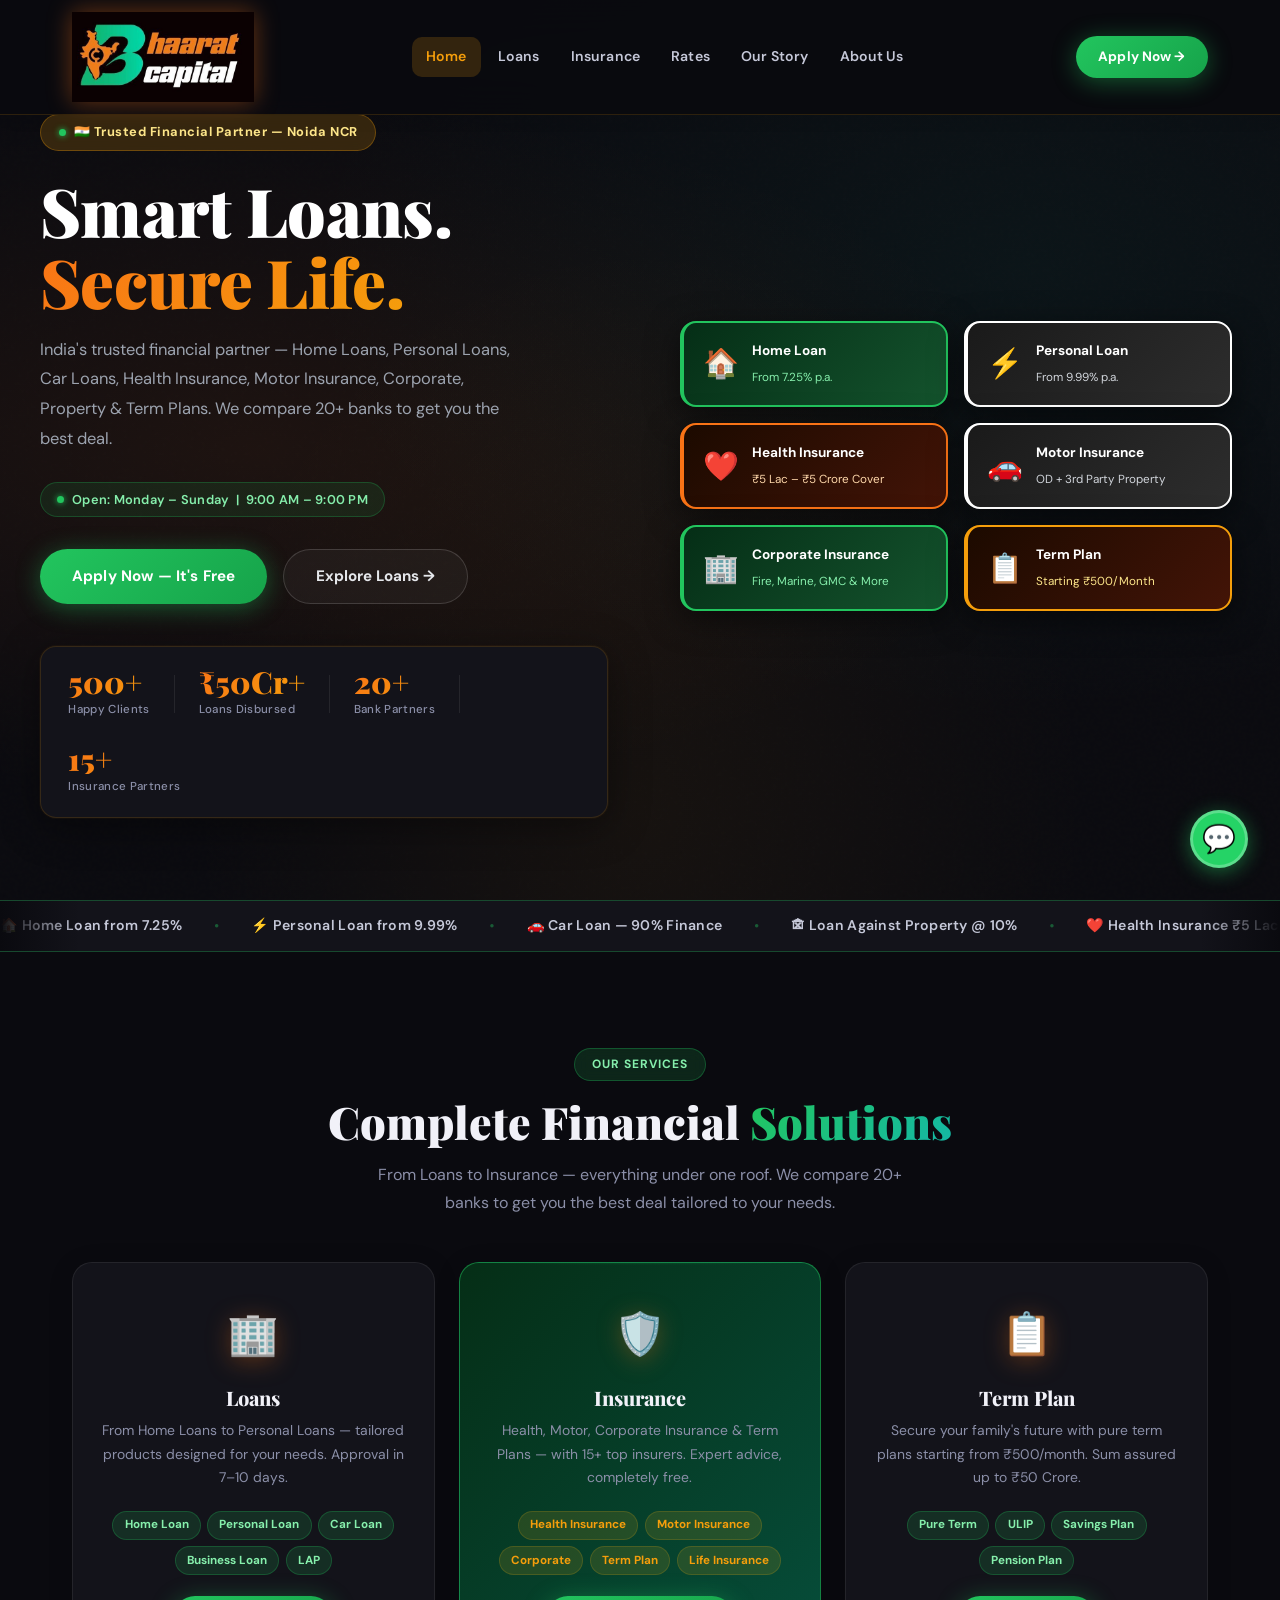
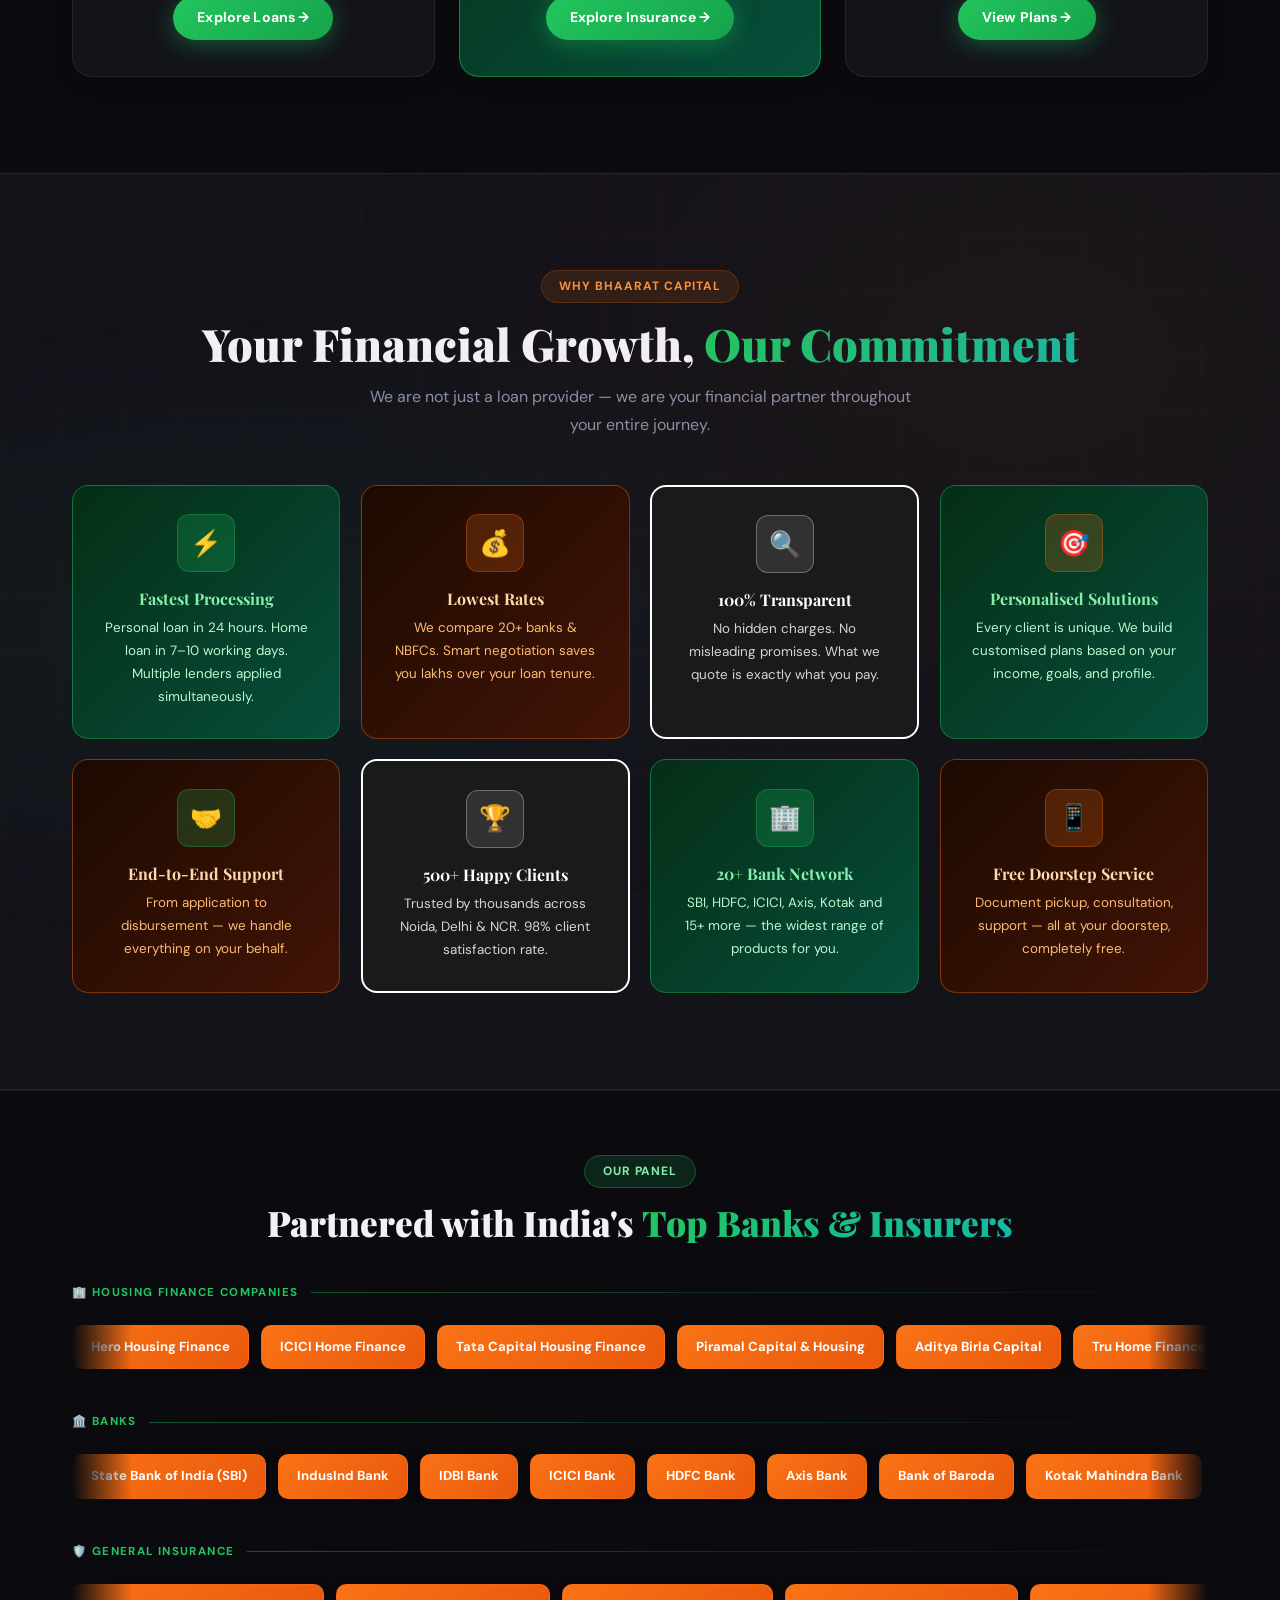
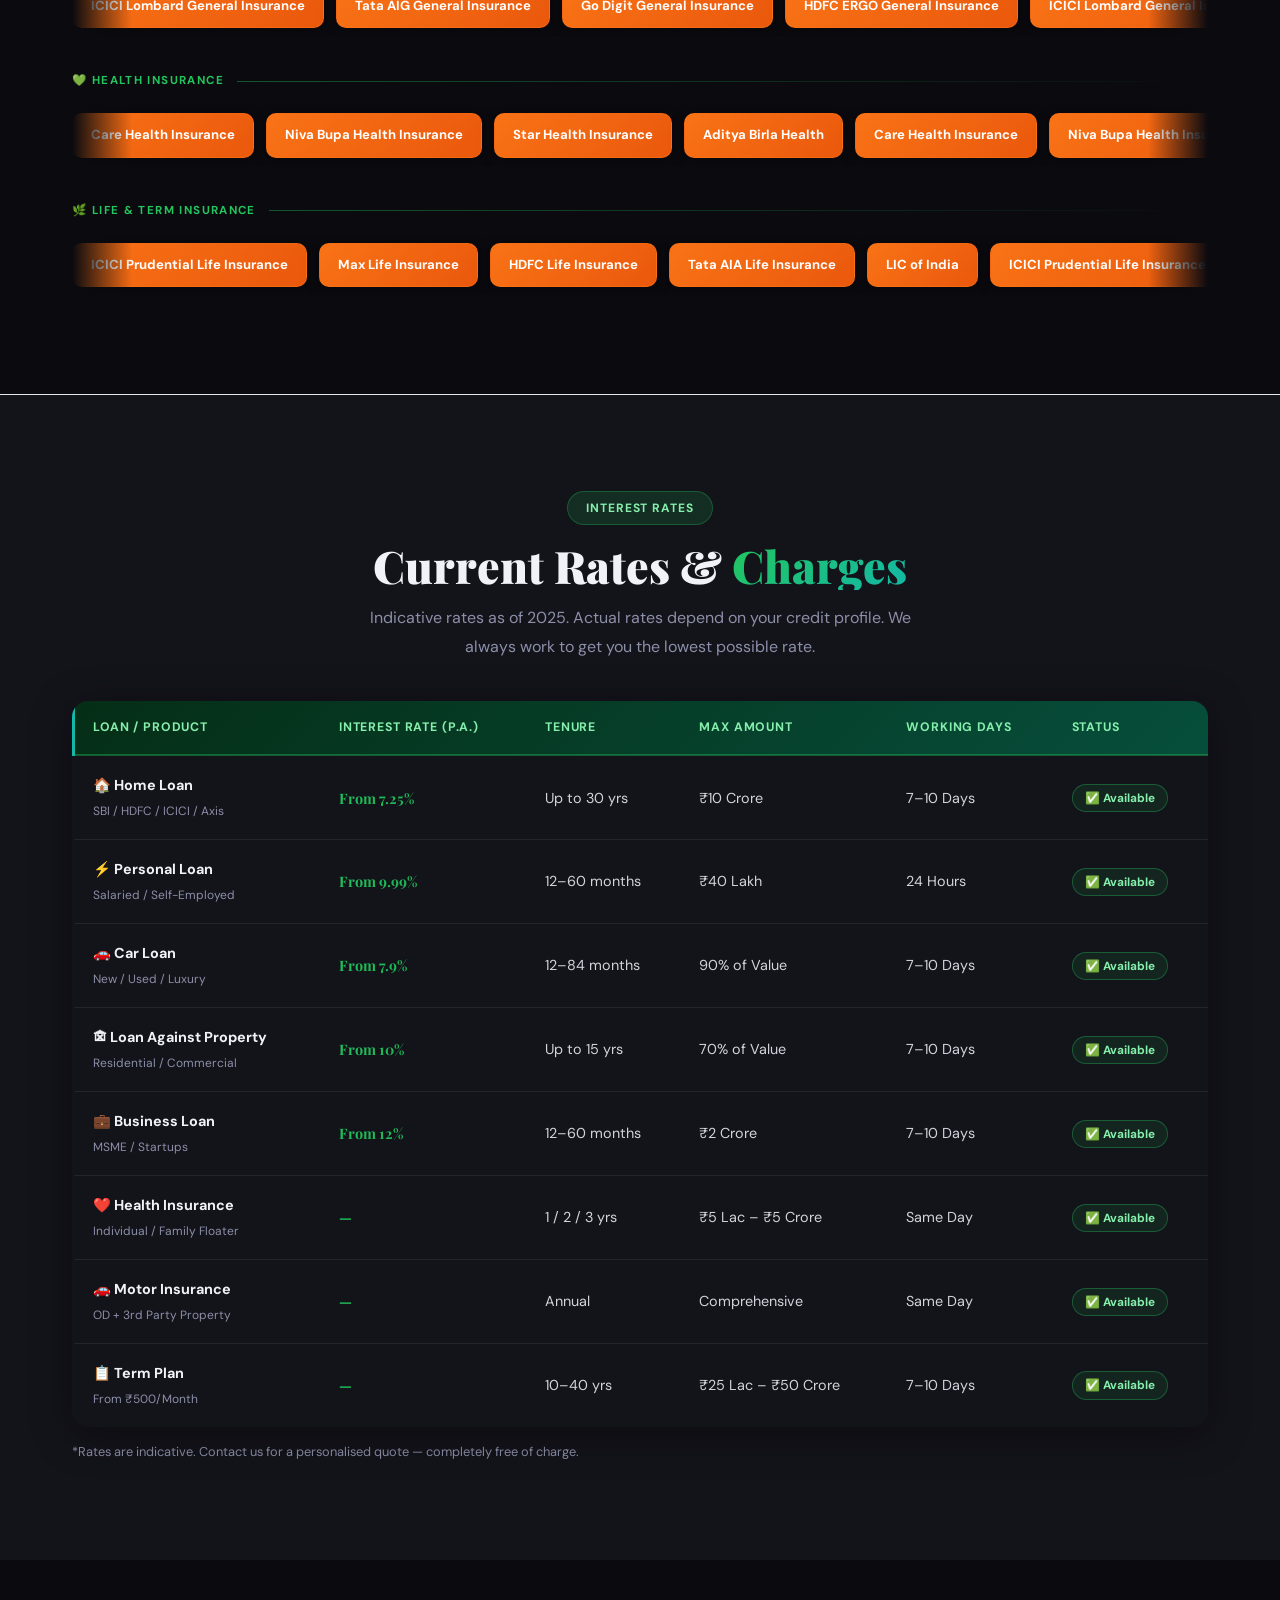
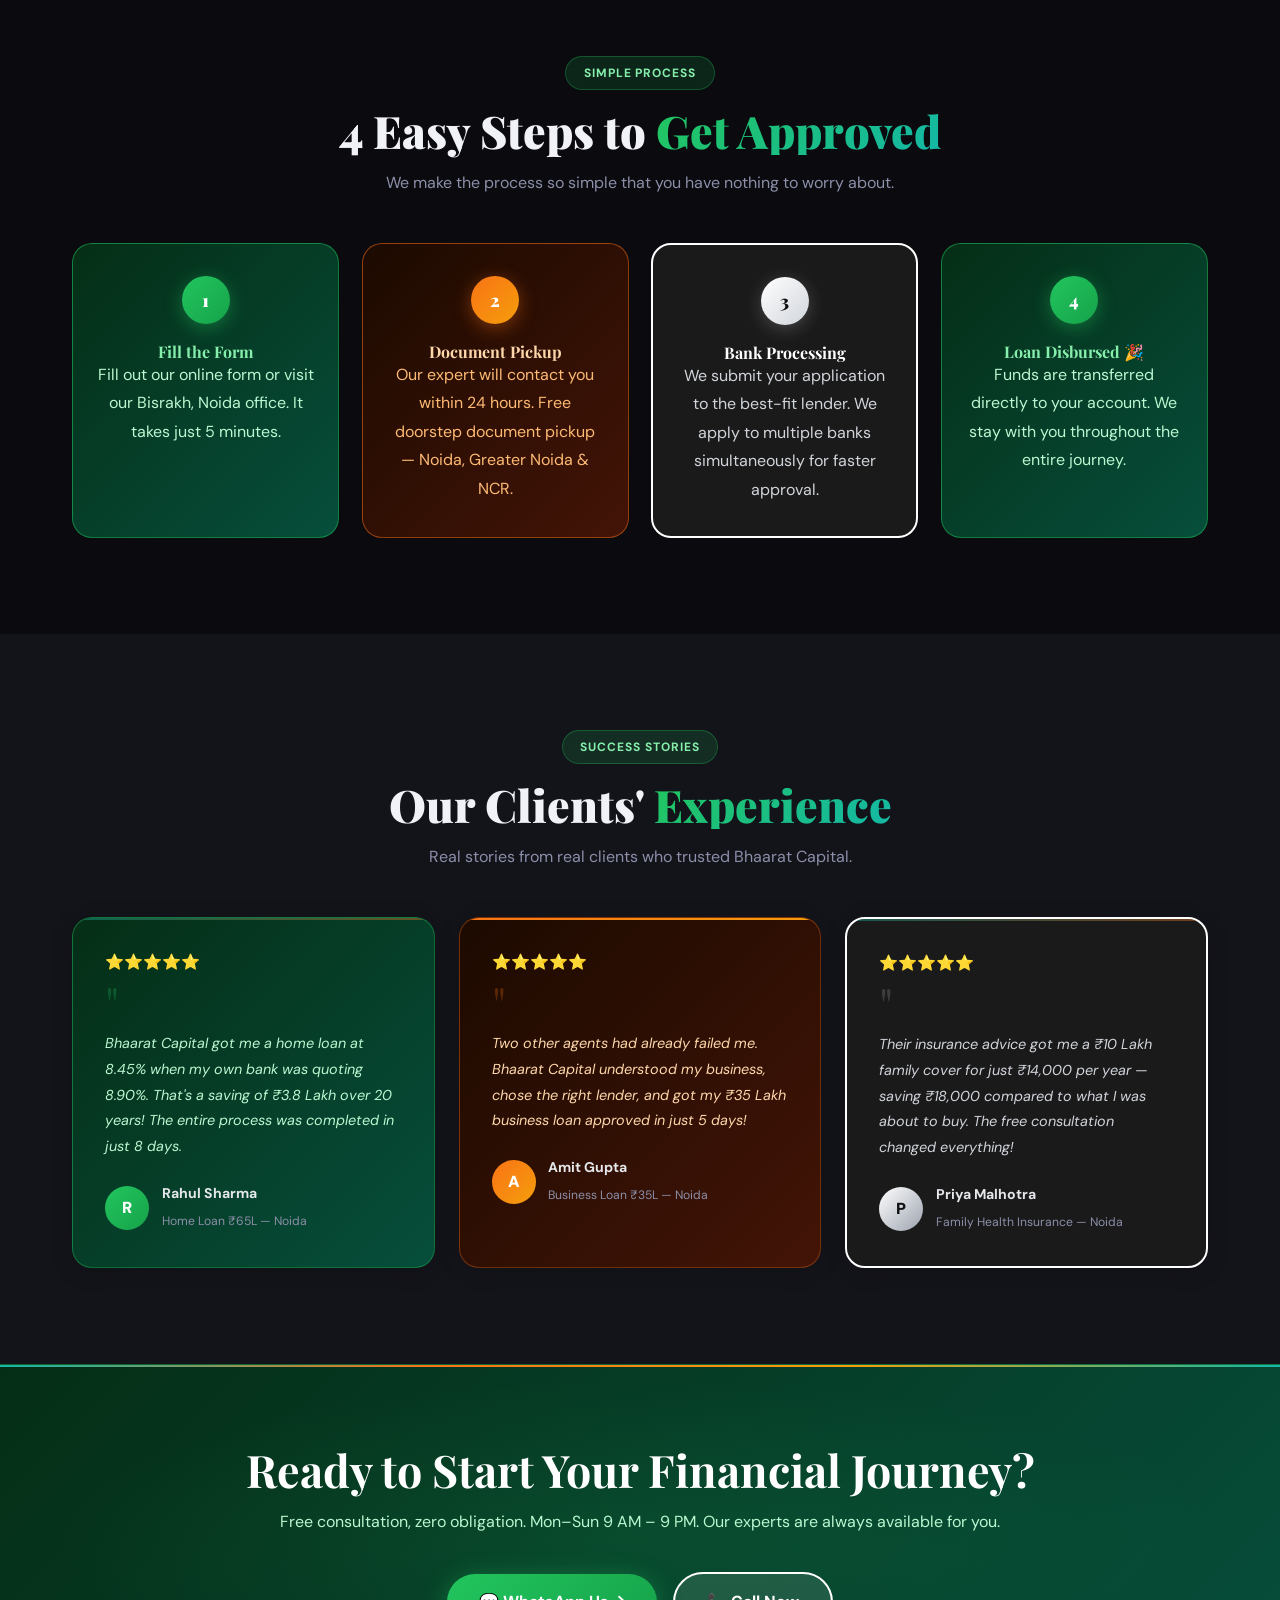
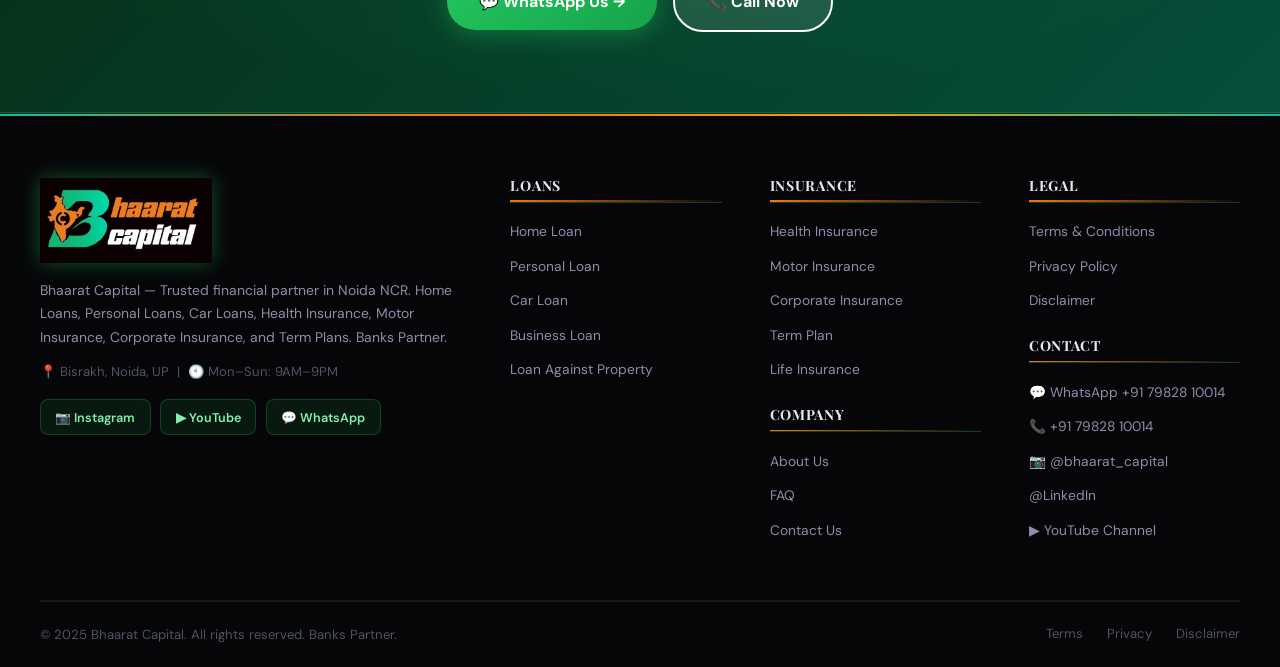
==== commit d36f949d: "Update 'Apply Now' link to point to contact.html" ====
--- a/index.html
+++ b/index.html
@@ -64,30 +64,30 @@
 .stat-div { width: 1px; height: 38px; background: rgba(255,255,255,0.08); }
 .hero-visual { display: grid; grid-template-columns: 1fr 1fr; gap: 1rem; align-content: center; padding: 1rem 0.5rem; }
 .hero-orb { display: none; }
-.hero-card { background: var(--bg-card); border-radius: 16px; padding: 1rem 1.2rem; box-shadow: 0 8px 32px rgba(0,0,0,0.5); display: flex; align-items: center; gap: 0.8rem; min-width: 0; cursor: pointer; transition: all 0.3s; text-decoration: none; animation: fadeInUp 0.6s ease both; }
+.hero-card { background: var(--bg-card); border-radius: 16px; padding: 1rem 1.2rem; box-shadow: 0 8px 32px rgba(0,0,0,0.5); display: flex; align-items: center; gap: 0.8rem; min-width: 0; cursor: pointer; transition: all 0.3s; text-decoration: none; opacity: 1; transform: none; }
 .hero-card:hover { transform: translateY(-4px); box-shadow: 0 12px 40px rgba(0,0,0,0.6); }
 /* GREEN cards */
-.hc-f1 { background: linear-gradient(135deg, #052e16, #14532d); border: 2px solid #22c55e; border-left: 4px solid #22c55e; animation-delay: 0.1s; }
+.hc-f1 { background: linear-gradient(135deg, #052e16, #14532d); border: 2px solid #22c55e; border-left: 4px solid #22c55e; }
 .hc-f1 .hc-text strong { color: #ffffff; }
 .hc-f1 .hc-text span { color: #86efac; }
 /* ORANGE cards */
-.hc-f2 { background: linear-gradient(135deg, #1c0a00, #431407); border: 2px solid var(--orange); border-left: 4px solid var(--orange); animation-delay: 0.2s; }
+.hc-f2 { background: linear-gradient(135deg, #1c0a00, #431407); border: 2px solid var(--orange); border-left: 4px solid var(--orange); }
 .hc-f2 .hc-text strong { color: #ffffff; }
 .hc-f2 .hc-text span { color: #fed7aa; }
 /* WHITE cards */
-.hc-f3 { background: linear-gradient(135deg, #1a1a1a, #2d2d2d); border: 2px solid #ffffff; border-left: 4px solid #ffffff; animation-delay: 0.3s; }
+.hc-f3 { background: linear-gradient(135deg, #1a1a1a, #2d2d2d); border: 2px solid #ffffff; border-left: 4px solid #ffffff; }
 .hc-f3 .hc-text strong { color: #ffffff; }
 .hc-f3 .hc-text span { color: #d1d5db; }
 /* GREEN card */
-.hc-f4 { background: linear-gradient(135deg, #052e16, #14532d); border: 2px solid #22c55e; border-left: 4px solid #22c55e; animation-delay: 0.4s; }
+.hc-f4 { background: linear-gradient(135deg, #052e16, #14532d); border: 2px solid #22c55e; border-left: 4px solid #22c55e; }
 .hc-f4 .hc-text strong { color: #ffffff; }
 .hc-f4 .hc-text span { color: #86efac; }
-/* ORANGE card */
-.hc-f5 { background: linear-gradient(135deg, #1c0a00, #431407); border: 2px solid var(--gold); border-left: 4px solid var(--gold); animation-delay: 0.5s; }
+/* GOLD card */
+.hc-f5 { background: linear-gradient(135deg, #1c0a00, #431407); border: 2px solid var(--gold); border-left: 4px solid var(--gold); }
 .hc-f5 .hc-text strong { color: #ffffff; }
 .hc-f5 .hc-text span { color: #fde68a; }
 /* Personal Loan card - WHITE */
-.hc-f6 { background: linear-gradient(135deg, #1a1a1a, #2d2d2d); border: 2px solid #ffffff; border-left: 4px solid #ffffff; animation-delay: 0.6s; }
+.hc-f6 { background: linear-gradient(135deg, #1a1a1a, #2d2d2d); border: 2px solid #ffffff; border-left: 4px solid #ffffff; }
 .hc-f6 .hc-text strong { color: #ffffff; }
 .hc-f6 .hc-text span { color: #d1d5db; }
 .hc-icon { font-size: 1.8rem; flex-shrink: 0; }
@@ -286,7 +286,7 @@
       <li><a href="our-story.html">Our Story</a></li>
       <li><a href="about.html">About Us</a></li>
     </ul>
-    <a href="https://wa.me/917982810014" target="_blank" class="nav-cta btn-primary" style="border-radius:50px;padding:.6rem 1.4rem;font-size:.85rem;">Apply Now &#8594;</a>
+    <a href="https://contact.html" target="_blank" class="nav-cta btn-primary" style="border-radius:50px;padding:.6rem 1.4rem;font-size:.85rem;">Apply Now &#8594;</a>
     <button class="hamburger" id="hamburger" aria-label="Menu" style="color:#fff;background:none;border:none;font-size:1.4rem;cursor:pointer;">&#9776;</button>
   </div>
   <div class="mobile-menu" id="mobileMenu" style="background:#0A0A0F;border-top:1px solid rgba(34,197,94,0.15);padding:1rem 1.5rem 1.5rem;display:none;flex-direction:column;gap:.2rem;">
--- a/style.css
+++ b/style.css
@@ -516,41 +516,41 @@
 
 /* Hero Visual */
 .hero-visual {
-  position: relative;
-  min-height: 480px;
-  display: flex;
-  align-items: center;
-  justify-content: center;
-}
-.hero-orb {
-  width: 300px; height: 300px;
-  border-radius: 50%;
-  background: radial-gradient(circle, rgba(249,115,22,.18) 0%, rgba(29,184,117,.08) 60%, transparent 100%);
-  animation: pulse-orb 5s ease-in-out infinite;
-  border: 1px solid rgba(249,115,22,.15);
-}
+  display: grid;
+  grid-template-columns: 1fr 1fr;
+  gap: 1rem;
+  align-content: center;
+  padding: 1rem 0.5rem;
+}
+.hero-orb { display: none; }
 .hero-card {
-  position: absolute;
+  position: static;
   background: rgba(255,255,255,.06);
   border-radius: var(--radius);
-  padding: 1.1rem 1.5rem;
-  box-shadow: 0 8px 40px rgba(0,0,0,.3);
+  padding: 1rem 1.2rem;
+  box-shadow: 0 8px 32px rgba(0,0,0,.3);
   display: flex;
   align-items: center;
-  gap: 1rem;
+  gap: 0.8rem;
   border: 1px solid rgba(255,255,255,.1);
-  min-width: 200px;
+  min-width: 0;
   transition: var(--transition);
   backdrop-filter: blur(16px);
-  cursor: default;
-}
-.hero-card:hover { transform: scale(1.05) !important; box-shadow: 0 12px 48px rgba(0,0,0,.4); border-color: rgba(249,115,22,.3); }
-.hc-f1 { top: 5%; left: 0; animation: float 3.5s ease-in-out infinite; border-left: 3px solid var(--orange); }
-.hc-f2 { top: 42%; right: 0; animation: float 3.5s ease-in-out infinite 1.2s; border-left: 3px solid var(--teal); }
-.hc-f3 { bottom: 8%; left: 8%; animation: float 3.5s ease-in-out infinite 2.4s; border-left: 3px solid var(--gold); }
-.hc-icon { font-size: 2.2rem; }
-.hc-text strong { display: block; font-size: 0.9rem; font-weight: 700; color: #F8FAFC; }
-.hc-text span { font-size: 0.77rem; color: rgba(248,250,252,.6); }
+  cursor: pointer;
+  text-decoration: none;
+  opacity: 1;
+  transform: none;
+}
+.hero-card:hover { transform: translateY(-4px) !important; box-shadow: 0 12px 40px rgba(0,0,0,.4); border-color: rgba(249,115,22,.3); }
+.hc-f1 { border-left: 3px solid var(--orange); }
+.hc-f2 { border-left: 3px solid var(--teal); }
+.hc-f3 { border-left: 3px solid var(--gold); }
+.hc-f4 { border-left: 3px solid var(--orange); }
+.hc-f5 { border-left: 3px solid var(--gold); }
+.hc-f6 { border-left: 3px solid rgba(255,255,255,.5); }
+.hc-icon { font-size: 1.8rem; flex-shrink: 0; }
+.hc-text strong { display: block; font-size: 0.85rem; font-weight: 700; color: #F8FAFC; }
+.hc-text span { font-size: 0.73rem; color: rgba(248,250,252,.6); }
 
 /* ---------- MARQUEE ---------- */
 .marquee-strip {
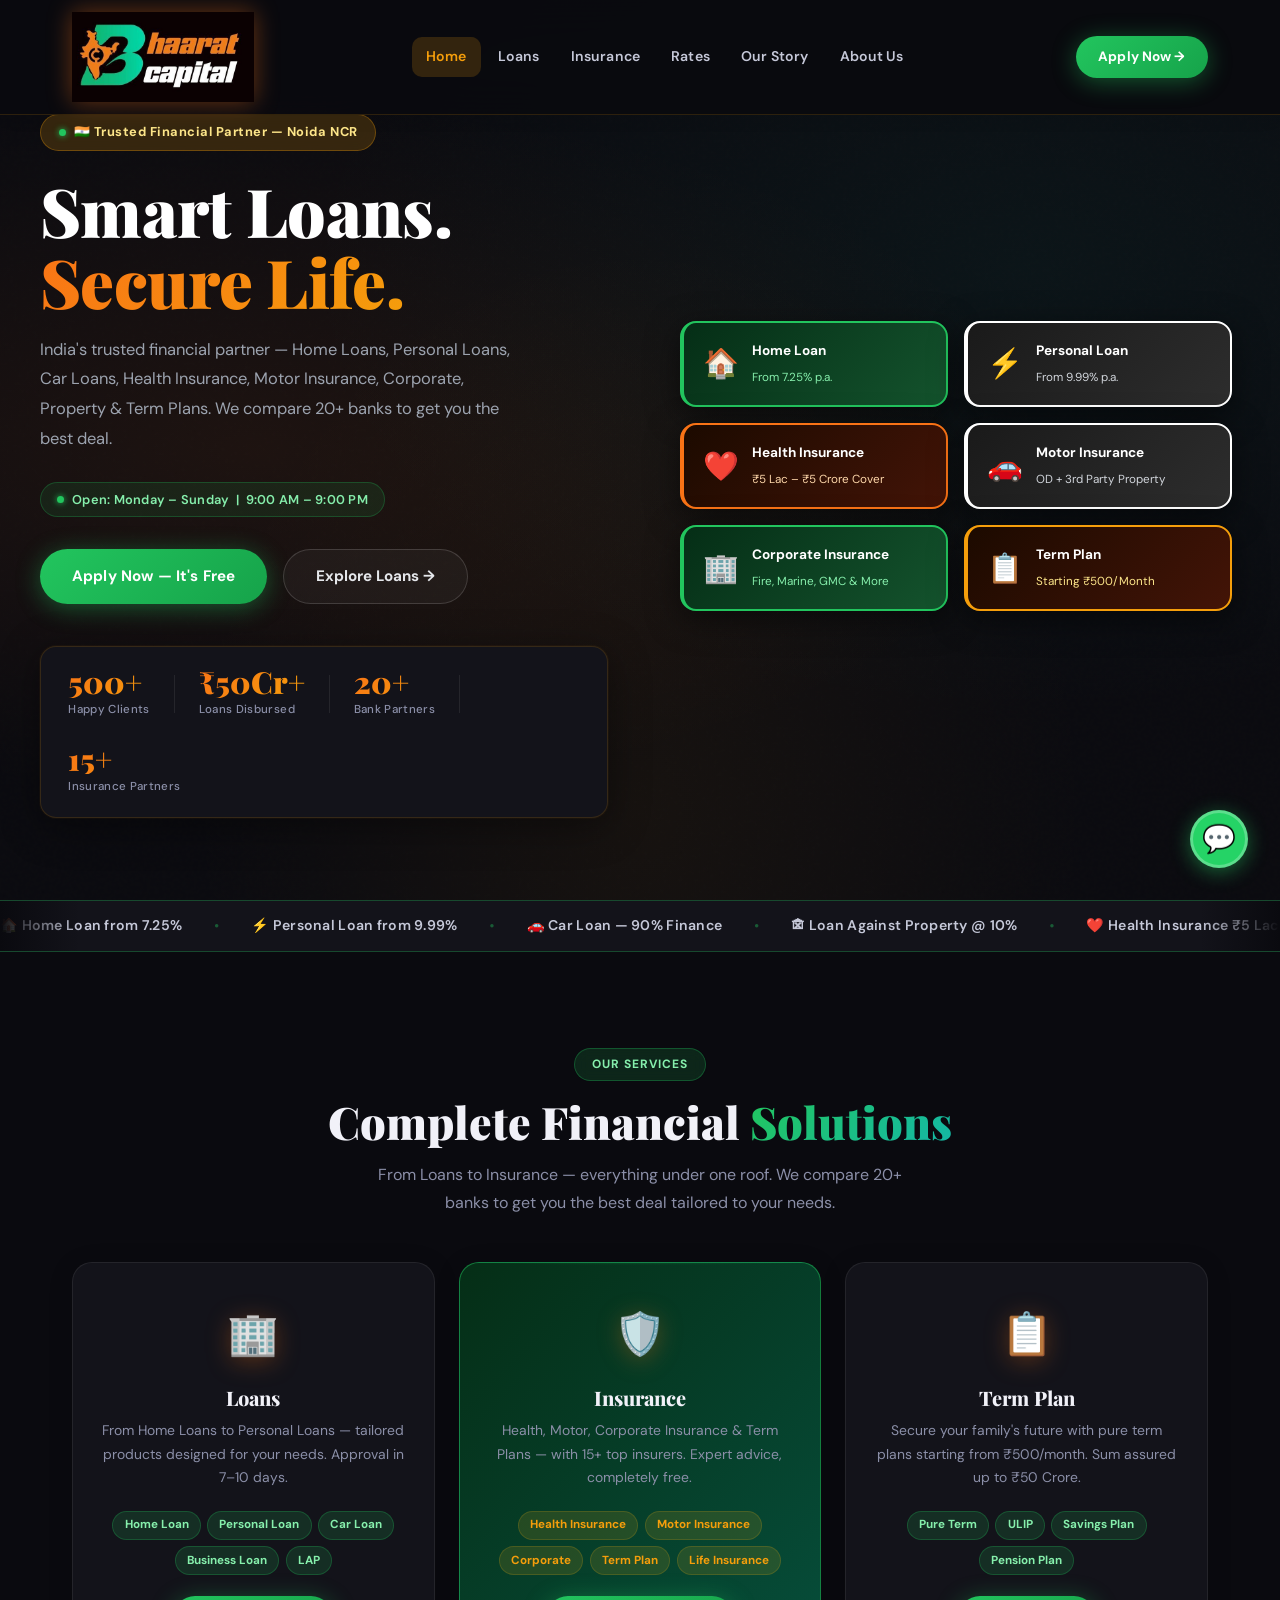
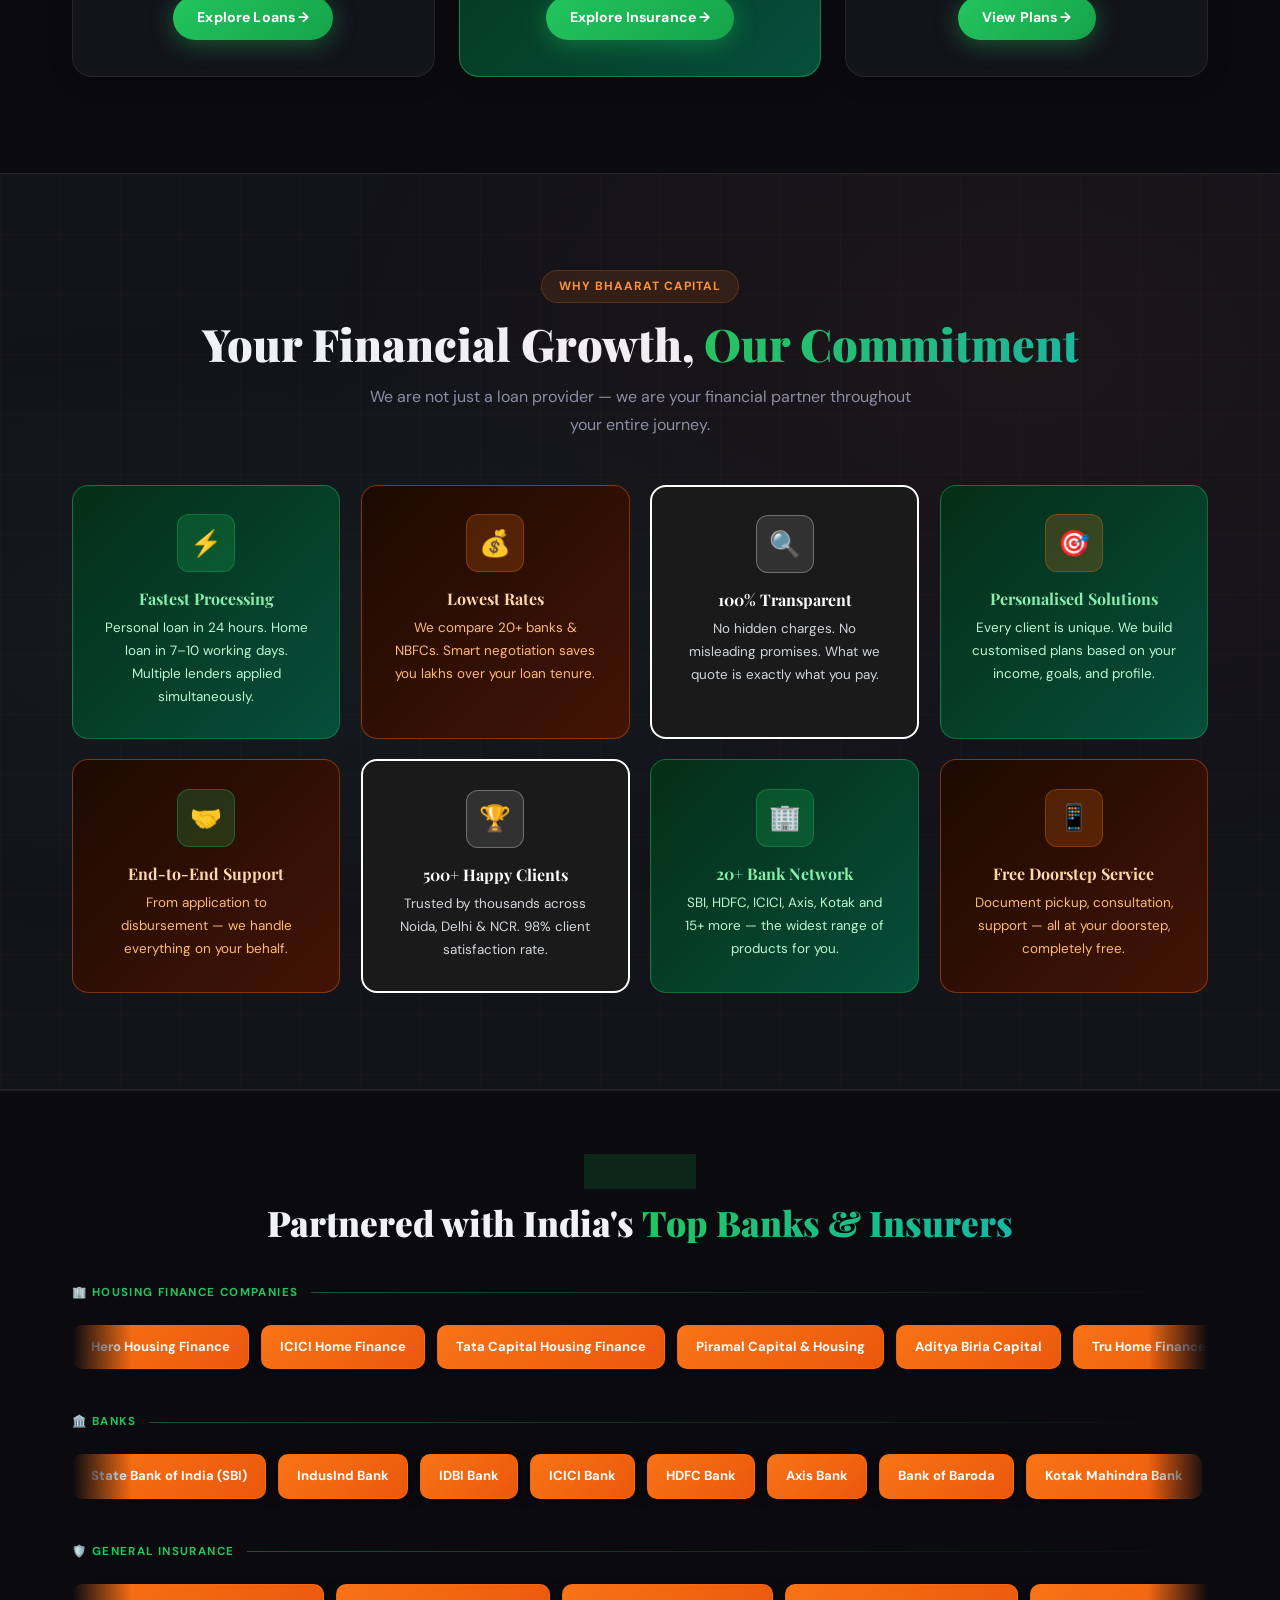
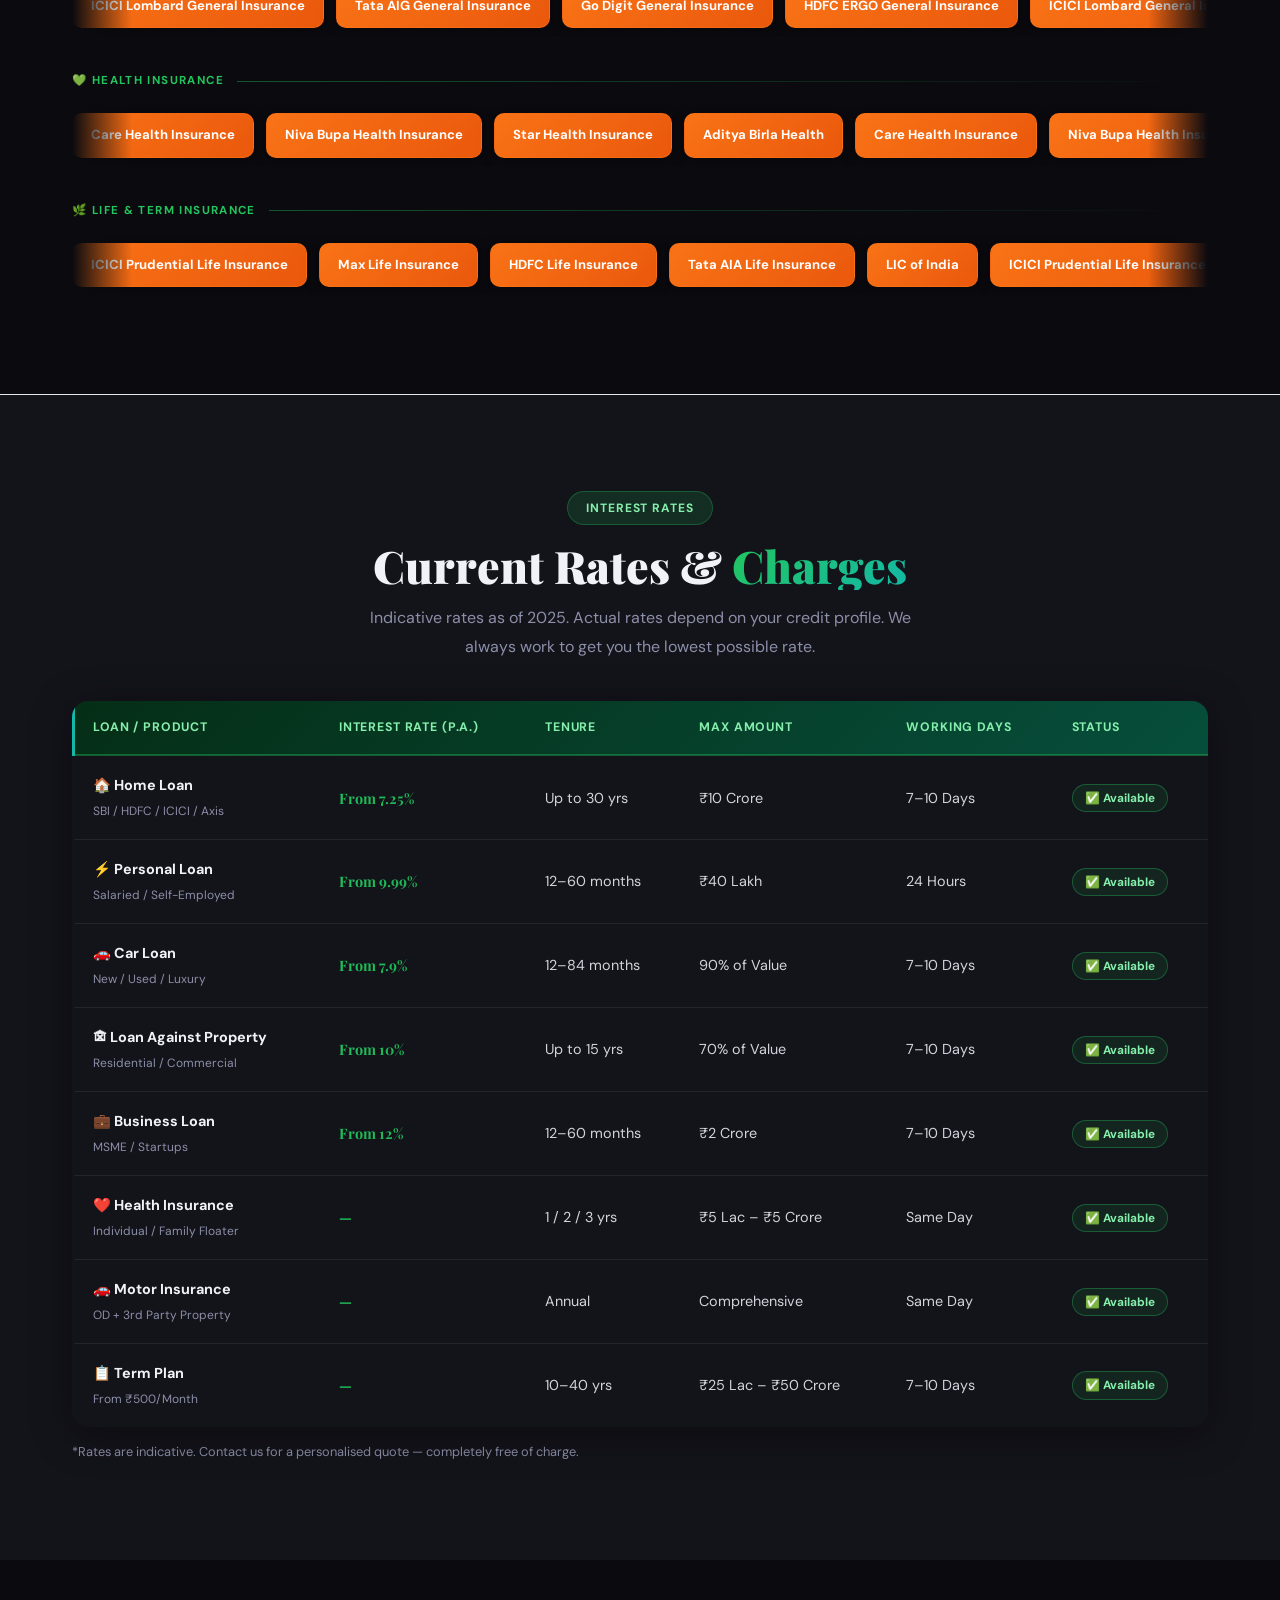
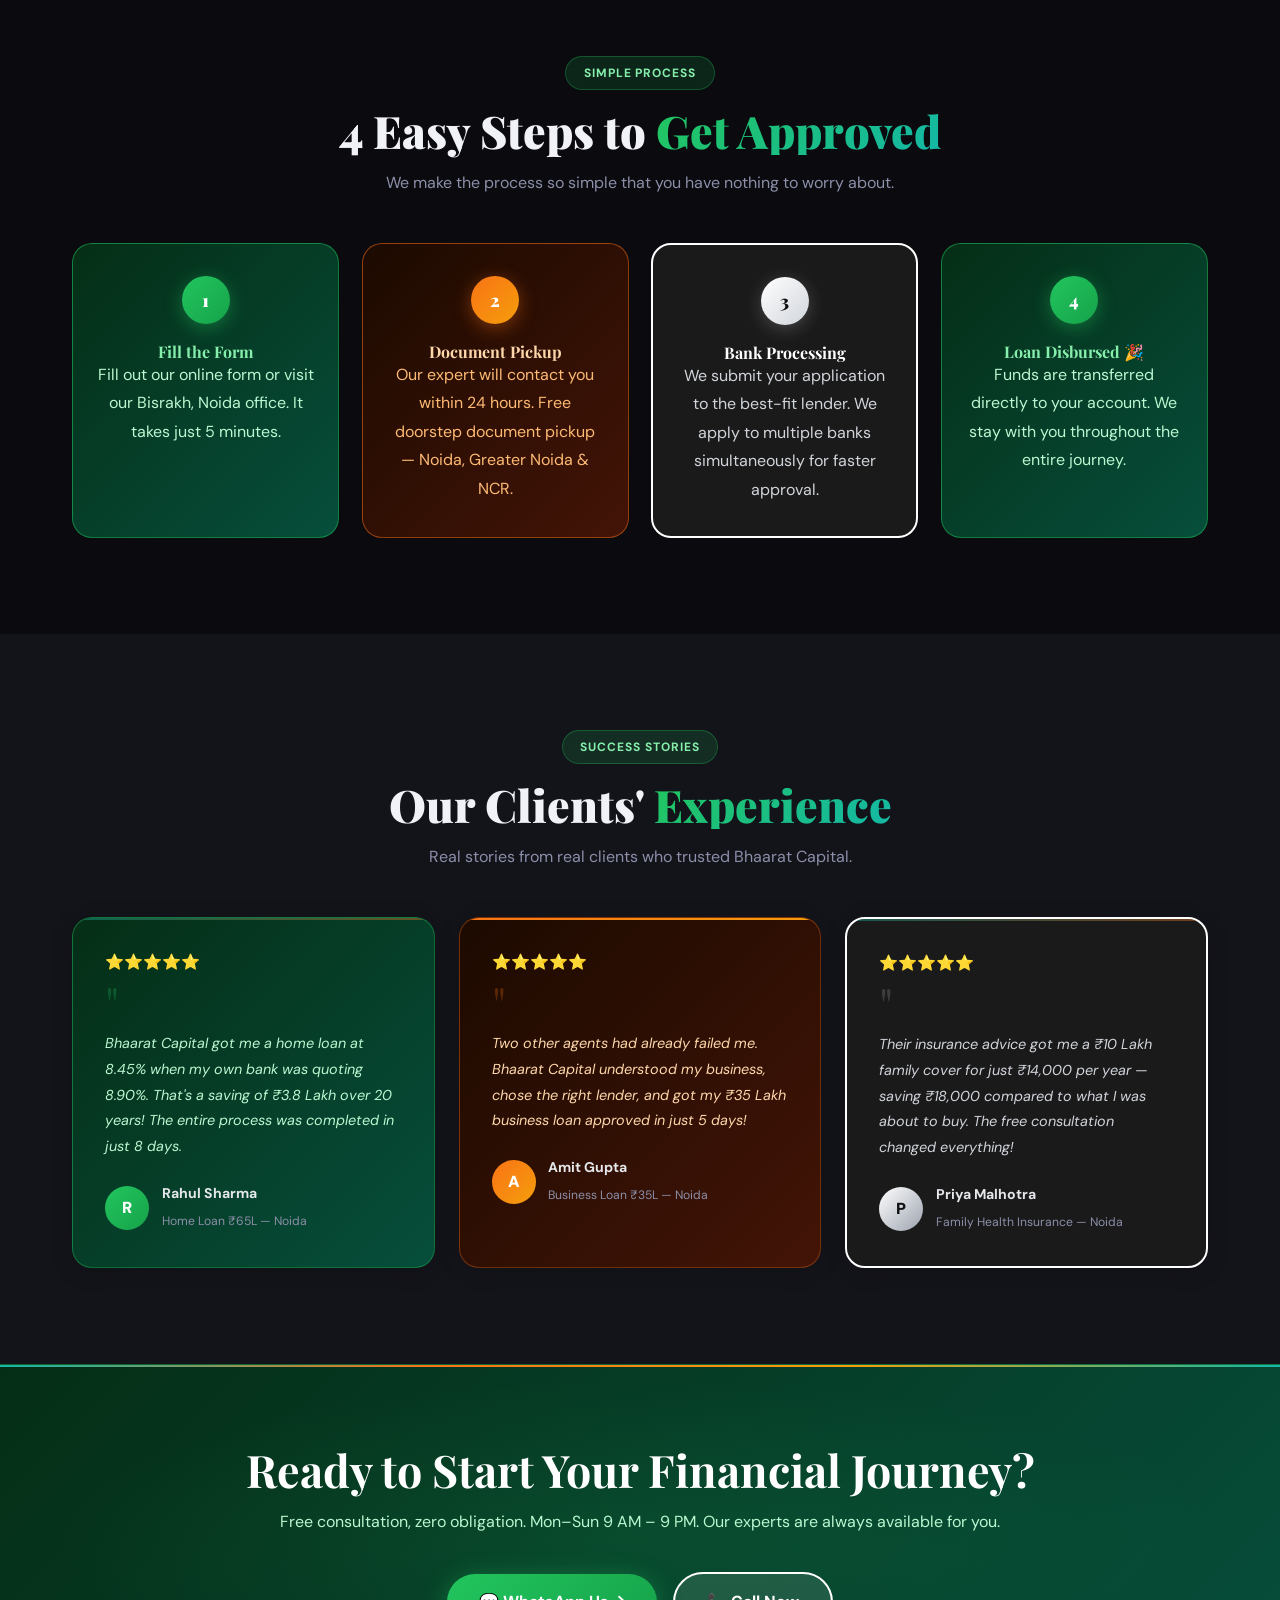
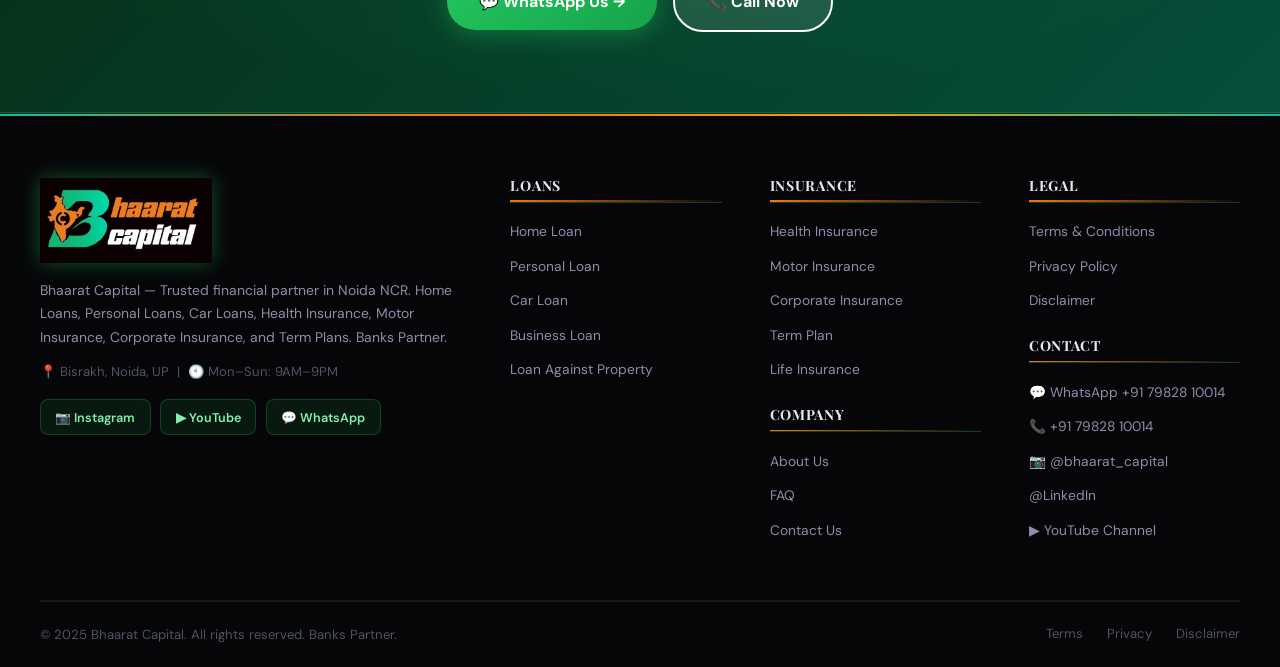
==== commit 9d792f19: "update" ====
--- a/index.html
+++ b/index.html
@@ -286,7 +286,7 @@
       <li><a href="our-story.html">Our Story</a></li>
       <li><a href="about.html">About Us</a></li>
     </ul>
-    <a href="https://contact.html" target="_blank" class="nav-cta btn-primary" style="border-radius:50px;padding:.6rem 1.4rem;font-size:.85rem;">Apply Now &#8594;</a>
+    <a href="contact.html" target="_blank" class="nav-cta btn-primary" style="border-radius:50px;padding:.6rem 1.4rem;font-size:.85rem;">Apply Now &#8594;</a>
     <button class="hamburger" id="hamburger" aria-label="Menu" style="color:#fff;background:none;border:none;font-size:1.4rem;cursor:pointer;">&#9776;</button>
   </div>
   <div class="mobile-menu" id="mobileMenu" style="background:#0A0A0F;border-top:1px solid rgba(34,197,94,0.15);padding:1rem 1.5rem 1.5rem;display:none;flex-direction:column;gap:.2rem;">
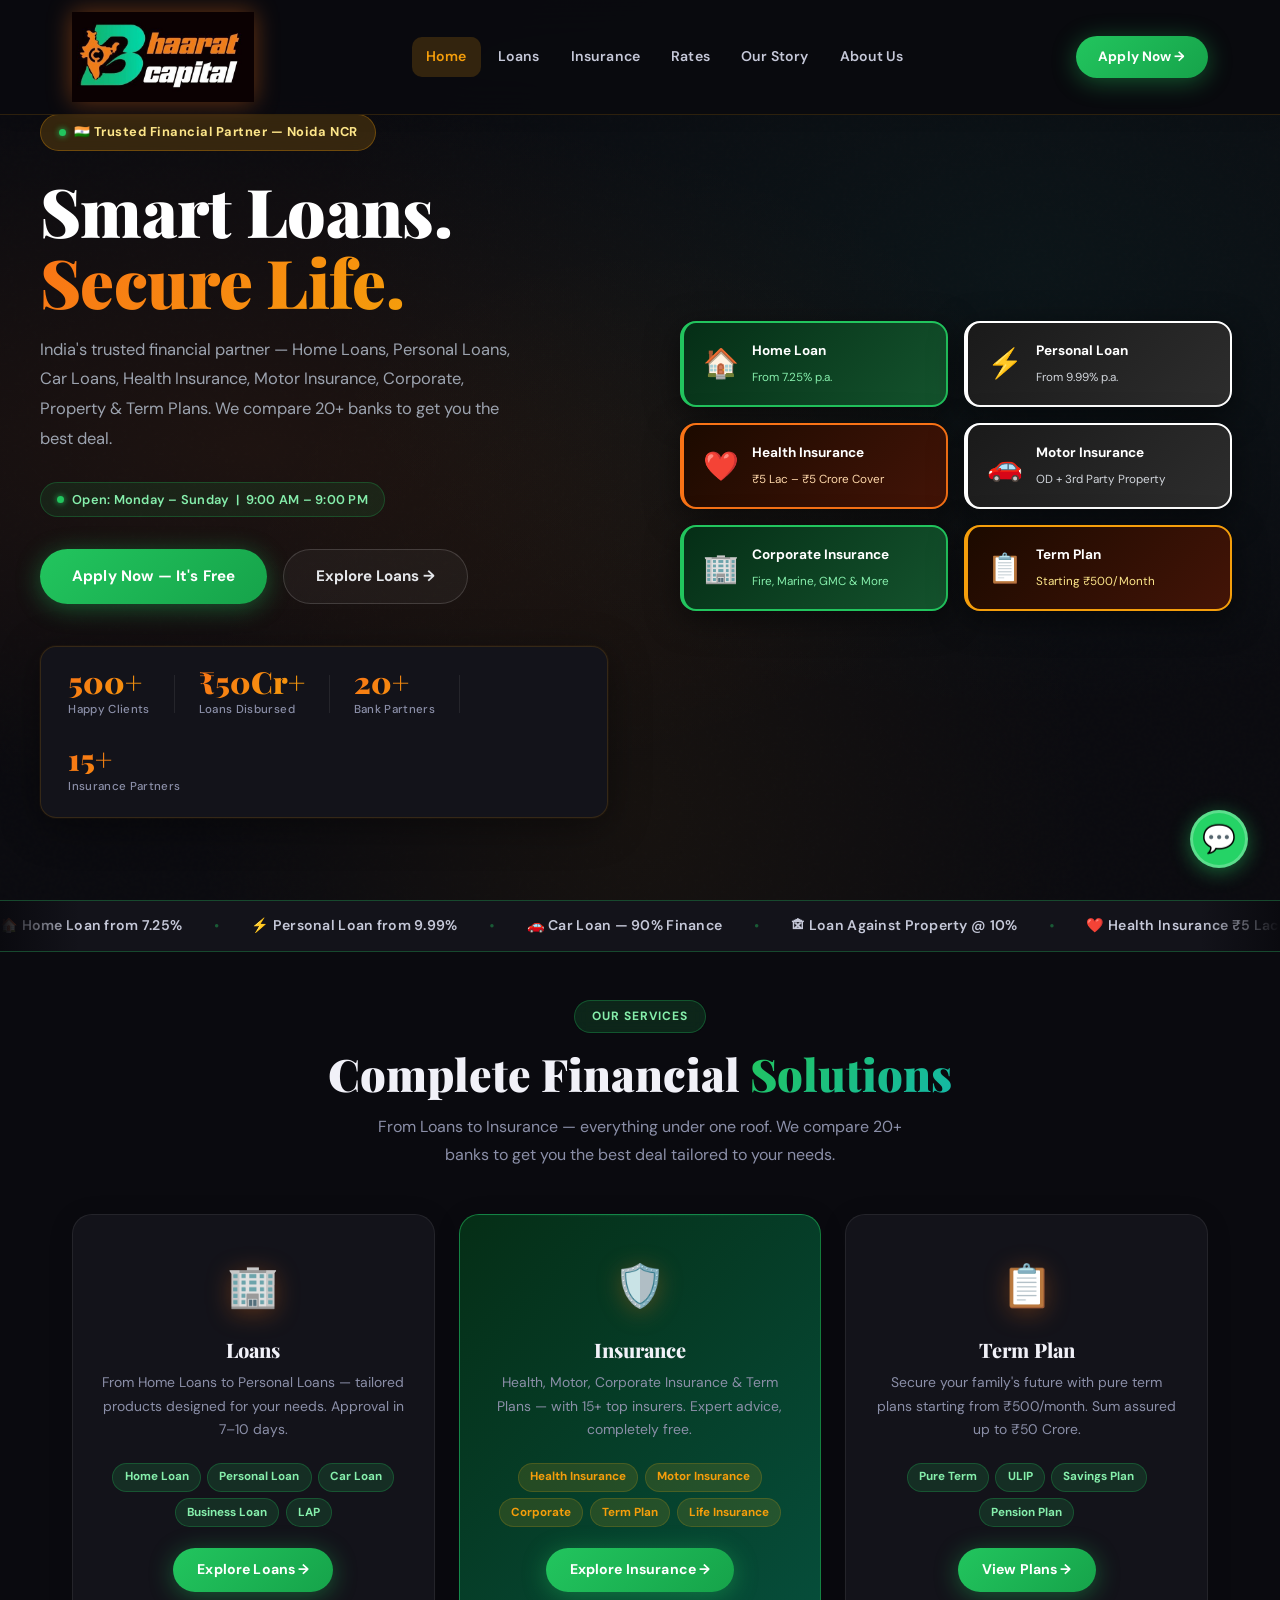
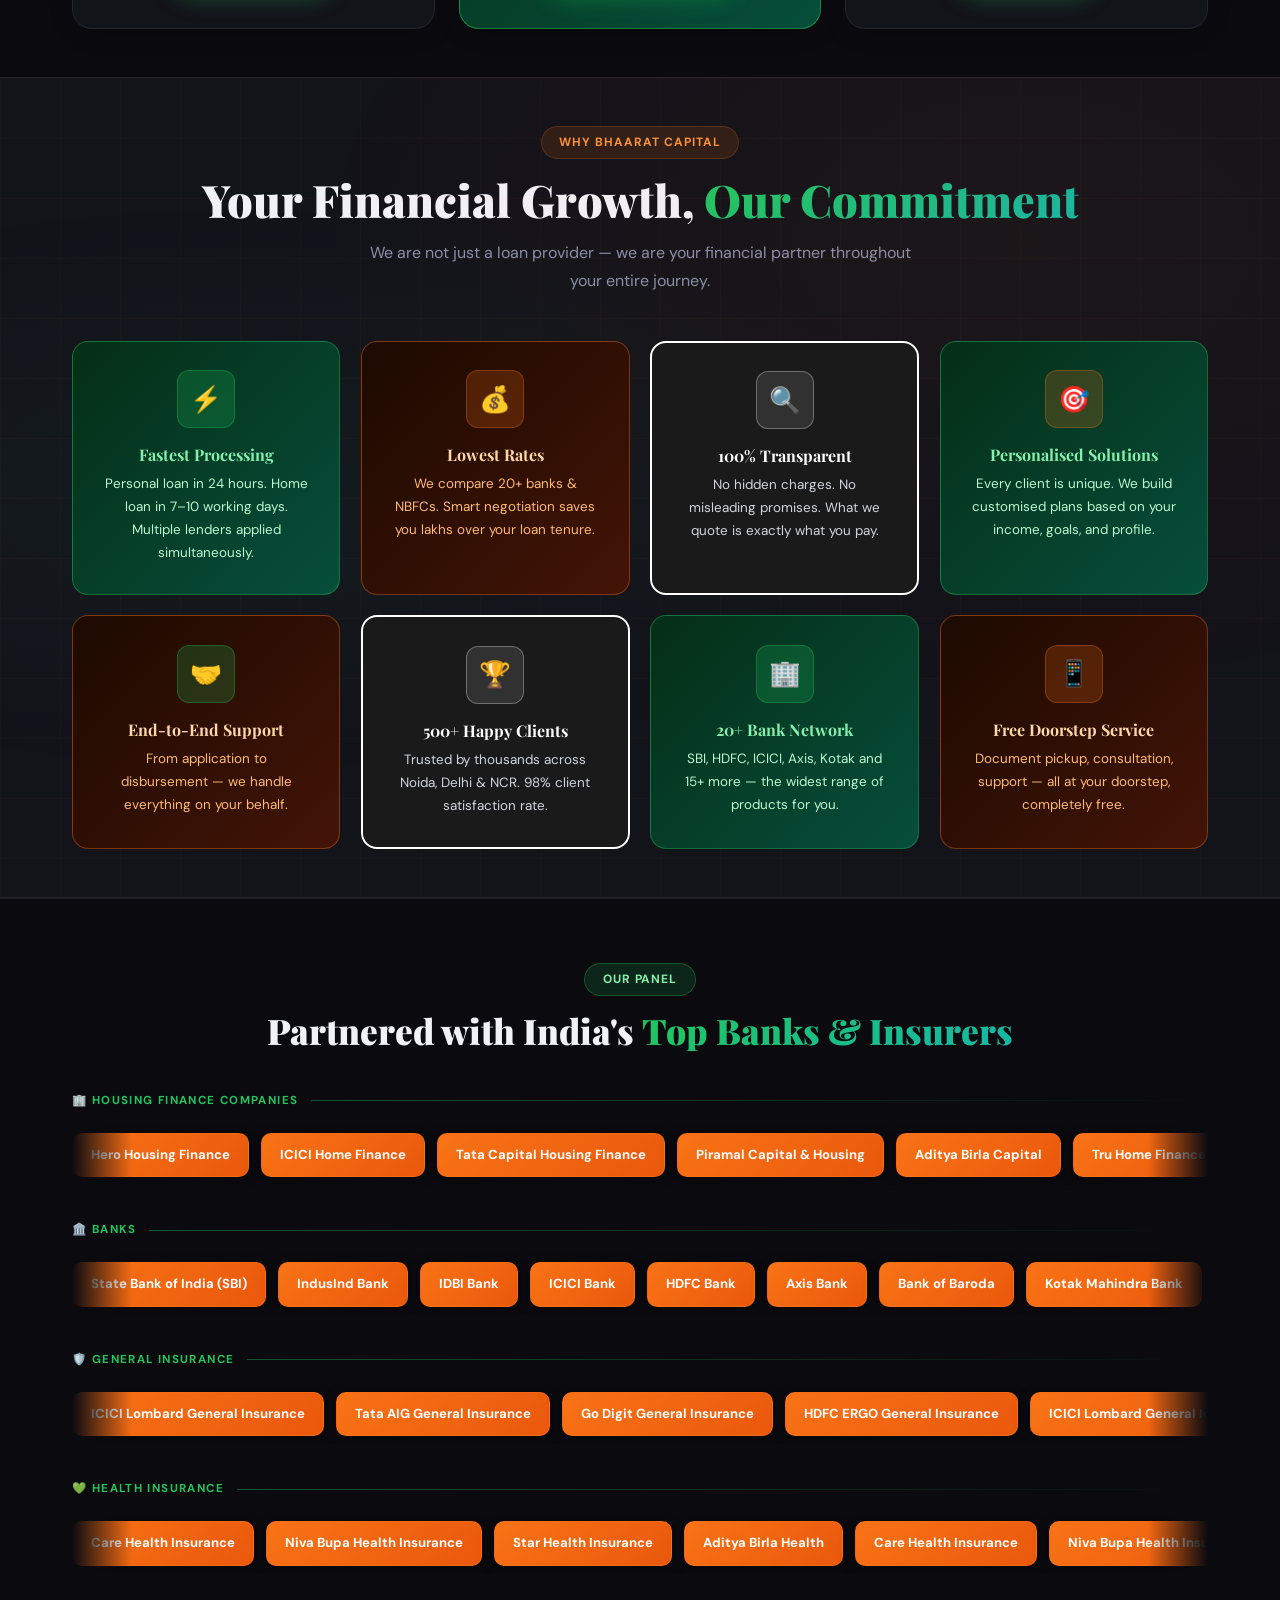
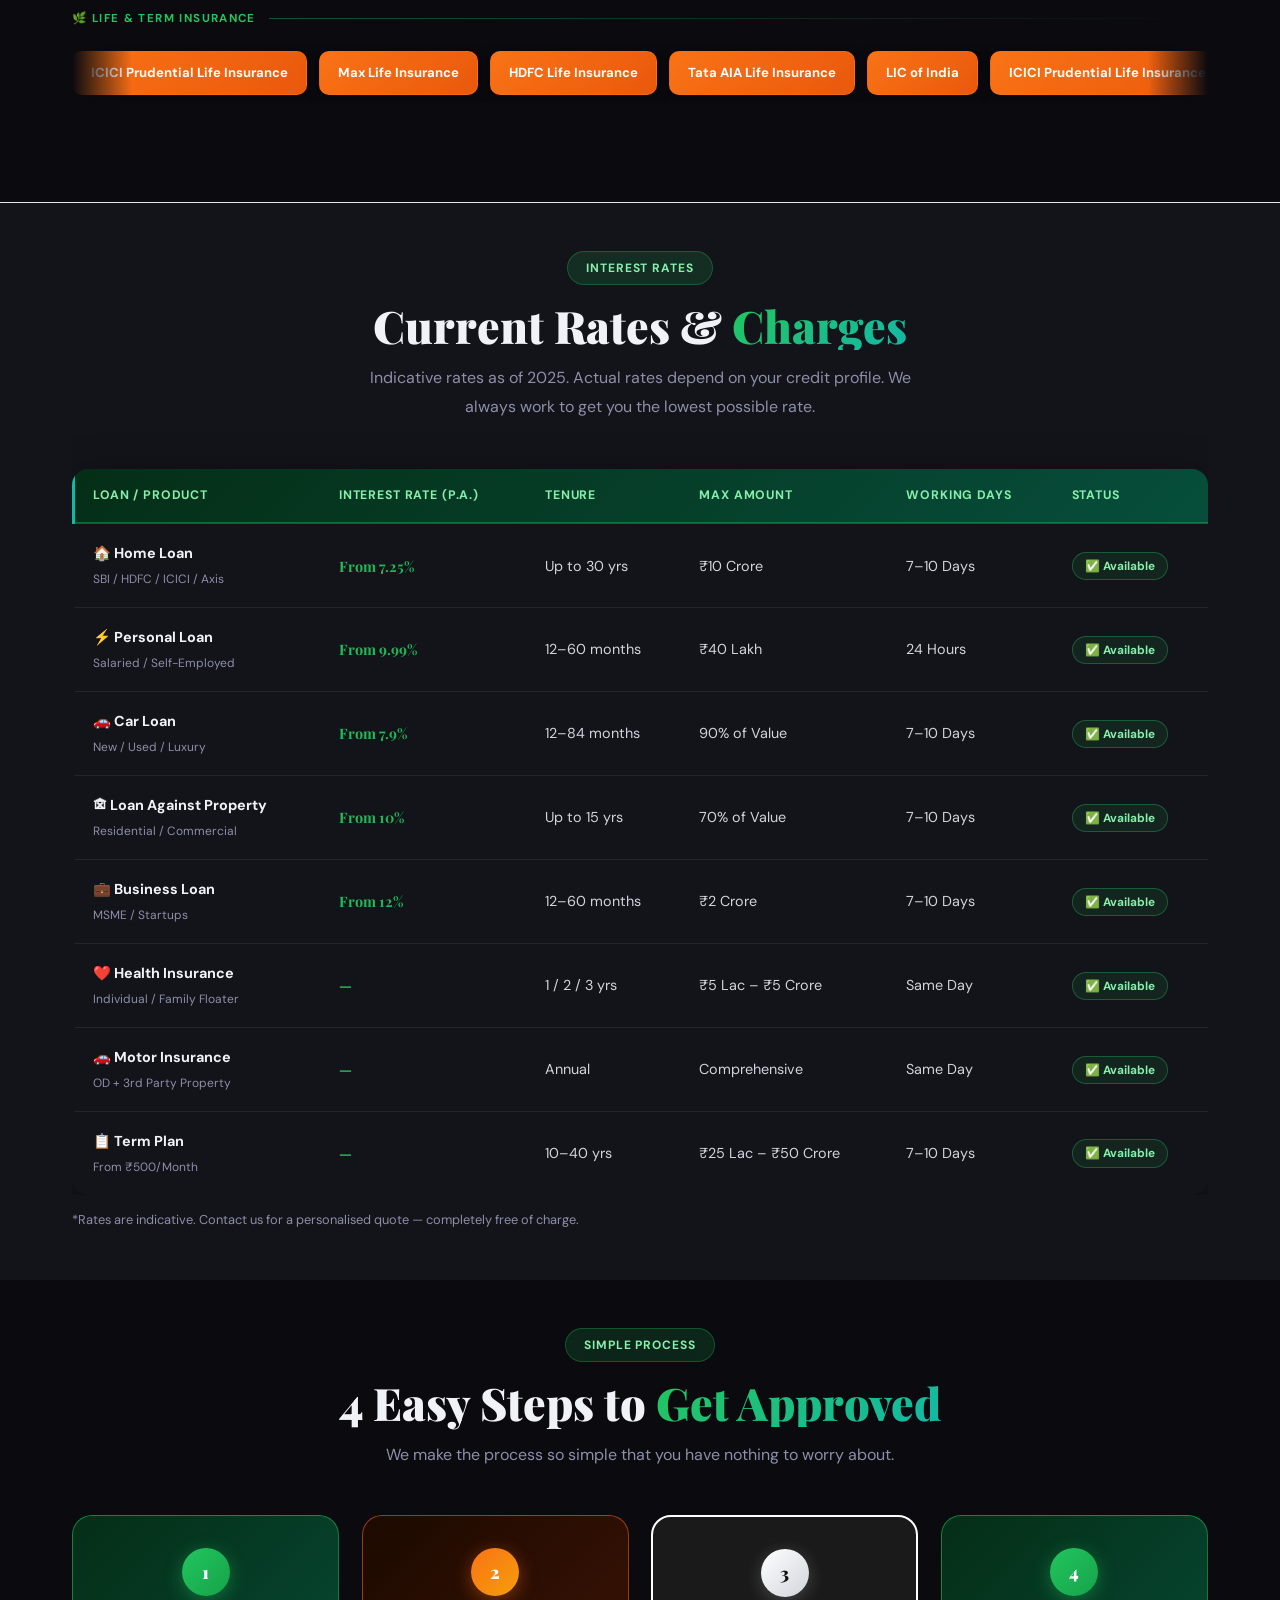
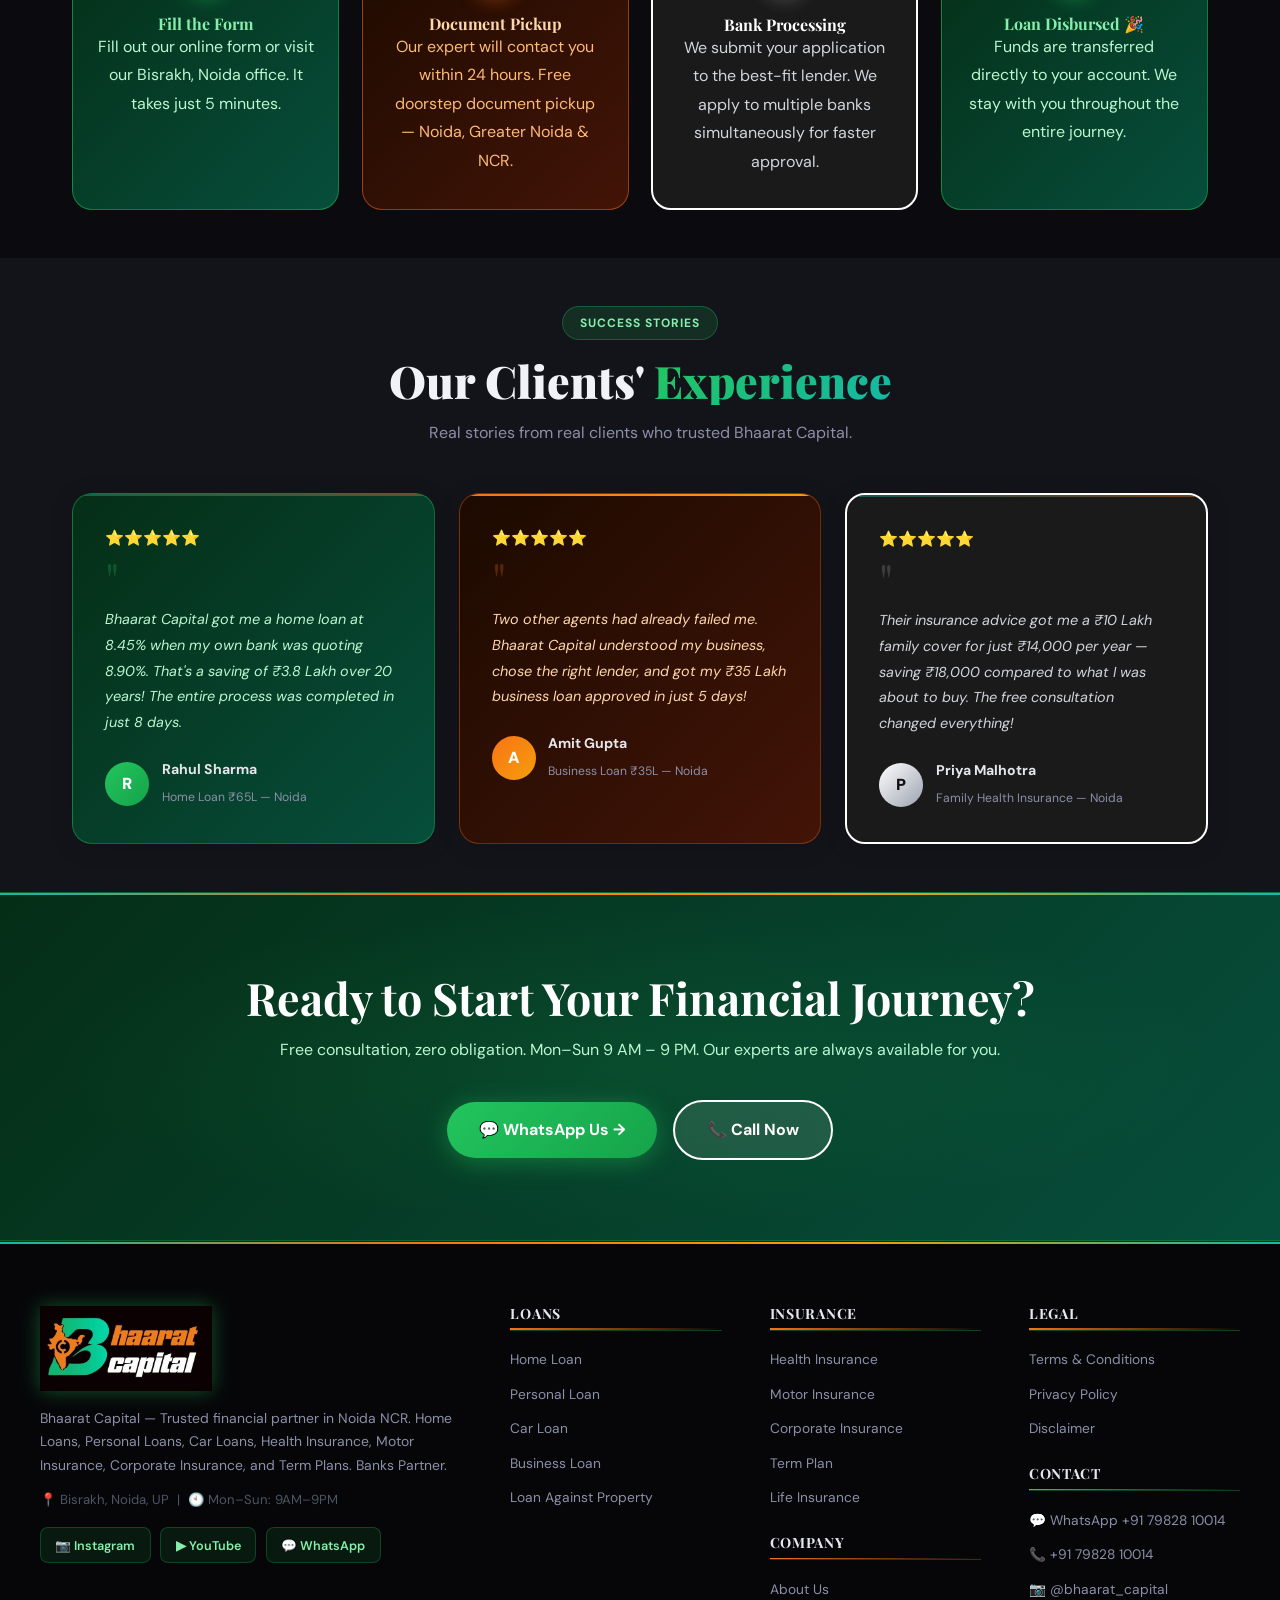
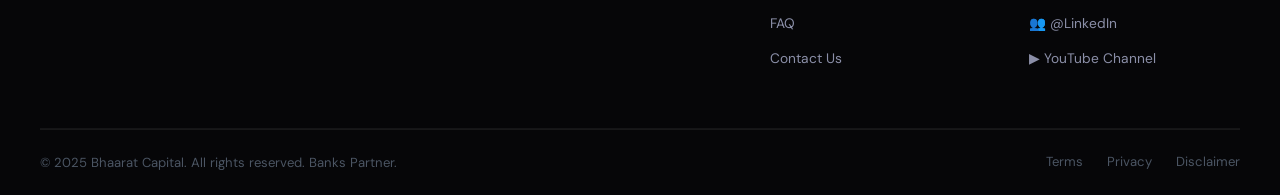
==== commit 0b5ada94: "update index.html" ====
--- a/index.html
+++ b/index.html
@@ -66,27 +66,21 @@
 .hero-orb { display: none; }
 .hero-card { background: var(--bg-card); border-radius: 16px; padding: 1rem 1.2rem; box-shadow: 0 8px 32px rgba(0,0,0,0.5); display: flex; align-items: center; gap: 0.8rem; min-width: 0; cursor: pointer; transition: all 0.3s; text-decoration: none; opacity: 1; transform: none; }
 .hero-card:hover { transform: translateY(-4px); box-shadow: 0 12px 40px rgba(0,0,0,0.6); }
-/* GREEN cards */
 .hc-f1 { background: linear-gradient(135deg, #052e16, #14532d); border: 2px solid #22c55e; border-left: 4px solid #22c55e; }
 .hc-f1 .hc-text strong { color: #ffffff; }
 .hc-f1 .hc-text span { color: #86efac; }
-/* ORANGE cards */
 .hc-f2 { background: linear-gradient(135deg, #1c0a00, #431407); border: 2px solid var(--orange); border-left: 4px solid var(--orange); }
 .hc-f2 .hc-text strong { color: #ffffff; }
 .hc-f2 .hc-text span { color: #fed7aa; }
-/* WHITE cards */
 .hc-f3 { background: linear-gradient(135deg, #1a1a1a, #2d2d2d); border: 2px solid #ffffff; border-left: 4px solid #ffffff; }
 .hc-f3 .hc-text strong { color: #ffffff; }
 .hc-f3 .hc-text span { color: #d1d5db; }
-/* GREEN card */
 .hc-f4 { background: linear-gradient(135deg, #052e16, #14532d); border: 2px solid #22c55e; border-left: 4px solid #22c55e; }
 .hc-f4 .hc-text strong { color: #ffffff; }
 .hc-f4 .hc-text span { color: #86efac; }
-/* GOLD card */
 .hc-f5 { background: linear-gradient(135deg, #1c0a00, #431407); border: 2px solid var(--gold); border-left: 4px solid var(--gold); }
 .hc-f5 .hc-text strong { color: #ffffff; }
 .hc-f5 .hc-text span { color: #fde68a; }
-/* Personal Loan card - WHITE */
 .hc-f6 { background: linear-gradient(135deg, #1a1a1a, #2d2d2d); border: 2px solid #ffffff; border-left: 4px solid #ffffff; }
 .hc-f6 .hc-text strong { color: #ffffff; }
 .hc-f6 .hc-text span { color: #d1d5db; }
@@ -119,7 +113,6 @@
 .why-section .section-sub { color: var(--text-muted); }
 .why-grid { display: grid; grid-template-columns: repeat(4, 1fr); gap: 1.3rem; margin-top: 2.8rem; }
 .why-card { border-radius: 16px; padding: 1.8rem; transition: all 0.3s; text-align: center; }
-/* Why cards color variants */
 .why-card:nth-child(1) { background: linear-gradient(135deg, #052e16, #064e3b); border: 1px solid rgba(34,197,94,0.4); }
 .why-card:nth-child(2) { background: linear-gradient(135deg, #1c0a00, #431407); border: 1px solid rgba(249,115,22,0.4); }
 .why-card:nth-child(3) { background: #1a1a1a; border: 2px solid #ffffff; }
@@ -155,6 +148,7 @@
 .partner-chip { background: linear-gradient(135deg, #F97316, #EA580C); border: 1px solid rgba(249,115,22,0.5); border-radius: 10px; padding: 10px 18px; font-size: 0.82rem; font-weight: 700; white-space: nowrap; color: #ffffff; transition: all 0.25s; flex-shrink: 0; }
 .partner-chip:hover { border-color: #fff; color: #fff; background: linear-gradient(135deg, #EA580C, #C2410C); box-shadow: 0 4px 15px rgba(249,115,22,0.4); transform: translateY(-2px); }
 .rates-section { background: var(--bg-card); }
+.rates-table-wrap { overflow-x: auto; -webkit-overflow-scrolling: touch; }
 .rates-table { width:100%; border-collapse:collapse; margin-top:2.5rem; border-radius:16px; overflow:hidden; box-shadow:0 8px 40px rgba(0,0,0,0.4); }
 .rates-table thead tr { background: linear-gradient(135deg, #052e16, #064e3b); border-bottom: 2px solid rgba(34,197,94,0.4); }
 .rates-table th { padding:16px 18px; text-align:left; font-size:0.77rem; letter-spacing:0.07em; color:#86efac; font-weight:700; text-transform:uppercase; }
@@ -234,6 +228,10 @@
 .anim { opacity:0; transform:translateY(24px); transition:opacity .55s ease, transform .55s ease; }
 .anim.vis { opacity:1; transform:translateY(0); }
 .heading-gradient { display:inline-block; background: linear-gradient(135deg, var(--green), var(--teal)); -webkit-background-clip:text; -webkit-text-fill-color:transparent; background-clip:text; }
+
+/* ============================================================
+   TABLET (≤1024px)
+   ============================================================ */
 @media(max-width:1024px) {
   .hero-inner { grid-template-columns:1fr; }
   .hero-visual { display:grid; grid-template-columns:1fr 1fr; max-width:500px; margin:2rem auto 0; }
@@ -243,23 +241,109 @@
   .steps-grid { grid-template-columns:1fr 1fr; }
   .footer-grid { grid-template-columns:1fr 1fr; }
 }
+
+/* ============================================================
+   MOBILE (≤768px) — FIXED VERSION
+   ============================================================ */
 @media(max-width:768px) {
-  .hero { padding:5.5rem 1.5rem 3rem; text-align:center; }
-  .hero-title { font-size:2.4rem; }
-  .hero-sub, .hero-hours { margin-left:auto; margin-right:auto; }
-  .hero-btns { justify-content:center; }
-  .hero-stats { justify-content:center; margin:0 auto; }
-  .svc-grid { grid-template-columns:1fr; max-width:420px; margin:2rem auto 0; }
-  .why-grid { grid-template-columns:1fr 1fr; }
-  .steps-grid { grid-template-columns:1fr; max-width:380px; margin:2rem auto 0; }
-  .nav-links { display:none; }
-  .hamburger { display:block; }
-  .footer-grid { grid-template-columns:1fr; }
-  .footer-bottom { flex-direction:column; text-align:center; }
-}
+
+  /* NAVBAR */
+  .nav-inner { padding: 0 1rem; height: 64px; gap: 0.5rem; }
+  .nav-logo-img { height: 50px !important; width: auto !important; }
+  .nav-links { display: none; }
+  .hamburger { display: block; }
+  .nav-cta { font-size: 0.76rem !important; padding: 0.42rem 0.8rem !important; border-radius: 50px; white-space: nowrap; }
+
+  /* SECTIONS */
+  .section { padding: 3rem 1rem; }
+
+  /* HERO */
+  .hero { padding: 5.5rem 1rem 3rem; text-align: center; min-height: auto; }
+  .hero-inner { grid-template-columns: 1fr; gap: 0; }
+  .hero-visual { display: none; }
+  .hero-title { font-size: 2.2rem; }
+  .hero-sub { font-size: 0.95rem; margin-left: auto; margin-right: auto; max-width: 100%; }
+  .hero-badge, .hero-hours { margin-left: auto; margin-right: auto; display: inline-flex; font-size: 0.74rem; }
+  .hero-btns { justify-content: center; flex-direction: column; align-items: center; gap: 0.75rem; }
+  .hero-btns a { width: 100%; max-width: 300px; justify-content: center; font-size: 0.92rem !important; padding: 0.85rem 1.5rem !important; }
+
+  /* HERO STATS — 2x2 GRID */
+  .hero-stats { display: grid !important; grid-template-columns: 1fr 1fr; gap: 0; padding: 0.8rem; width: 100%; max-width: 320px; margin: 0 auto; justify-content: unset; align-items: unset; flex-wrap: unset; }
+  .stat-div { display: none; }
+  .stat { padding: 0.6rem 0.5rem; text-align: center; border: 1px solid rgba(255,255,255,0.06); border-radius: 10px; margin: 3px; background: rgba(255,255,255,0.03); }
+  .stat-num { font-size: 1.4rem; }
+  .stat-label { font-size: 0.62rem; }
+
+  /* SERVICES */
+  .svc-grid { grid-template-columns: 1fr; max-width: 100%; margin: 1.5rem 0 0; gap: 1rem; }
+  .svc-card { padding: 1.6rem 1.2rem; border-radius: 16px; }
+
+  /* WHY US */
+  .why-grid { grid-template-columns: 1fr 1fr; gap: 0.85rem; margin-top: 2rem; }
+  .why-card { padding: 1.2rem 0.9rem; border-radius: 14px; }
+  .why-icon { width: 46px; height: 46px; font-size: 1.3rem; margin-bottom: 0.7rem; }
+  .why-card h4 { font-size: 0.85rem; margin-bottom: 0.4rem; }
+  .why-card p { font-size: 0.76rem; line-height: 1.5; }
+
+  /* PARTNERS */
+  .partners-section { padding: 3rem 1rem; }
+  .slider-wrap::before, .slider-wrap::after { width: 28px; }
+  .partner-chip { padding: 8px 13px; font-size: 0.77rem; border-radius: 8px; }
+
+  /* RATES TABLE — HORIZONTAL SCROLL */
+  .rates-section .container { padding: 0 1rem; overflow: hidden; }
+  .rates-table-wrap { overflow-x: auto; -webkit-overflow-scrolling: touch; border-radius: 12px; margin-top: 1.5rem; }
+  .rates-table { margin-top: 0; min-width: 580px; font-size: 0.78rem; }
+  .rates-table th { padding: 11px 9px; font-size: 0.67rem; }
+  .rates-table td { padding: 12px 9px; font-size: 0.78rem; }
+
+  /* STEPS */
+  .steps-grid { grid-template-columns: 1fr; max-width: 360px; margin: 1.5rem auto 0; gap: 1rem; }
+  .step-card { padding: 1.5rem 1.1rem; border-radius: 16px; }
+
+  /* TESTIMONIALS */
+  .testi-grid { grid-template-columns: 1fr; max-width: 100%; margin: 2rem 0 0; gap: 1rem; }
+  .testi-card { padding: 1.5rem 1.1rem; border-radius: 16px; }
+
+  /* CTA BANNER */
+  .cta-banner { padding: 3rem 1rem; }
+  .cta-banner h2 { font-size: 1.6rem; }
+  .cta-btn { display: block; margin: 0.4rem auto; text-align: center; max-width: 260px; font-size: 0.9rem; padding: 0.85rem 1.5rem; }
+
+  /* FOOTER */
+  .footer { padding: 3rem 1rem 0; }
+  .footer-grid { grid-template-columns: 1fr; gap: 1.8rem; }
+  .footer-bottom { flex-direction: column; text-align: center; gap: 0.8rem; }
+
+  /* TYPOGRAPHY */
+  .section-title { font-size: 1.6rem; }
+  .section-sub { font-size: 0.9rem; }
+}
+
+/* ============================================================
+   SMALL PHONE (≤480px)
+   ============================================================ */
 @media(max-width:480px) {
-  .why-grid { grid-template-columns:1fr; }
-  .hero-stats { gap:1rem; }
+  .nav-inner { padding: 0 0.8rem; height: 58px; }
+  .nav-logo-img { height: 44px !important; }
+  .nav-cta { font-size: 0.7rem !important; padding: 0.38rem 0.65rem !important; }
+
+  .hero { padding: 5rem 0.8rem 2.5rem; }
+  .hero-title { font-size: 1.9rem; }
+  .hero-stats { max-width: 280px; }
+  .stat-num { font-size: 1.25rem; }
+
+  /* Why grid 1 column on very small screens */
+  .why-grid { grid-template-columns: 1fr; gap: 0.75rem; }
+
+  .section { padding: 2.5rem 0.8rem; }
+  .section-title { font-size: 1.4rem; }
+
+  .rates-table { min-width: 520px; }
+  .rates-table th { padding: 9px 7px; font-size: 0.62rem; }
+  .rates-table td { padding: 10px 7px; font-size: 0.73rem; }
+
+  .footer { padding: 2.5rem 0.8rem 0; }
 }
 </style>
 </head>
@@ -276,7 +360,7 @@
 <nav id="navbar">
   <div class="nav-inner">
     <a href="index.html" class="logo" style="display:flex; align-items:center; text-decoration:none;">
-      <img src="[data-uri]" alt="Bhaarat Capital" class="nav-logo-img" style="height: 90px; width: auto; object-fit: contain;">
+      <img src="logo (1).png" alt="Bhaarat Capital" class="nav-logo-img" style="height:90px;width:auto;object-fit:contain;">
     </a>
     <ul class="nav-links" id="navLinks">
       <li><a href="index.html" class="active">Home</a></li>
@@ -435,6 +519,7 @@
       <h2 class="section-title">Current Rates &amp; <span class="heading-gradient">Charges</span></h2>
       <p class="section-sub">Indicative rates as of 2025. Actual rates depend on your credit profile. We always work to get you the lowest possible rate.</p>
     </div>
+    <div class="rates-table-wrap">
     <table class="rates-table anim">
       <thead><tr><th>Loan / Product</th><th>Interest Rate (p.a.)</th><th>Tenure</th><th>Max Amount</th><th>Working Days</th><th>Status</th></tr></thead>
       <tbody>
@@ -448,6 +533,7 @@
         <tr><td>&#128203; Term Plan<br><small style="font-weight:400;color:var(--text-muted);">From &#8377;500/Month</small></td><td class="rate-val">&#8212;</td><td>10&#8211;40 yrs</td><td>&#8377;25 Lac &#8211; &#8377;50 Crore</td><td>7&#8211;10 Days</td><td><span class="avail-badge">&#9989; Available</span></td></tr>
       </tbody>
     </table>
+    </div>
     <p style="color:var(--text-muted);font-size:.8rem;margin-top:.9rem;">*Rates are indicative. Contact us for a personalised quote &#8212; completely free of charge.</p>
   </div>
 </section>
@@ -486,7 +572,7 @@
   <div class="footer-grid">
     <div class="footer-brand">
       <a href="index.html">
-        <img src="[data-uri]" alt="Bhaarat Capital" style="height: 85px; width: auto; object-fit: contain; margin-bottom: 1rem; display: block; filter: drop-shadow(0 0 10px rgba(34,197,94,0.4));">
+        <img src="logo (1).png" alt="Bhaarat Capital" style="height:85px;width:auto;object-fit:contain;margin-bottom:1rem;display:block;filter:drop-shadow(0 0 10px rgba(34,197,94,0.4));">
       </a>
       <p>Bhaarat Capital &#8212; Trusted financial partner in Noida NCR. Home Loans, Personal Loans, Car Loans, Health Insurance, Motor Insurance, Corporate Insurance, and Term Plans. Banks Partner.</p>
       <p style="margin-top:.7rem;font-size:.82rem;color:#4B5563;">&#128205; Bisrakh, Noida, UP &nbsp;|&nbsp; &#128345; Mon&#8211;Sun: 9AM&#8211;9PM</p>
@@ -525,7 +611,7 @@
       <a href="https://wa.me/917982810014" target="_blank">&#128172; WhatsApp +91 79828 10014</a>
       <a href="tel:+917982810014">&#128222; +91 79828 10014</a>
       <a href="https://www.instagram.com/bhaarat_capital/" target="_blank">&#128247; @bhaarat_capital</a>
-      <a href="https://www.linkedin.com/company/bhaaratcapital/" target="_blank"> @LinkedIn</a>
+      <a href="https://www.linkedin.com/company/bhaaratcapital/" target="_blank">&#128101; @LinkedIn</a>
       <a href="https://www.youtube.com/@bhaaratcapital" target="_blank">&#9654; YouTube Channel</a>
     </div>
   </div>
@@ -539,7 +625,6 @@
   </div>
 </footer>
 <a href="https://wa.me/917982810014" class="whatsapp-float" target="_blank" title="Chat on WhatsApp">&#128172;</a>
-
 <div class="popup-overlay" id="callNowOverlay" onclick="closeCallNowPopup()"></div>
 <div class="call-popup" id="callNowPopup" style="display:none;">
   <button class="call-close" onclick="closeCallNowPopup()">&#x2715;</button>
@@ -572,7 +657,6 @@
   document.getElementById("popupOverlay").style.display = "none";
   document.body.style.overflow = "";
 }
-
 function openCallNowPopup() {
   document.getElementById("callNowPopup").style.display = "block";
   document.getElementById("callNowOverlay").style.display = "block";
--- a/style.css
+++ b/style.css
@@ -1359,37 +1359,320 @@
 /* ============================================================
    RESPONSIVE — MOBILE (≤768px)
    ============================================================ */
+/* ============================================================
+   MOBILE FIX — ONLY FOR PHONE VIEW
+   Replace the existing @media (max-width: 768px) and
+   @media (max-width: 480px) blocks in style.css with these.
+   Desktop / laptop view mein koi change NAHI hoga.
+   ============================================================ */
+
+/* ============================================================
+   RESPONSIVE — TABLET (≤1024px)  [YE WALA MAT CHHONA — SAME RAHEGA]
+   ============================================================ */
+@media (max-width: 1024px) {
+  .hero-inner { grid-template-columns: 1fr; }
+  .hero-visual { display: none; }
+  .svc-grid { grid-template-columns: 1fr 1fr; }
+  .why-grid { grid-template-columns: 1fr 1fr; gap: 1.1rem; }
+  .testi-grid { grid-template-columns: 1fr 1fr; }
+  .footer-grid { grid-template-columns: 1fr 1fr; gap: 2.5rem; }
+  .info-grid { grid-template-columns: 1fr 1fr; }
+  .form-grid { grid-template-columns: 1fr; }
+}
+
+/* ============================================================
+   RESPONSIVE — MOBILE (≤768px)   ← YE BLOCK REPLACE KARO
+   ============================================================ */
 @media (max-width: 768px) {
-  .section { padding: 3.5rem 1.5rem; }
-  .hero { padding: 6.5rem 1.5rem 3.5rem; text-align: center; }
-  .hero-title { font-size: 2.4rem; }
-  .hero-sub { margin-left: auto; margin-right: auto; }
-  .hero-btns { justify-content: center; }
-  .hero-stats { justify-content: center; margin-left: auto; margin-right: auto; }
-  .hero-badge, .hero-hours { margin-left: auto; margin-right: auto; display: inline-flex; }
-  .svc-grid { grid-template-columns: 1fr; max-width: 440px; margin: 1.5rem auto 0; }
-  .why-grid { grid-template-columns: 1fr 1fr; gap: 1rem; }
-  .testi-grid { grid-template-columns: 1fr; max-width: 480px; margin: 2rem auto 0; }
+
+  /* --- NAVBAR FIX --- */
+  .nav-inner {
+    padding: 0 1rem;
+    height: 64px;
+    gap: 0.5rem;
+  }
+  /* Logo size mobile pe chhota karo */
+  .nav-logo-img {
+    height: 52px !important;
+    width: auto !important;
+  }
+  /* Desktop nav links hide */
   .nav-links { display: none; }
+  /* Hamburger show */
   .hamburger { display: block; }
-  .nav-cta { font-size: 0.78rem; padding: 0.52rem 1rem; }
-  .footer-grid { grid-template-columns: 1fr; gap: 2rem; }
-  .footer-bottom { flex-direction: column; text-align: center; }
-  .section-title { font-size: 1.7rem; }
-  .rates-table { font-size: 0.82rem; }
-  .rates-table td, .rates-table th { padding: 13px 11px; }
-  .cta-banner { padding: 3.5rem 1.5rem; }
-  .cta-btn { margin: 0.3rem; display: inline-flex; }
-  .info-grid { grid-template-columns: 1fr; }
-  .apply-form { padding: 2rem 1.5rem; }
-  .page-hero { padding: 8rem 1.5rem 3rem; }
+  /* Apply Now button — mobile pe small rakho */
+  .nav-cta {
+    font-size: 0.78rem !important;
+    padding: 0.45rem 0.85rem !important;
+    border-radius: 50px;
+    white-space: nowrap;
+  }
+  /* Mobile menu styling */
+  .mobile-menu {
+    padding: 0.8rem 1rem 1.2rem;
+    gap: 0.1rem;
+  }
+  .mobile-menu a {
+    font-size: 0.92rem;
+    padding: 0.6rem 0.9rem;
+  }
+
+  /* --- SECTIONS --- */
+  .section { padding: 3rem 1rem; }
+
+  /* --- HERO FIX --- */
+  .hero {
+    padding: 5.5rem 1rem 3rem;
+    text-align: center;
+    min-height: auto;
+  }
+  .hero-inner {
+    grid-template-columns: 1fr;
+    gap: 0;
+  }
+  .hero-title { font-size: 2.2rem; }
+  .hero-sub {
+    font-size: 0.95rem;
+    margin-left: auto;
+    margin-right: auto;
+    max-width: 100%;
+  }
+  .hero-badge,
+  .hero-hours {
+    margin-left: auto;
+    margin-right: auto;
+    display: inline-flex;
+    font-size: 0.74rem;
+  }
+  .hero-btns {
+    justify-content: center;
+    flex-direction: column;
+    align-items: center;
+    gap: 0.75rem;
+  }
+  .hero-btns .btn-primary,
+  .hero-btns .btn-secondary {
+    width: 100%;
+    max-width: 300px;
+    justify-content: center;
+    font-size: 0.92rem;
+    padding: 0.85rem 1.5rem;
+  }
+  /* Hero stats — 2x2 grid on mobile */
+  .hero-stats {
+    justify-content: center;
+    margin-left: auto;
+    margin-right: auto;
+    display: grid;
+    grid-template-columns: 1fr 1fr;
+    gap: 0;
+    padding: 1rem;
+    width: 100%;
+    max-width: 340px;
+  }
+  .stat-div { display: none; }
+  .stat {
+    padding: 0.6rem 0.5rem;
+    text-align: center;
+    border: 1px solid rgba(255,255,255,0.06);
+    border-radius: 12px;
+    margin: 4px;
+    background: rgba(255,255,255,0.03);
+  }
+  .stat-num { font-size: 1.5rem; }
+  .stat-label { font-size: 0.65rem; }
+  /* Hero visual cards — hide on mobile (already hidden in 1024px but double sure) */
+  .hero-visual { display: none; }
+
+  /* --- MARQUEE --- */
+  .marquee-track span { font-size: 0.78rem; }
+
+  /* --- SERVICES SECTION --- */
+  .services-section .container { padding: 0 1rem; }
+  .svc-grid {
+    grid-template-columns: 1fr;
+    max-width: 100%;
+    margin: 1.5rem 0 0;
+    gap: 1rem;
+  }
+  .svc-card { padding: 1.6rem 1.2rem; border-radius: 16px; }
+  .svc-icon { font-size: 2.2rem; }
+  .svc-card h3 { font-size: 1.1rem; }
+  .svc-card p { font-size: 0.84rem; }
+  .svt { font-size: 0.7rem; padding: 0.2rem 0.6rem; }
+
+  /* --- WHY US SECTION --- */
+  .why-grid {
+    grid-template-columns: 1fr 1fr;
+    gap: 0.85rem;
+    margin-top: 2rem;
+  }
+  .why-card {
+    padding: 1.3rem 1rem;
+    border-radius: 14px;
+  }
+  .why-icon {
+    width: 48px;
+    height: 48px;
+    font-size: 1.4rem;
+    margin-bottom: 0.8rem;
+  }
+  .why-card h4 { font-size: 0.88rem; margin-bottom: 0.4rem; }
+  .why-card p { font-size: 0.78rem; line-height: 1.55; }
+
+  /* --- PARTNERS SECTION --- */
+  .partners-section { padding: 3rem 1rem; }
+  .partner-category { margin-bottom: 1.5rem; }
+  .partner-cat-label { font-size: 0.68rem; }
+  /* Slider edges — thinner fade on mobile */
+  .slider-wrap::before,
+  .slider-wrap::after { width: 30px; }
+  .partner-chip {
+    padding: 8px 14px;
+    font-size: 0.78rem;
+    border-radius: 8px;
+  }
+
+  /* --- RATES TABLE FIX --- */
+  /* Table ko horizontal scroll karo — overflow cut nahi hoga */
+  .rates-section .container { padding: 0 1rem; overflow: hidden; }
+  .rates-table-wrap {
+    overflow-x: auto;
+    -webkit-overflow-scrolling: touch;
+    border-radius: 12px;
+    border: 1px solid rgba(255,255,255,0.07);
+    margin-top: 1.5rem;
+  }
+  .rates-table {
+    margin-top: 0;
+    font-size: 0.78rem;
+    min-width: 580px; /* force scroll instead of squish */
+  }
+  .rates-table th { padding: 12px 10px; font-size: 0.68rem; }
+  .rates-table td { padding: 13px 10px; font-size: 0.78rem; }
+  .rate-val { font-size: 0.85rem; }
+  .avail-badge { padding: 3px 8px; font-size: 0.68rem; }
+
+  /* --- STEPS / PROCESS SECTION --- */
+  .steps-grid {
+    grid-template-columns: 1fr;
+    max-width: 380px;
+    margin: 1.5rem auto 0;
+    gap: 1rem;
+  }
+  .step-card { padding: 1.6rem 1.2rem; border-radius: 16px; }
+  .step-num {
+    width: 42px;
+    height: 42px;
+    font-size: 1rem;
+    margin-bottom: 1rem;
+  }
+  .step-card h4 { font-size: 1rem; }
+  .step-card p { font-size: 0.83rem; }
+
+  /* --- TESTIMONIALS --- */
+  .testi-grid {
+    grid-template-columns: 1fr;
+    max-width: 100%;
+    margin: 2rem 0 0;
+    gap: 1rem;
+  }
+  .testi-card { padding: 1.6rem 1.2rem; border-radius: 16px; }
+  .testi-card p { font-size: 0.85rem; }
+
+  /* --- CTA BANNER --- */
+  .cta-banner { padding: 3rem 1rem; }
+  .cta-banner h2 { font-size: 1.6rem; }
+  .cta-banner p { font-size: 0.9rem; margin-bottom: 1.8rem; }
+  .cta-btn {
+    display: block;
+    margin: 0.4rem auto;
+    text-align: center;
+    max-width: 260px;
+    font-size: 0.9rem;
+    padding: 0.85rem 1.5rem;
+  }
+
+  /* --- FOOTER --- */
+  .footer { padding: 3rem 1rem 0; }
+  .footer-grid {
+    grid-template-columns: 1fr;
+    gap: 1.8rem;
+  }
+  .footer-bottom {
+    flex-direction: column;
+    text-align: center;
+    gap: 0.8rem;
+    padding: 1.2rem 0;
+  }
+
+  /* --- SECTION TYPOGRAPHY --- */
+  .section-title { font-size: 1.6rem; }
+  .section-sub { font-size: 0.9rem; }
+
+  /* --- INNER PAGE HERO --- */
+  .page-hero { padding: 7.5rem 1rem 2.5rem; }
+  .page-hero h1 { font-size: 2rem; }
+  .page-hero p { font-size: 0.95rem; }
+
+  /* --- INNER PAGE CONTENT --- */
+  .page-content { padding: 2.5rem 1rem; }
+  .info-grid { grid-template-columns: 1fr; gap: 1rem; }
+  .apply-form { padding: 1.5rem 1rem; }
+  .form-grid { grid-template-columns: 1fr; }
 }
 
 /* ============================================================
-   RESPONSIVE — SMALL (≤480px)
+   RESPONSIVE — SMALL PHONE (≤480px)  ← YE BLOCK REPLACE KARO
    ============================================================ */
 @media (max-width: 480px) {
-  .why-grid { grid-template-columns: 1fr; }
+
+  /* Navbar even smaller */
+  .nav-inner { padding: 0 0.8rem; height: 58px; }
+  .nav-logo-img { height: 44px !important; }
+  .nav-cta {
+    font-size: 0.72rem !important;
+    padding: 0.4rem 0.7rem !important;
+  }
+
+  /* Hero */
+  .hero { padding: 5rem 0.8rem 2.5rem; }
+  .hero-title { font-size: 1.9rem; }
+  .hero-sub { font-size: 0.88rem; }
+  .hero-btns .btn-primary,
+  .hero-btns .btn-secondary { max-width: 100%; }
+
+  /* Why grid — 1 column on very small phones */
+  .why-grid { grid-template-columns: 1fr; gap: 0.75rem; }
+
+  /* Stats compact */
+  .hero-stats { max-width: 280px; }
+  .stat-num { font-size: 1.3rem; }
+  .stat-label { font-size: 0.6rem; }
+
+  /* Marquee */
+  .marquee-track span { font-size: 0.72rem; }
+
+  /* Section padding */
+  .section { padding: 2.5rem 0.8rem; }
+  .section-title { font-size: 1.45rem; }
+
+  /* Cards */
+  .svc-card { padding: 1.3rem 1rem; }
+  .testi-card { padding: 1.3rem 1rem; }
+  .step-card { padding: 1.3rem 1rem; }
+
+  /* Footer */
+  .footer { padding: 2.5rem 0.8rem 0; }
+  .social-links { gap: 0.5rem; }
+  .social-links a { font-size: 0.75rem; padding: 0.35rem 0.7rem; }
+
+  /* Rates table */
+  .rates-table { min-width: 520px; font-size: 0.73rem; }
+  .rates-table th { padding: 10px 8px; font-size: 0.62rem; }
+  .rates-table td { padding: 11px 8px; font-size: 0.73rem; }
+}
+.why-grid { grid-template-columns: 1fr; }
   .hero-stats { gap: 1.2rem; padding: 1.1rem 1.2rem; }
   .stat-num { font-size: 1.6rem; }
   .nav-logo-img { height: 42px; }
